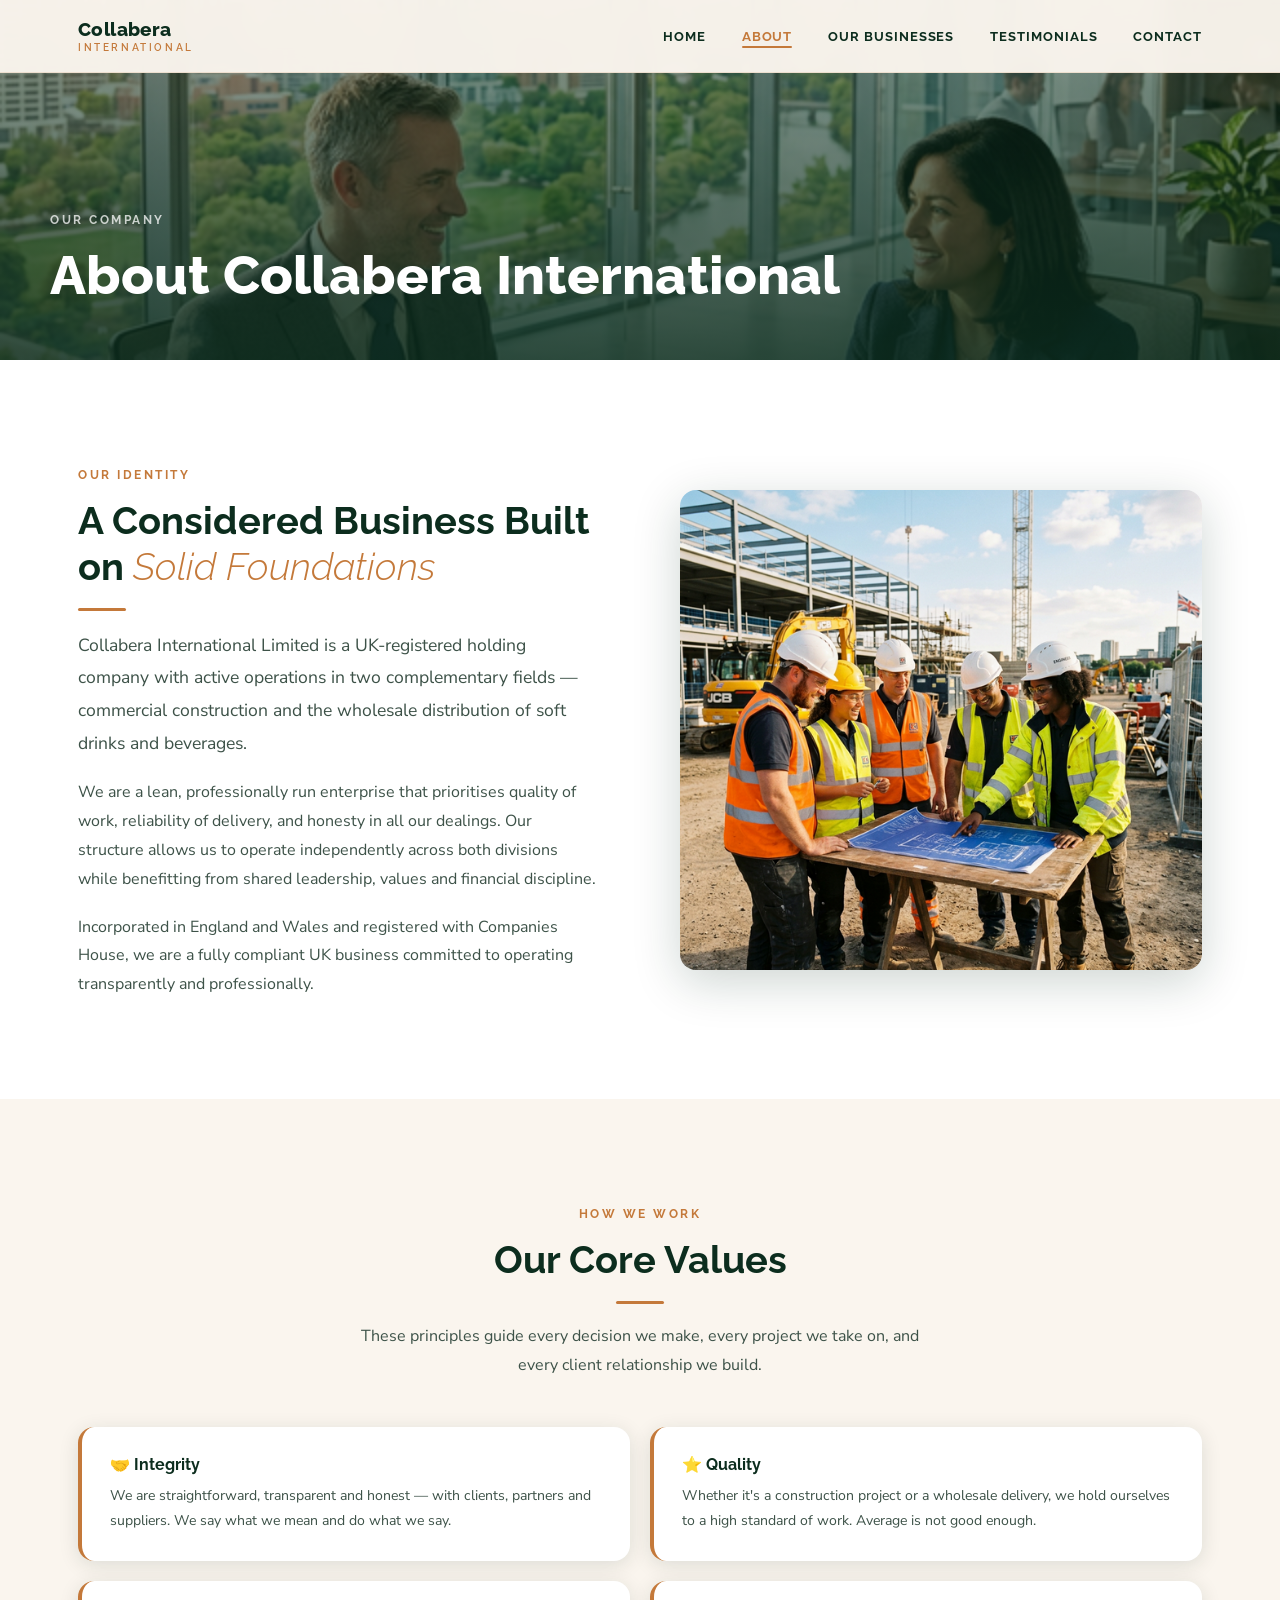
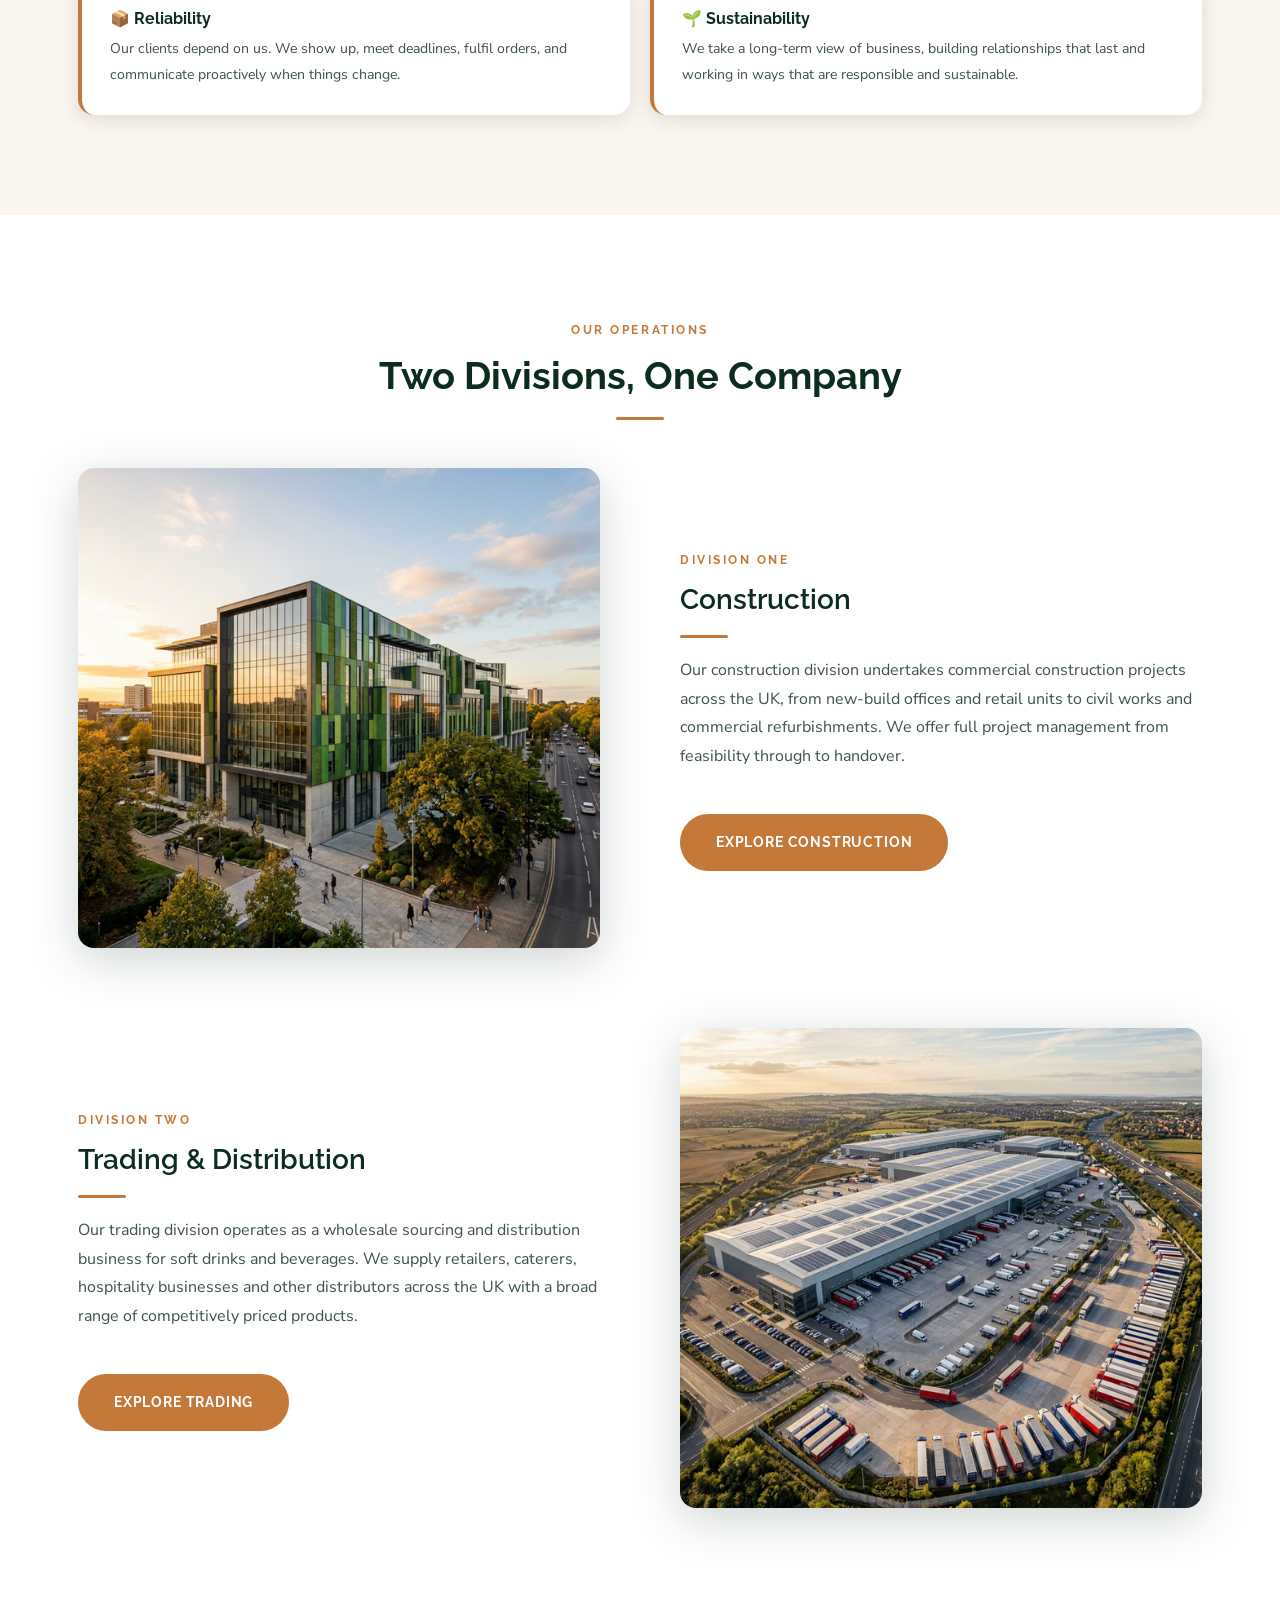
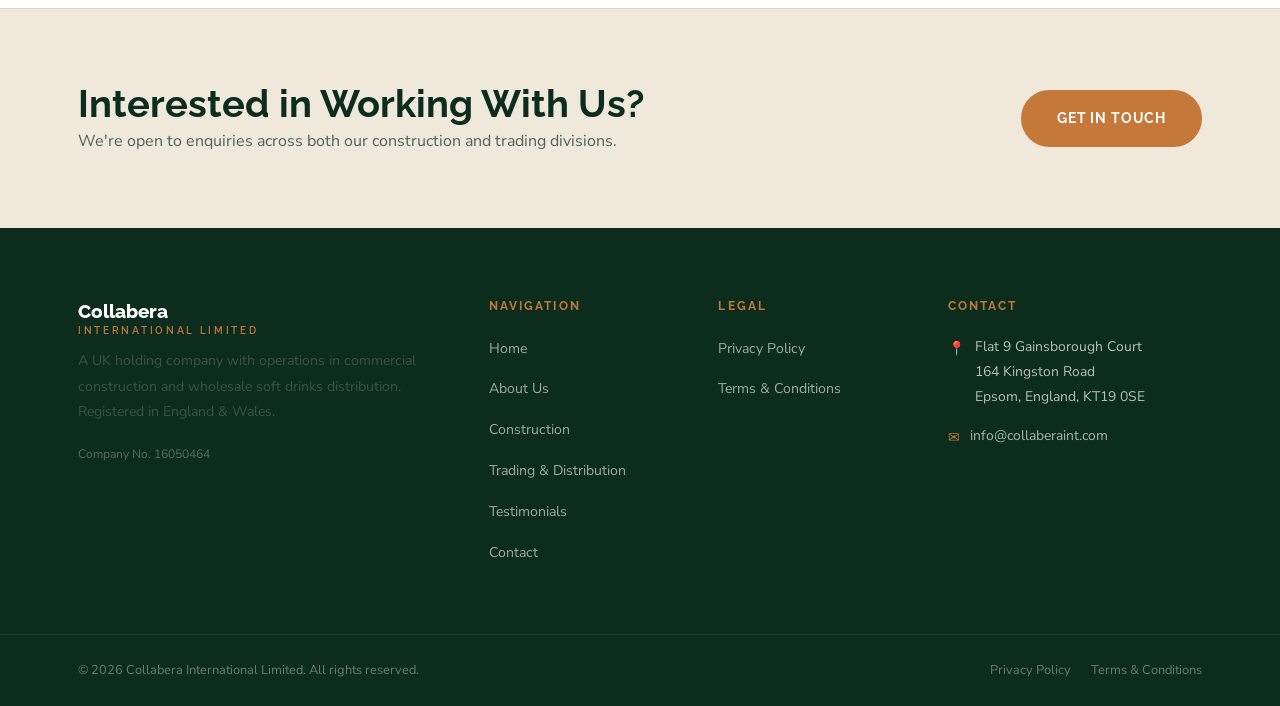
==== about.html @ 6a540c97 "Initial build: Collabera International website - 8 pages: Home, About, Construction, Trading, Testim" ====
<!DOCTYPE html>
<html lang="en">

<head>
    <meta charset="UTF-8">
    <meta name="viewport" content="width=device-width, initial-scale=1.0">
    <title>About Us — Collabera International Limited</title>
    <meta name="description"
        content="Learn about Collabera International Limited — our story, our values, and our two business divisions.">
    <link rel="icon" href="images/favicon.ico" type="image/x-icon">
    <link rel="preconnect" href="https://fonts.googleapis.com">
    <link rel="preconnect" href="https://fonts.gstatic.com" crossorigin>
    <link
        href="https://fonts.googleapis.com/css2?family=Raleway:ital,wght@0,300;0,400;0,600;0,700;0,800;1,300;1,400&family=Nunito+Sans:wght@300;400;600;700&display=swap"
        rel="stylesheet">
    <link rel="stylesheet" href="css/collabera.css">
</head>

<body>

    <!-- MOBILE NAV -->
    <div class="mobile-nav-overlay" id="mobileNav">
        <button class="mobile-nav-close" id="mobileNavClose">&times;</button>
        <a href="index.html">Home</a>
        <a href="about.html">About</a>
        <a href="construction.html">Construction</a>
        <a href="trading.html">Trading</a>
        <a href="testimonials.html">Testimonials</a>
        <a href="contact.html">Contact</a>
    </div>

    <!-- HEADER -->
    <header class="site-header" id="siteHeader">
        <div class="container">
            <nav class="nav-inner">
                <a href="index.html" class="brand">Collabera<br><span>International</span></a>
                <ul class="nav-links">
                    <li><a href="index.html">Home</a></li>
                    <li><a href="about.html" class="active">About</a></li>
                    <li class="nav-item">
                        <a href="#">Our Businesses</a>
                        <div class="nav-dropdown">
                            <a href="construction.html">Construction</a>
                            <a href="trading.html">Trading &amp; Distribution</a>
                        </div>
                    </li>
                    <li><a href="testimonials.html">Testimonials</a></li>
                    <li><a href="contact.html">Contact</a></li>
                </ul>
                <button class="nav-toggle" id="navToggle" aria-label="Open menu">
                    <span></span><span></span><span></span>
                </button>
            </nav>
        </div>
    </header>

    <!-- BANNER -->
    <div class="page-banner" style="background-image: url('images/about.png'); padding-top: 72px;">
        <div class="page-banner-overlay"></div>
        <div class="page-banner-content container">
            <span class="eyebrow">Our Company</span>
            <h1>About Collabera International</h1>
        </div>
    </div>

    <!-- INTRO -->
    <section class="section bg-white">
        <div class="container">
            <div class="split-section">
                <div class="fade-up">
                    <span class="eyebrow">Our Identity</span>
                    <h2>A Considered Business Built on <em>Solid Foundations</em></h2>
                    <div class="divider"></div>
                    <p class="lead">Collabera International Limited is a UK-registered holding company with active
                        operations in two complementary fields — commercial construction and the wholesale distribution
                        of soft drinks and beverages.</p>
                    <p>We are a lean, professionally run enterprise that prioritises quality of work, reliability of
                        delivery, and honesty in all our dealings. Our structure allows us to operate independently
                        across both divisions while benefitting from shared leadership, values and financial discipline.
                    </p>
                    <p>Incorporated in England and Wales and registered with Companies House, we are a fully compliant
                        UK business committed to operating transparently and professionally.</p>
                </div>
                <div class="split-img fade-in">
                    <img src="images/workers.png" alt="Collabera International team on site">
                </div>
            </div>
        </div>
    </section>

    <!-- VALUES -->
    <section class="section bg-cream">
        <div class="container">
            <div class="text-center fade-up">
                <span class="eyebrow">How We Work</span>
                <h2>Our Core Values</h2>
                <div class="divider centered"></div>
                <p style="max-width:580px; margin:0 auto;">These principles guide every decision we make, every project
                    we take on, and every client relationship we build.</p>
            </div>
            <div class="values-grid">
                <div class="value-card fade-up">
                    <h5>🤝 Integrity</h5>
                    <p>We are straightforward, transparent and honest — with clients, partners and suppliers. We say
                        what we mean and do what we say.</p>
                </div>
                <div class="value-card fade-up">
                    <h5>⭐ Quality</h5>
                    <p>Whether it's a construction project or a wholesale delivery, we hold ourselves to a high standard
                        of work. Average is not good enough.</p>
                </div>
                <div class="value-card fade-up">
                    <h5>📦 Reliability</h5>
                    <p>Our clients depend on us. We show up, meet deadlines, fulfil orders, and communicate proactively
                        when things change.</p>
                </div>
                <div class="value-card fade-up">
                    <h5>🌱 Sustainability</h5>
                    <p>We take a long-term view of business, building relationships that last and working in ways that
                        are responsible and sustainable.</p>
                </div>
            </div>
        </div>
    </section>

    <!-- DIVISIONS OVERVIEW -->
    <section class="section bg-white">
        <div class="container">
            <div class="text-center mb-48 fade-up">
                <span class="eyebrow">Our Operations</span>
                <h2>Two Divisions, One Company</h2>
                <div class="divider centered"></div>
            </div>
            <div class="split-section">
                <div class="split-img fade-in">
                    <img src="images/construction_banner.png" alt="Collabera construction division">
                </div>
                <div class="fade-up">
                    <span class="eyebrow">Division One</span>
                    <h3>Construction</h3>
                    <div class="divider"></div>
                    <p>Our construction division undertakes commercial construction projects across the UK, from
                        new-build offices and retail units to civil works and commercial refurbishments. We offer full
                        project management from feasibility through to handover.</p>
                    <a href="construction.html" class="btn btn-copper mt-24">Explore Construction</a>
                </div>
            </div>
            <div class="split-section" style="margin-top:80px;">
                <div class="fade-up">
                    <span class="eyebrow">Division Two</span>
                    <h3>Trading &amp; Distribution</h3>
                    <div class="divider"></div>
                    <p>Our trading division operates as a wholesale sourcing and distribution business for soft drinks
                        and beverages. We supply retailers, caterers, hospitality businesses and other distributors
                        across the UK with a broad range of competitively priced products.</p>
                    <a href="trading.html" class="btn btn-copper mt-24">Explore Trading</a>
                </div>
                <div class="split-img fade-in">
                    <img src="images/trading_banner.png" alt="Collabera trading division">
                </div>
            </div>
        </div>
    </section>

    <!-- CTA -->
    <section class="cta-strip">
        <div class="container">
            <div class="cta-inner">
                <div>
                    <h2>Interested in Working With Us?</h2>
                    <p>We're open to enquiries across both our construction and trading divisions.</p>
                </div>
                <a href="contact.html" class="btn btn-copper">Get in Touch</a>
            </div>
        </div>
    </section>

    <!-- FOOTER -->
    <footer class="site-footer">
        <div class="footer-top">
            <div class="container">
                <div class="footer-grid">
                    <div>
                        <div class="footer-brand">Collabera<br><span class="sub">International Limited</span></div>
                        <p class="footer-desc">A UK holding company with operations in commercial construction and
                            wholesale soft drinks distribution. Registered in England &amp; Wales.</p>
                        <p class="company-number">Company No. 16050464</p>
                    </div>
                    <div class="footer-col">
                        <h5>Navigation</h5>
                        <ul>
                            <li><a href="index.html">Home</a></li>
                            <li><a href="about.html">About Us</a></li>
                            <li><a href="construction.html">Construction</a></li>
                            <li><a href="trading.html">Trading &amp; Distribution</a></li>
                            <li><a href="testimonials.html">Testimonials</a></li>
                            <li><a href="contact.html">Contact</a></li>
                        </ul>
                    </div>
                    <div class="footer-col">
                        <h5>Legal</h5>
                        <ul>
                            <li><a href="privacy.html">Privacy Policy</a></li>
                            <li><a href="terms.html">Terms &amp; Conditions</a></li>
                        </ul>
                    </div>
                    <div class="footer-col">
                        <h5>Contact</h5>
                        <div class="footer-contact-item">
                            <span class="icon">📍</span>
                            <span>Flat 9 Gainsborough Court<br>164 Kingston Road<br>Epsom, England, KT19 0SE</span>
                        </div>
                        <div class="footer-contact-item">
                            <span class="icon">✉</span>
                            <a href="mailto:info@collaberaint.com"
                                style="color:rgba(255,255,255,0.65);">info@collaberaint.com</a>
                        </div>
                    </div>
                </div>
            </div>
        </div>
        <div class="container">
            <div class="footer-bottom">
                <p>&copy; <span id="year"></span> Collabera International Limited. All rights reserved.</p>
                <div class="footer-legal-links">
                    <a href="privacy.html">Privacy Policy</a>
                    <a href="terms.html">Terms &amp; Conditions</a>
                </div>
            </div>
        </div>
    </footer>

    <script src="js/collabera.js"></script>
</body>

</html>
---- css/collabera.css ----
/* ============================================================
   COLLABERA INTERNATIONAL — Custom Stylesheet
   Palette: Forest Green (#0C2D1E), Copper (#C4793A),
            Warm Cream (#FAF5EE), Sage (#3A6B4E)
   Fonts: Raleway (headings) + Nunito Sans (body)
   ============================================================ */

@import url('https://fonts.googleapis.com/css2?family=Raleway:ital,wght@0,300;0,400;0,600;0,700;0,800;1,300;1,400&family=Nunito+Sans:wght@300;400;600;700&display=swap');

/* ── CSS Variables ── */
:root {
    --green: #0C2D1E;
    --green-mid: #1A4A2E;
    --green-lt: #2D6B46;
    --copper: #C4793A;
    --copper-lt: #D9935A;
    --cream: #FAF5EE;
    --cream-dark: #F0E8DB;
    --mid-grey: #7A8A82;
    --white: #FFFFFF;
    --text: #1E2E26;
    --radius: 8px;
    --radius-lg: 16px;
    --transition: 0.3s ease;
    --shadow: 0 4px 20px rgba(12, 45, 30, 0.12);
    --shadow-lg: 0 12px 48px rgba(12, 45, 30, 0.2);
}

/* ── Reset ── */
*,
*::before,
*::after {
    box-sizing: border-box;
    margin: 0;
    padding: 0;
}

html {
    scroll-behavior: smooth;
}

body {
    font-family: 'Nunito Sans', sans-serif;
    font-weight: 400;
    font-size: 16px;
    line-height: 1.8;
    color: var(--text);
    background: var(--white);
    -webkit-font-smoothing: antialiased;
}

img {
    max-width: 100%;
    height: auto;
    display: block;
}

a {
    text-decoration: none;
    color: inherit;
    transition: color var(--transition);
}

ul {
    list-style: none;
}

/* ── Typography ── */
h1,
h2,
h3,
h4,
h5,
h6 {
    font-family: 'Raleway', sans-serif;
    color: var(--green);
    line-height: 1.2;
    font-weight: 700;
}

h1 {
    font-size: clamp(2rem, 4.5vw, 3.4rem);
    font-weight: 800;
}

h2 {
    font-size: clamp(1.7rem, 3vw, 2.6rem);
}

h3 {
    font-size: clamp(1.3rem, 2.2vw, 1.8rem);
    font-weight: 600;
}

h4 {
    font-size: 1.15rem;
    font-weight: 700;
}

h5 {
    font-size: 1rem;
    font-weight: 700;
}

h1 em,
h2 em,
h3 em {
    font-style: italic;
    color: var(--copper);
    font-weight: 300;
}

p {
    margin-bottom: 1.2rem;
    color: #3D5248;
}

p:last-child {
    margin-bottom: 0;
}

.lead {
    font-size: 1.1rem;
    line-height: 1.85;
    color: #3D5248;
}

.text-copper {
    color: var(--copper);
}

.text-green {
    color: var(--green);
}

.text-white {
    color: var(--white);
}

.text-center {
    text-align: center;
}

/* ── Layout ── */
.container {
    max-width: 1180px;
    margin: 0 auto;
    padding: 0 28px;
}

.container-narrow {
    max-width: 800px;
    margin: 0 auto;
    padding: 0 28px;
}

.section {
    padding: 100px 0;
}

.section-sm {
    padding: 64px 0;
}

.section-lg {
    padding: 130px 0;
}

.mt-16 {
    margin-top: 16px;
}

.mt-24 {
    margin-top: 24px;
}

.mt-32 {
    margin-top: 32px;
}

.mt-48 {
    margin-top: 48px;
}

.mb-24 {
    margin-bottom: 24px;
}

.mb-32 {
    margin-bottom: 32px;
}

.mb-48 {
    margin-bottom: 48px;
}

.bg-cream {
    background: var(--cream);
}

.bg-cream-dark {
    background: var(--cream-dark);
}

.bg-green {
    background: var(--green);
}

.bg-green-mid {
    background: var(--green-mid);
}

.bg-white {
    background: var(--white);
}

/* ── Copper Divider ── */
.divider {
    width: 48px;
    height: 3px;
    background: var(--copper);
    border-radius: 2px;
    margin: 18px 0;
}

.divider.centered {
    margin: 18px auto;
}

/* ── Eyebrow ── */
.eyebrow {
    display: inline-block;
    font-family: 'Raleway', sans-serif;
    font-weight: 700;
    font-size: 0.72rem;
    letter-spacing: 0.22em;
    text-transform: uppercase;
    color: var(--copper);
    margin-bottom: 12px;
}

/* ── Buttons ── */
.btn {
    display: inline-block;
    padding: 14px 34px;
    border-radius: 50px;
    font-family: 'Raleway', sans-serif;
    font-weight: 700;
    font-size: 0.85rem;
    letter-spacing: 0.06em;
    text-transform: uppercase;
    cursor: pointer;
    transition: all var(--transition);
    border: 2px solid transparent;
}

.btn-copper {
    background: var(--copper);
    color: var(--white);
    border-color: var(--copper);
}

.btn-copper:hover {
    background: var(--copper-lt);
    border-color: var(--copper-lt);
    transform: translateY(-2px);
    box-shadow: 0 6px 20px rgba(196, 121, 58, 0.35);
}

.btn-outline-copper {
    background: transparent;
    color: var(--copper);
    border-color: var(--copper);
}

.btn-outline-copper:hover {
    background: var(--copper);
    color: var(--white);
    transform: translateY(-2px);
}

.btn-outline-white {
    background: transparent;
    color: var(--white);
    border-color: rgba(255, 255, 255, 0.7);
}

.btn-outline-white:hover {
    background: var(--white);
    color: var(--green);
}

.btn-green {
    background: var(--green);
    color: var(--white);
    border-color: var(--green);
}

.btn-green:hover {
    background: var(--green-mid);
    border-color: var(--green-mid);
    transform: translateY(-2px);
    box-shadow: var(--shadow);
}

/* ── NAV ── */
.site-header {
    position: fixed;
    top: 0;
    left: 0;
    right: 0;
    z-index: 1000;
    background: rgba(250, 245, 238, 0.97);
    backdrop-filter: blur(12px);
    border-bottom: 1px solid rgba(196, 121, 58, 0.15);
    transition: all var(--transition);
}

.site-header.scrolled {
    box-shadow: 0 2px 20px rgba(12, 45, 30, 0.1);
}

.nav-inner {
    display: flex;
    align-items: center;
    justify-content: space-between;
    height: 72px;
}

.brand {
    font-family: 'Raleway', sans-serif;
    font-weight: 800;
    font-size: 1.2rem;
    color: var(--green);
    letter-spacing: 0.02em;
    line-height: 1.2;
}

.brand span {
    color: var(--copper);
    display: block;
    font-size: 0.65rem;
    font-weight: 600;
    letter-spacing: 0.25em;
    text-transform: uppercase;
}

.nav-links {
    display: flex;
    align-items: center;
    gap: 36px;
}

.nav-links a {
    font-family: 'Raleway', sans-serif;
    font-size: 0.83rem;
    font-weight: 700;
    letter-spacing: 0.07em;
    text-transform: uppercase;
    color: var(--green);
    position: relative;
    padding-bottom: 4px;
}

.nav-links a::after {
    content: '';
    position: absolute;
    bottom: 0;
    left: 0;
    width: 0;
    height: 2px;
    background: var(--copper);
    transition: width var(--transition);
    border-radius: 2px;
}

.nav-links a:hover,
.nav-links a.active {
    color: var(--copper);
}

.nav-links a:hover::after,
.nav-links a.active::after {
    width: 100%;
}

/* Dropdown */
.nav-item {
    position: relative;
}

.nav-dropdown {
    position: absolute;
    top: calc(100% + 8px);
    left: -16px;
    min-width: 210px;
    background: var(--white);
    border: 1px solid rgba(196, 121, 58, 0.2);
    border-top: 3px solid var(--copper);
    border-radius: 0 0 var(--radius) var(--radius);
    padding: 8px 0;
    opacity: 0;
    visibility: hidden;
    transform: translateY(6px);
    transition: all var(--transition);
    box-shadow: var(--shadow);
}

.nav-item:hover .nav-dropdown {
    opacity: 1;
    visibility: visible;
    transform: translateY(0);
}

.nav-dropdown a {
    display: block;
    padding: 10px 20px;
    font-size: 0.85rem;
    color: var(--green);
    text-transform: none;
    letter-spacing: 0.01em;
    font-weight: 600;
}

.nav-dropdown a:hover {
    background: var(--cream);
    color: var(--copper);
}

.nav-dropdown a::after {
    display: none;
}

/* Mobile toggle */
.nav-toggle {
    display: none;
    flex-direction: column;
    gap: 5px;
    cursor: pointer;
    background: none;
    border: none;
    padding: 4px;
}

.nav-toggle span {
    display: block;
    width: 24px;
    height: 2px;
    background: var(--green);
    transition: all var(--transition);
    border-radius: 2px;
}

/* ── HERO — Split Screen ── */
.hero {
    min-height: 100vh;
    display: grid;
    grid-template-columns: 1fr 1fr;
    padding-top: 72px;
    background: var(--cream);
}

.hero-text-panel {
    display: flex;
    align-items: center;
    padding: 80px 60px 80px 0;
}

.hero-text-panel .container-hero {
    max-width: 560px;
    margin-left: auto;
    padding-left: 28px;
}

.hero-eyebrow {
    color: var(--copper);
}

.hero h1 {
    color: var(--green);
    margin-bottom: 20px;
}

.hero p {
    font-size: 1.05rem;
    color: #4A6558;
    margin-bottom: 36px;
    max-width: 480px;
}

.hero-btns {
    display: flex;
    gap: 14px;
    flex-wrap: wrap;
}

.hero-image-panel {
    position: relative;
    overflow: hidden;
    min-height: 500px;
    transition: opacity 1s ease;
}

.hero-image-panel .hero-img {
    position: absolute;
    inset: 0;
    background-size: cover;
    background-position: center;
    opacity: 0;
    transition: opacity 1.2s ease, transform 8s ease;
    transform: scale(1.05);
}

.hero-image-panel .hero-img.active {
    opacity: 1;
    transform: scale(1);
}

/* Slide dots */
.hero-dots {
    position: absolute;
    bottom: 28px;
    left: 50%;
    transform: translateX(-50%);
    z-index: 3;
    display: flex;
    gap: 8px;
}

.hero-dot {
    width: 8px;
    height: 8px;
    border-radius: 50%;
    background: rgba(255, 255, 255, 0.4);
    border: none;
    cursor: pointer;
    transition: all var(--transition);
}

.hero-dot.active {
    background: var(--copper);
    transform: scale(1.4);
}

/* Slide nav arrows */
.hero-slide-nav {
    position: absolute;
    bottom: 28px;
    right: 28px;
    z-index: 3;
    display: flex;
    gap: 8px;
}

.hero-arrow {
    width: 36px;
    height: 36px;
    border-radius: 50%;
    background: rgba(255, 255, 255, 0.15);
    border: 1px solid rgba(255, 255, 255, 0.3);
    color: white;
    font-size: 1rem;
    cursor: pointer;
    display: flex;
    align-items: center;
    justify-content: center;
    transition: background var(--transition);
}

.hero-arrow:hover {
    background: var(--copper);
    border-color: var(--copper);
}

/* ── PAGE BANNER (inner pages) ── */
.page-banner {
    min-height: 360px;
    background-size: cover;
    background-position: center;
    position: relative;
    display: flex;
    align-items: flex-end;
    padding-top: 72px;
}

.page-banner-overlay {
    position: absolute;
    inset: 0;
    background: linear-gradient(to bottom, rgba(12, 45, 30, 0.4) 0%, rgba(12, 45, 30, 0.85) 100%);
}

.page-banner-content {
    position: relative;
    z-index: 2;
    width: 100%;
    padding: 52px 0;
}

.page-banner-content h1 {
    color: var(--white);
}

.page-banner-content .eyebrow {
    color: rgba(255, 255, 255, 0.75);
}

/* ── ABOUT INTRO (split) ── */
.split-section {
    display: grid;
    grid-template-columns: 1fr 1fr;
    gap: 80px;
    align-items: center;
}

.split-img {
    border-radius: var(--radius-lg);
    overflow: hidden;
    box-shadow: var(--shadow-lg);
    position: relative;
}

.split-img img {
    width: 100%;
    height: 480px;
    object-fit: cover;
}

.split-img::after {
    content: '';
    position: absolute;
    bottom: -16px;
    left: -16px;
    width: 60%;
    height: 60%;
    border: 3px solid var(--copper);
    border-radius: var(--radius-lg);
    z-index: -1;
}

/* ── VALUE LIST ── */
.value-list {
    display: flex;
    flex-direction: column;
    gap: 20px;
    margin-top: 28px;
}

.value-item {
    display: flex;
    gap: 16px;
    align-items: flex-start;
}

.value-dot {
    flex-shrink: 0;
    width: 10px;
    height: 10px;
    background: var(--copper);
    border-radius: 50%;
    margin-top: 8px;
}

.value-item h5 {
    color: var(--green);
    margin-bottom: 3px;
}

.value-item p {
    font-size: 0.9rem;
    margin: 0;
}

/* ── DIVISIONS (stacked cards) ── */
.divisions-strip {
    background: var(--cream);
}

.division-cards {
    display: grid;
    grid-template-columns: 1fr 1fr;
    gap: 28px;
    margin-top: 56px;
}

.division-card {
    border-radius: var(--radius-lg);
    overflow: hidden;
    position: relative;
    min-height: 480px;
    display: flex;
    align-items: flex-end;
    box-shadow: var(--shadow-lg);
}

.division-card-bg {
    position: absolute;
    inset: 0;
    background-size: cover;
    background-position: center;
    transform: scale(1.04);
    transition: transform 0.6s ease;
}

.division-card:hover .division-card-bg {
    transform: scale(1);
}

.division-overlay {
    position: absolute;
    inset: 0;
    background: linear-gradient(to top, rgba(12, 45, 30, 0.92) 0%, rgba(12, 45, 30, 0.3) 60%, transparent 100%);
}

.division-body {
    position: relative;
    z-index: 2;
    padding: 40px;
}

.division-body .eyebrow {
    color: rgba(255, 255, 255, 0.6);
}

.division-body h3 {
    color: var(--white);
    margin-bottom: 12px;
}

.division-body p {
    color: rgba(255, 255, 255, 0.75);
    font-size: 0.92rem;
    margin-bottom: 24px;
}

/* ── STATS ── */
.stats-section {
    background: var(--green);
    padding: 72px 0;
}

.stats-grid {
    display: grid;
    grid-template-columns: repeat(4, 1fr);
    gap: 28px;
    text-align: center;
}

.stat-item {
    padding: 12px;
}

.stat-number {
    font-family: 'Raleway', sans-serif;
    font-size: 2.8rem;
    font-weight: 800;
    color: var(--copper);
    line-height: 1;
    margin-bottom: 10px;
    letter-spacing: -0.02em;
}

.stat-label {
    font-size: 0.78rem;
    font-weight: 700;
    text-transform: uppercase;
    letter-spacing: 0.14em;
    color: rgba(255, 255, 255, 0.55);
}

/* ── PARALLAX ── */
.parallax-section {
    position: relative;
    background-attachment: fixed;
    background-size: cover;
    background-position: center;
    padding: 120px 0;
}

.parallax-section::before {
    content: '';
    position: absolute;
    inset: 0;
    background: rgba(12, 45, 30, 0.75);
}

.parallax-content {
    position: relative;
    z-index: 2;
}

/* ── SERVICE CARDS ── */
.service-cards {
    display: grid;
    grid-template-columns: repeat(3, 1fr);
    gap: 24px;
    margin-top: 56px;
}

.service-card {
    background: var(--white);
    border-radius: var(--radius-lg);
    overflow: hidden;
    box-shadow: var(--shadow);
    transition: all var(--transition);
    border: 1px solid rgba(12, 45, 30, 0.06);
}

.service-card:hover {
    transform: translateY(-6px);
    box-shadow: var(--shadow-lg);
}

.service-card-img {
    height: 200px;
    background-size: cover;
    background-position: center;
}

.service-card-body {
    padding: 28px;
}

.service-card-icon {
    font-size: 1.8rem;
    margin-bottom: 12px;
    display: block;
}

.service-card h4 {
    color: var(--green);
    margin-bottom: 10px;
}

.service-card p {
    font-size: 0.9rem;
}

/* ── CTA STRIP ── */
.cta-strip {
    background: var(--cream-dark);
    padding: 72px 0;
    border-top: 1px solid rgba(196, 121, 58, 0.2);
}

.cta-inner {
    display: flex;
    align-items: center;
    justify-content: space-between;
    gap: 32px;
    flex-wrap: wrap;
}

.cta-strip h2 {
    color: var(--green);
}

.cta-strip p {
    color: #4A6558;
    margin: 0;
}

/* ── TESTIMONIALS ── */
.testimonials-section {
    background: var(--cream);
}

.testimonials-grid {
    display: grid;
    grid-template-columns: repeat(3, 1fr);
    gap: 24px;
    margin-top: 56px;
}

.testimonial-card {
    background: var(--white);
    border-radius: var(--radius-lg);
    padding: 36px 28px;
    box-shadow: var(--shadow);
    position: relative;
    transition: all var(--transition);
    border: 1px solid rgba(12, 45, 30, 0.06);
}

.testimonial-card:hover {
    transform: translateY(-4px);
    box-shadow: var(--shadow-lg);
}

.testimonial-card::before {
    content: '"';
    position: absolute;
    top: 16px;
    left: 24px;
    font-family: 'Raleway', sans-serif;
    font-size: 5rem;
    line-height: 1;
    color: var(--copper);
    opacity: 0.2;
}

.testimonial-text {
    font-style: italic;
    color: #4A6558;
    font-size: 0.93rem;
    line-height: 1.8;
    margin-bottom: 24px;
    padding-top: 36px;
}

.testimonial-meta {
    display: flex;
    align-items: center;
    gap: 12px;
}

.testimonial-avatar {
    width: 46px;
    height: 46px;
    border-radius: 50%;
    background: linear-gradient(135deg, var(--copper), var(--green-lt));
    display: flex;
    align-items: center;
    justify-content: center;
    font-family: 'Raleway', sans-serif;
    font-size: 1rem;
    font-weight: 700;
    color: var(--white);
    flex-shrink: 0;
}

.testimonial-name {
    font-weight: 700;
    color: var(--green);
    font-size: 0.93rem;
}

.testimonial-role {
    font-size: 0.78rem;
    color: var(--copper);
    text-transform: uppercase;
    letter-spacing: 0.07em;
}

.star-rating {
    color: var(--copper);
    font-size: 0.85rem;
    margin-bottom: 4px;
}

/* ── CONTACT ── */
.contact-grid {
    display: grid;
    grid-template-columns: 1fr 1.5fr;
    gap: 64px;
    align-items: start;
}

.contact-info-item {
    display: flex;
    gap: 16px;
    align-items: flex-start;
    margin-bottom: 28px;
}

.contact-icon {
    width: 42px;
    height: 42px;
    flex-shrink: 0;
    background: rgba(196, 121, 58, 0.1);
    border-radius: 50%;
    display: flex;
    align-items: center;
    justify-content: center;
    font-size: 1.1rem;
    color: var(--copper);
}

.contact-info-text strong {
    display: block;
    color: var(--green);
    margin-bottom: 2px;
    font-weight: 700;
}

.contact-info-text span {
    font-size: 0.9rem;
}

/* Contact Form */
.contact-form-wrap {
    background: var(--cream);
    border-radius: var(--radius-lg);
    padding: 48px;
}

.contact-form {
    display: flex;
    flex-direction: column;
    gap: 16px;
}

.form-row {
    display: grid;
    grid-template-columns: 1fr 1fr;
    gap: 16px;
}

.form-group {
    display: flex;
    flex-direction: column;
    gap: 6px;
}

.form-group label {
    font-family: 'Raleway', sans-serif;
    font-size: 0.74rem;
    font-weight: 700;
    text-transform: uppercase;
    letter-spacing: 0.1em;
    color: var(--green);
}

.form-group input,
.form-group textarea,
.form-group select {
    padding: 13px 16px;
    border: 1.5px solid rgba(12, 45, 30, 0.15);
    border-radius: var(--radius);
    font-family: 'Nunito Sans', sans-serif;
    font-size: 0.95rem;
    color: var(--text);
    background: var(--white);
    transition: border-color var(--transition), box-shadow var(--transition);
    outline: none;
}

.form-group input:focus,
.form-group textarea:focus,
.form-group select:focus {
    border-color: var(--copper);
    box-shadow: 0 0 0 3px rgba(196, 121, 58, 0.12);
}

.form-group textarea {
    resize: vertical;
    min-height: 130px;
}

/* ── FOOTER ── */
.site-footer {
    background: var(--green);
    color: rgba(255, 255, 255, 0.7);
}

.footer-top {
    padding: 72px 0 56px;
    border-bottom: 1px solid rgba(255, 255, 255, 0.08);
}

.footer-grid {
    display: grid;
    grid-template-columns: 2fr 1fr 1fr 1.4fr;
    gap: 48px;
}

.footer-brand {
    font-family: 'Raleway', sans-serif;
    font-size: 1.2rem;
    font-weight: 800;
    color: var(--white);
    margin-bottom: 6px;
    line-height: 1.2;
}

.footer-brand .sub {
    display: block;
    font-size: 0.6rem;
    font-weight: 600;
    letter-spacing: 0.28em;
    text-transform: uppercase;
    color: var(--copper);
    margin-top: 2px;
}

.footer-desc {
    font-size: 0.88rem;
    line-height: 1.8;
    margin-top: 12px;
    margin-bottom: 20px;
}

.company-number {
    font-size: 0.76rem;
    color: rgba(255, 255, 255, 0.3);
}

.footer-col h5 {
    font-family: 'Raleway', sans-serif;
    font-size: 0.72rem;
    font-weight: 700;
    text-transform: uppercase;
    letter-spacing: 0.18em;
    color: var(--copper);
    margin-bottom: 20px;
}

.footer-col ul li {
    margin-bottom: 12px;
}

.footer-col ul li a {
    font-size: 0.88rem;
    color: rgba(255, 255, 255, 0.6);
}

.footer-col ul li a:hover {
    color: var(--copper);
}

.footer-contact-item {
    display: flex;
    align-items: flex-start;
    gap: 10px;
    margin-bottom: 14px;
    font-size: 0.87rem;
}

.footer-contact-item .icon {
    color: var(--copper);
    flex-shrink: 0;
    margin-top: 2px;
}

.footer-bottom {
    padding: 24px 0;
    display: flex;
    align-items: center;
    justify-content: space-between;
    flex-wrap: wrap;
    gap: 12px;
}

.footer-bottom p {
    font-size: 0.8rem;
    color: rgba(255, 255, 255, 0.38);
    margin: 0;
}

.footer-legal-links {
    display: flex;
    gap: 20px;
}

.footer-legal-links a {
    font-size: 0.8rem;
    color: rgba(255, 255, 255, 0.38);
}

.footer-legal-links a:hover {
    color: var(--copper);
}

/* ── LEGAL PAGES ── */
.legal-content {
    max-width: 840px;
    margin: 0 auto;
}

.legal-content h2 {
    font-size: 1.5rem;
    margin: 48px 0 14px;
    padding-bottom: 12px;
    border-bottom: 1px solid rgba(12, 45, 30, 0.1);
}

.legal-content h2:first-child {
    margin-top: 0;
}

.legal-content h3 {
    font-size: 1.1rem;
    margin: 24px 0 8px;
}

.legal-content p,
.legal-content li {
    font-size: 0.93rem;
    color: #4A6558;
    line-height: 1.85;
}

.legal-content ul,
.legal-content ol {
    padding-left: 24px;
    margin-bottom: 16px;
}

.legal-content ul {
    list-style: disc;
}

.legal-content ol {
    list-style: decimal;
}

.legal-content li {
    margin-bottom: 8px;
}

.legal-last-updated {
    display: inline-block;
    background: rgba(196, 121, 58, 0.1);
    border: 1px solid rgba(196, 121, 58, 0.3);
    border-radius: 50px;
    padding: 5px 16px;
    font-size: 0.8rem;
    color: var(--copper);
    margin-bottom: 36px;
}

/* ── PRELOADER ── */
.preloader {
    position: fixed;
    inset: 0;
    background: var(--green);
    z-index: 9999;
    display: flex;
    flex-direction: column;
    align-items: center;
    justify-content: center;
    transition: opacity 0.6s ease, visibility 0.6s ease;
}

.preloader.hidden {
    opacity: 0;
    visibility: hidden;
}

.preloader-brand {
    font-family: 'Raleway', sans-serif;
    font-size: 1.6rem;
    font-weight: 800;
    color: var(--white);
    margin-bottom: 8px;
}

.preloader-brand span {
    color: var(--copper);
}

.preloader-sub {
    font-size: 0.65rem;
    letter-spacing: 0.3em;
    text-transform: uppercase;
    color: rgba(255, 255, 255, 0.5);
    margin-bottom: 36px;
}

.preloader-bar {
    width: 100px;
    height: 2px;
    background: rgba(255, 255, 255, 0.15);
    border-radius: 2px;
    overflow: hidden;
}

.preloader-bar-inner {
    height: 100%;
    background: var(--copper);
    animation: preload 1.4s ease forwards;
}

@keyframes preload {
    from {
        width: 0;
    }

    to {
        width: 100%;
    }
}

/* ── MOBILE NAV ── */
.mobile-nav-overlay {
    display: none;
    position: fixed;
    inset: 0;
    background: var(--cream);
    z-index: 999;
    flex-direction: column;
    align-items: center;
    justify-content: center;
    gap: 28px;
}

.mobile-nav-overlay.open {
    display: flex;
}

.mobile-nav-overlay a {
    font-family: 'Raleway', sans-serif;
    font-size: 1.6rem;
    font-weight: 700;
    color: var(--green);
    letter-spacing: 0.02em;
}

.mobile-nav-overlay a:hover {
    color: var(--copper);
}

.mobile-nav-close {
    position: absolute;
    top: 24px;
    right: 24px;
    font-size: 2rem;
    color: var(--green);
    background: none;
    border: none;
    cursor: pointer;
    line-height: 1;
}

.mobile-nav-close:hover {
    color: var(--copper);
}

/* ── VALUES GRID ── */
.values-grid {
    display: grid;
    grid-template-columns: 1fr 1fr;
    gap: 20px;
    margin-top: 48px;
}

.value-card {
    background: var(--white);
    border-radius: var(--radius-lg);
    padding: 28px;
    border-left: 4px solid var(--copper);
    box-shadow: var(--shadow);
}

.value-card h5 {
    color: var(--green);
    margin-bottom: 8px;
}

.value-card p {
    font-size: 0.88rem;
    margin: 0;
}

/* ── ANIMATIONS ── */
.fade-up {
    opacity: 0;
    transform: translateY(28px);
    transition: opacity 0.7s ease, transform 0.7s ease;
}

.fade-up.visible {
    opacity: 1;
    transform: translateY(0);
}

.fade-in {
    opacity: 0;
    transition: opacity 0.7s ease;
}

.fade-in.visible {
    opacity: 1;
}

/* ── RESPONSIVE ── */
@media (max-width: 1100px) {
    .hero {
        grid-template-columns: 1fr;
        min-height: auto;
    }

    .hero-image-panel {
        min-height: 380px;
    }

    .hero-text-panel {
        padding: 60px 0;
    }

    .hero-text-panel .container-hero {
        margin: 0 auto;
        padding: 0 28px;
    }

    .footer-grid {
        grid-template-columns: 1fr 1fr;
    }

    .stats-grid {
        grid-template-columns: repeat(2, 1fr);
    }
}

@media (max-width: 900px) {
    .nav-links {
        display: none;
    }

    .nav-toggle {
        display: flex;
    }

    .split-section {
        grid-template-columns: 1fr;
    }

    .split-img::after {
        display: none;
    }

    .split-img img {
        height: 320px;
    }

    .division-cards {
        grid-template-columns: 1fr;
    }

    .service-cards {
        grid-template-columns: 1fr 1fr;
    }

    .testimonials-grid {
        grid-template-columns: 1fr;
    }

    .contact-grid {
        grid-template-columns: 1fr;
    }

    .cta-inner {
        flex-direction: column;
        text-align: center;
    }

    .values-grid {
        grid-template-columns: 1fr;
    }

    .form-row {
        grid-template-columns: 1fr;
    }
}

@media (max-width: 600px) {

    .section,
    .section-lg {
        padding: 64px 0;
    }

    .service-cards {
        grid-template-columns: 1fr;
    }

    .stats-grid {
        grid-template-columns: 1fr 1fr;
        gap: 16px;
    }

    .footer-grid {
        grid-template-columns: 1fr;
        gap: 28px;
    }

    .footer-bottom {
        flex-direction: column;
        align-items: flex-start;
    }

    .page-banner {
        min-height: 260px;
    }
}
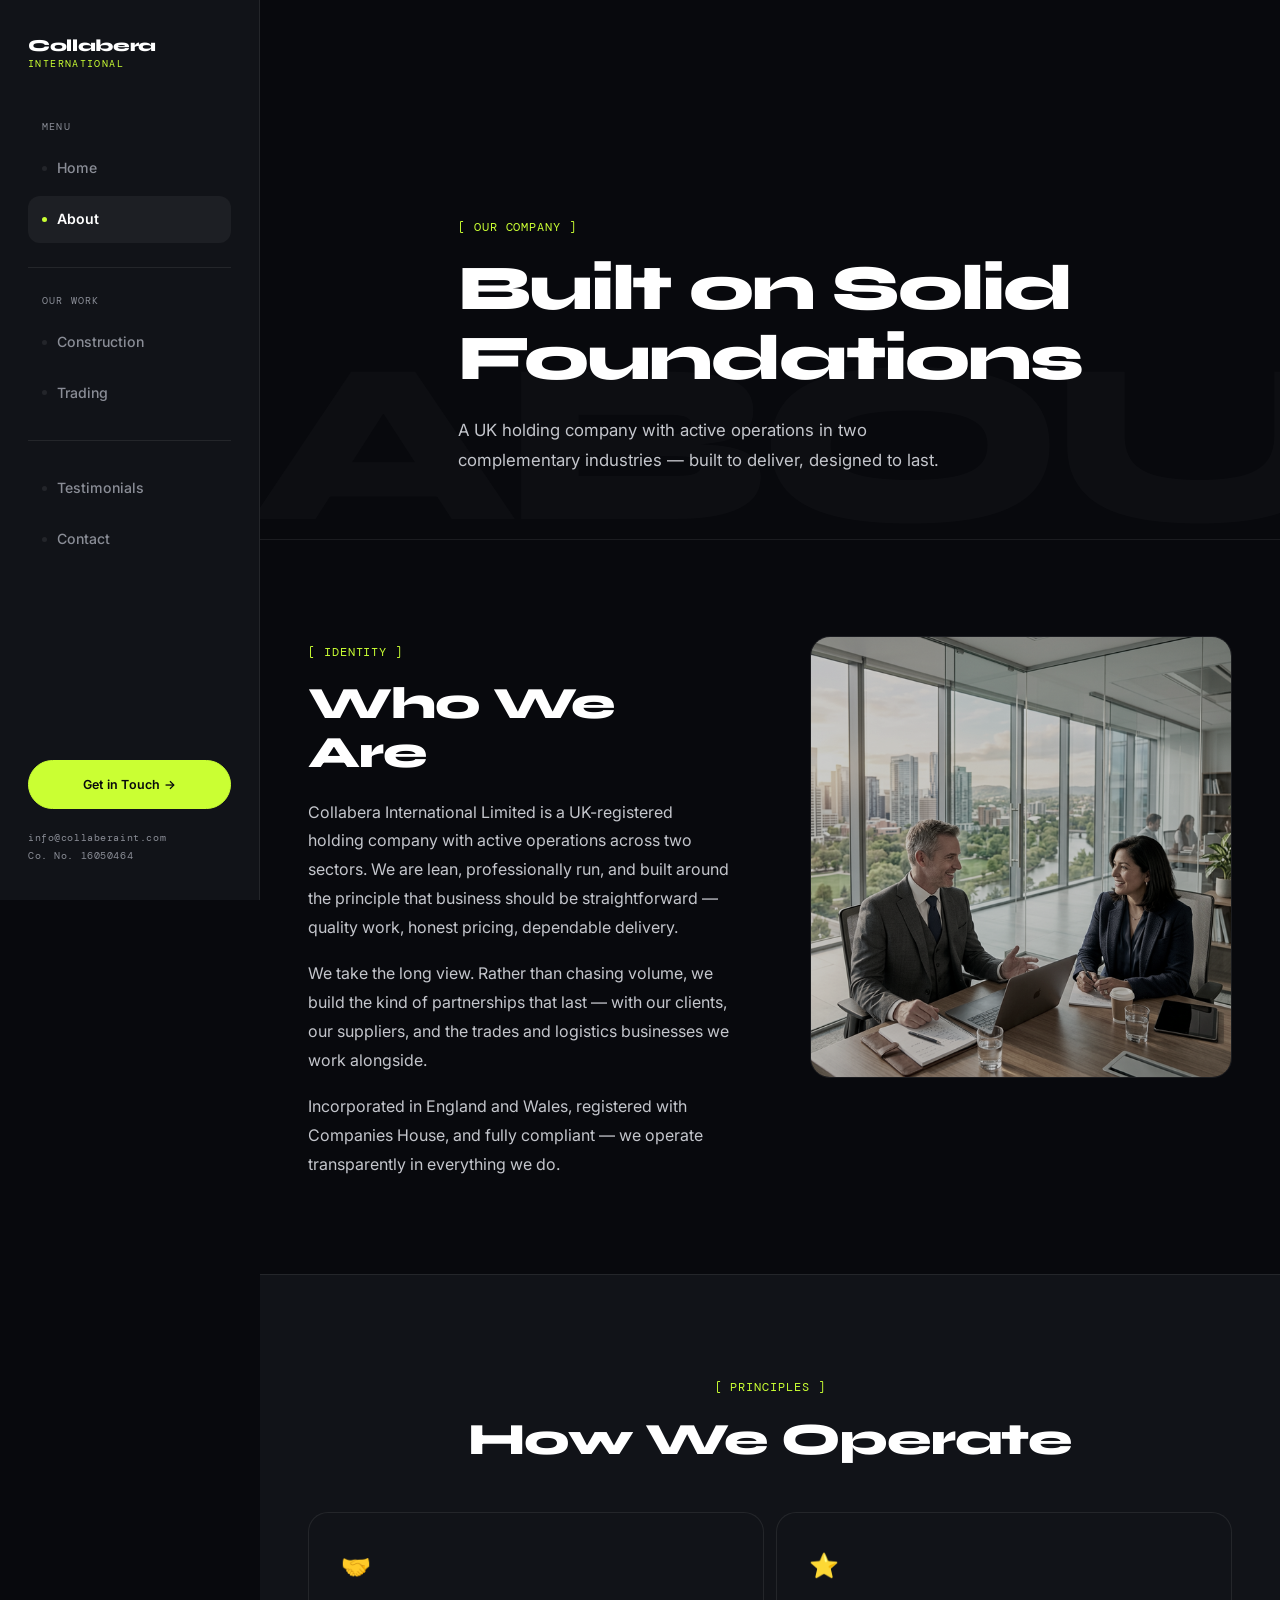
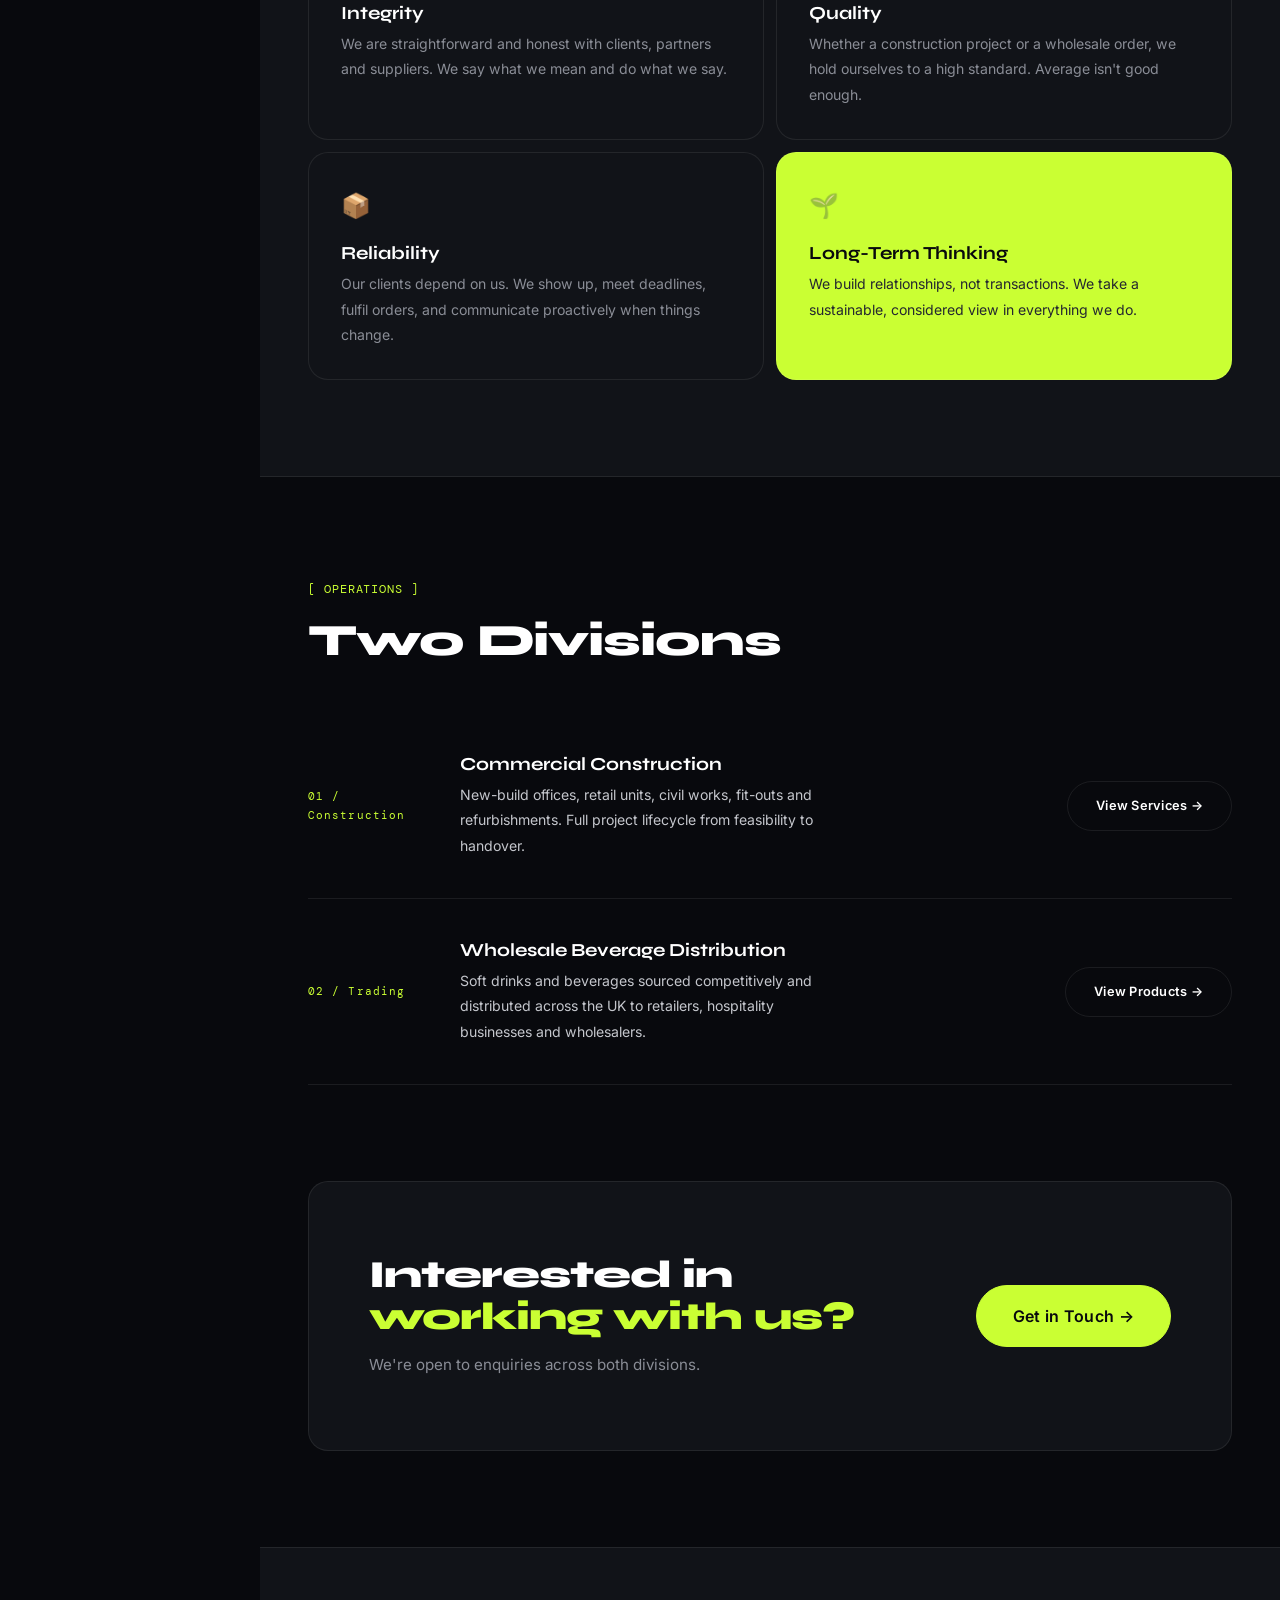
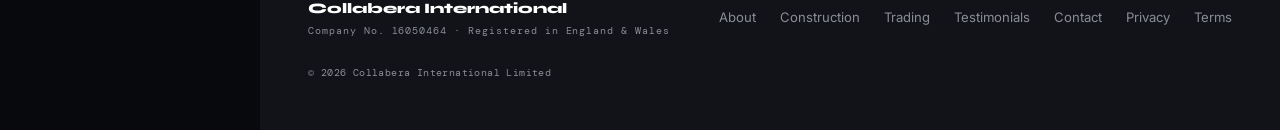
==== commit acddfdb9: "v2: Complete redesign - left sidebar nav, dark bento layout, electric lime Structural changes: - Fix" ====
--- a/about.html
+++ b/about.html
@@ -4,232 +4,186 @@
 <head>
     <meta charset="UTF-8">
     <meta name="viewport" content="width=device-width, initial-scale=1.0">
-    <title>About Us — Collabera International Limited</title>
+    <title>About — Collabera International</title>
     <meta name="description"
-        content="Learn about Collabera International Limited — our story, our values, and our two business divisions.">
+        content="About Collabera International Limited — who we are, our values, and our two divisions.">
     <link rel="icon" href="images/favicon.ico" type="image/x-icon">
     <link rel="preconnect" href="https://fonts.googleapis.com">
     <link rel="preconnect" href="https://fonts.gstatic.com" crossorigin>
     <link
-        href="https://fonts.googleapis.com/css2?family=Raleway:ital,wght@0,300;0,400;0,600;0,700;0,800;1,300;1,400&family=Nunito+Sans:wght@300;400;600;700&display=swap"
+        href="https://fonts.googleapis.com/css2?family=Syne:wght@400;600;700;800&family=DM+Mono:wght@400;500&family=Inter:wght@300;400;500;600&display=swap"
         rel="stylesheet">
     <link rel="stylesheet" href="css/collabera.css">
 </head>
 
 <body>
-
-    <!-- MOBILE NAV -->
-    <div class="mobile-nav-overlay" id="mobileNav">
-        <button class="mobile-nav-close" id="mobileNavClose">&times;</button>
-        <a href="index.html">Home</a>
-        <a href="about.html">About</a>
-        <a href="construction.html">Construction</a>
-        <a href="trading.html">Trading</a>
-        <a href="testimonials.html">Testimonials</a>
-        <a href="contact.html">Contact</a>
+    <aside class="sidebar">
+        <a href="index.html" class="sb-brand">Collabera<br><span class="sb-int">International</span></a>
+        <nav class="sb-nav">
+            <span class="sb-label">Menu</span>
+            <a href="index.html"><span class="sb-dot"></span>Home</a>
+            <a href="about.html" class="active"><span class="sb-dot"></span>About</a>
+            <div class="sb-divider"></div>
+            <span class="sb-label">Our Work</span>
+            <a href="construction.html"><span class="sb-dot"></span>Construction</a>
+            <a href="trading.html"><span class="sb-dot"></span>Trading</a>
+            <div class="sb-divider"></div>
+            <a href="testimonials.html"><span class="sb-dot"></span>Testimonials</a>
+            <a href="contact.html"><span class="sb-dot"></span>Contact</a>
+        </nav>
+        <div class="sb-cta"><a href="contact.html" class="btn btn-lime"
+                style="width:100%; justify-content:center; font-size:0.78rem;">Get in Touch →</a></div>
+        <p class="sb-contact">info@collaberaint.com<br>Co. No. 16050464</p>
+    </aside>
+    <button class="menu-btn" id="menuBtn"><span></span><span></span><span></span></button>
+    <div class="mobile-overlay" id="mobileOverlay">
+        <span class="mo-tag">Navigation</span>
+        <a href="index.html">Home</a><a href="about.html">About</a>
+        <div class="mo-sep"></div>
+        <a href="construction.html">Construction</a><a href="trading.html">Trading</a>
+        <div class="mo-sep"></div>
+        <a href="testimonials.html">Testimonials</a><a href="contact.html">Contact</a>
+        <p class="mo-contact">info@collaberaint.com</p>
     </div>
 
-    <!-- HEADER -->
-    <header class="site-header" id="siteHeader">
-        <div class="container">
-            <nav class="nav-inner">
-                <a href="index.html" class="brand">Collabera<br><span>International</span></a>
-                <ul class="nav-links">
-                    <li><a href="index.html">Home</a></li>
-                    <li><a href="about.html" class="active">About</a></li>
-                    <li class="nav-item">
-                        <a href="#">Our Businesses</a>
-                        <div class="nav-dropdown">
-                            <a href="construction.html">Construction</a>
-                            <a href="trading.html">Trading &amp; Distribution</a>
-                        </div>
-                    </li>
-                    <li><a href="testimonials.html">Testimonials</a></li>
-                    <li><a href="contact.html">Contact</a></li>
-                </ul>
-                <button class="nav-toggle" id="navToggle" aria-label="Open menu">
-                    <span></span><span></span><span></span>
-                </button>
-            </nav>
-        </div>
-    </header>
-
-    <!-- BANNER -->
-    <div class="page-banner" style="background-image: url('images/about.png'); padding-top: 72px;">
-        <div class="page-banner-overlay"></div>
-        <div class="page-banner-content container">
-            <span class="eyebrow">Our Company</span>
-            <h1>About Collabera International</h1>
-        </div>
-    </div>
-
-    <!-- INTRO -->
-    <section class="section bg-white">
-        <div class="container">
-            <div class="split-section">
-                <div class="fade-up">
-                    <span class="eyebrow">Our Identity</span>
-                    <h2>A Considered Business Built on <em>Solid Foundations</em></h2>
-                    <div class="divider"></div>
-                    <p class="lead">Collabera International Limited is a UK-registered holding company with active
-                        operations in two complementary fields — commercial construction and the wholesale distribution
-                        of soft drinks and beverages.</p>
-                    <p>We are a lean, professionally run enterprise that prioritises quality of work, reliability of
-                        delivery, and honesty in all our dealings. Our structure allows us to operate independently
-                        across both divisions while benefitting from shared leadership, values and financial discipline.
-                    </p>
-                    <p>Incorporated in England and Wales and registered with Companies House, we are a fully compliant
-                        UK business committed to operating transparently and professionally.</p>
-                </div>
-                <div class="split-img fade-in">
-                    <img src="images/workers.png" alt="Collabera International team on site">
-                </div>
+    <div class="wrapper">
+        <!-- PAGE INTRO -->
+        <div class="page-intro" data-bg-text="ABOUT">
+            <div class="container">
+                <span class="tag">Our Company</span>
+                <h1>Built on Solid<br>Foundations</h1>
+                <p class="lead" style="margin-top:16px; max-width:520px;">A UK holding company with active operations in
+                    two complementary industries — built to deliver, designed to last.</p>
             </div>
         </div>
-    </section>
 
-    <!-- VALUES -->
-    <section class="section bg-cream">
-        <div class="container">
-            <div class="text-center fade-up">
-                <span class="eyebrow">How We Work</span>
-                <h2>Our Core Values</h2>
-                <div class="divider centered"></div>
-                <p style="max-width:580px; margin:0 auto;">These principles guide every decision we make, every project
-                    we take on, and every client relationship we build.</p>
-            </div>
-            <div class="values-grid">
-                <div class="value-card fade-up">
-                    <h5>🤝 Integrity</h5>
-                    <p>We are straightforward, transparent and honest — with clients, partners and suppliers. We say
-                        what we mean and do what we say.</p>
-                </div>
-                <div class="value-card fade-up">
-                    <h5>⭐ Quality</h5>
-                    <p>Whether it's a construction project or a wholesale delivery, we hold ourselves to a high standard
-                        of work. Average is not good enough.</p>
-                </div>
-                <div class="value-card fade-up">
-                    <h5>📦 Reliability</h5>
-                    <p>Our clients depend on us. We show up, meet deadlines, fulfil orders, and communicate proactively
-                        when things change.</p>
-                </div>
-                <div class="value-card fade-up">
-                    <h5>🌱 Sustainability</h5>
-                    <p>We take a long-term view of business, building relationships that last and working in ways that
-                        are responsible and sustainable.</p>
-                </div>
-            </div>
-        </div>
-    </section>
-
-    <!-- DIVISIONS OVERVIEW -->
-    <section class="section bg-white">
-        <div class="container">
-            <div class="text-center mb-48 fade-up">
-                <span class="eyebrow">Our Operations</span>
-                <h2>Two Divisions, One Company</h2>
-                <div class="divider centered"></div>
-            </div>
-            <div class="split-section">
-                <div class="split-img fade-in">
-                    <img src="images/construction_banner.png" alt="Collabera construction division">
-                </div>
-                <div class="fade-up">
-                    <span class="eyebrow">Division One</span>
-                    <h3>Construction</h3>
-                    <div class="divider"></div>
-                    <p>Our construction division undertakes commercial construction projects across the UK, from
-                        new-build offices and retail units to civil works and commercial refurbishments. We offer full
-                        project management from feasibility through to handover.</p>
-                    <a href="construction.html" class="btn btn-copper mt-24">Explore Construction</a>
-                </div>
-            </div>
-            <div class="split-section" style="margin-top:80px;">
-                <div class="fade-up">
-                    <span class="eyebrow">Division Two</span>
-                    <h3>Trading &amp; Distribution</h3>
-                    <div class="divider"></div>
-                    <p>Our trading division operates as a wholesale sourcing and distribution business for soft drinks
-                        and beverages. We supply retailers, caterers, hospitality businesses and other distributors
-                        across the UK with a broad range of competitively priced products.</p>
-                    <a href="trading.html" class="btn btn-copper mt-24">Explore Trading</a>
-                </div>
-                <div class="split-img fade-in">
-                    <img src="images/trading_banner.png" alt="Collabera trading division">
-                </div>
-            </div>
-        </div>
-    </section>
-
-    <!-- CTA -->
-    <section class="cta-strip">
-        <div class="container">
-            <div class="cta-inner">
-                <div>
-                    <h2>Interested in Working With Us?</h2>
-                    <p>We're open to enquiries across both our construction and trading divisions.</p>
-                </div>
-                <a href="contact.html" class="btn btn-copper">Get in Touch</a>
-            </div>
-        </div>
-    </section>
-
-    <!-- FOOTER -->
-    <footer class="site-footer">
-        <div class="footer-top">
+        <!-- WHO WE ARE -->
+        <section class="section">
             <div class="container">
-                <div class="footer-grid">
+                <div style="display:grid; grid-template-columns:1fr 1fr; gap:80px; align-items:start;" class="fade-up">
                     <div>
-                        <div class="footer-brand">Collabera<br><span class="sub">International Limited</span></div>
-                        <p class="footer-desc">A UK holding company with operations in commercial construction and
-                            wholesale soft drinks distribution. Registered in England &amp; Wales.</p>
-                        <p class="company-number">Company No. 16050464</p>
+                        <span class="tag">Identity</span>
+                        <h2>Who We Are</h2>
+                        <p style="margin-top:20px;">Collabera International Limited is a UK-registered holding company
+                            with active operations across two sectors. We are lean, professionally run, and built around
+                            the principle that business should be straightforward — quality work, honest pricing,
+                            dependable delivery.</p>
+                        <p>We take the long view. Rather than chasing volume, we build the kind of partnerships that
+                            last — with our clients, our suppliers, and the trades and logistics businesses we work
+                            alongside.</p>
+                        <p>Incorporated in England and Wales, registered with Companies House, and fully compliant — we
+                            operate transparently in everything we do.</p>
                     </div>
-                    <div class="footer-col">
-                        <h5>Navigation</h5>
-                        <ul>
-                            <li><a href="index.html">Home</a></li>
-                            <li><a href="about.html">About Us</a></li>
-                            <li><a href="construction.html">Construction</a></li>
-                            <li><a href="trading.html">Trading &amp; Distribution</a></li>
-                            <li><a href="testimonials.html">Testimonials</a></li>
-                            <li><a href="contact.html">Contact</a></li>
-                        </ul>
-                    </div>
-                    <div class="footer-col">
-                        <h5>Legal</h5>
-                        <ul>
-                            <li><a href="privacy.html">Privacy Policy</a></li>
-                            <li><a href="terms.html">Terms &amp; Conditions</a></li>
-                        </ul>
-                    </div>
-                    <div class="footer-col">
-                        <h5>Contact</h5>
-                        <div class="footer-contact-item">
-                            <span class="icon">📍</span>
-                            <span>Flat 9 Gainsborough Court<br>164 Kingston Road<br>Epsom, England, KT19 0SE</span>
-                        </div>
-                        <div class="footer-contact-item">
-                            <span class="icon">✉</span>
-                            <a href="mailto:info@collaberaint.com"
-                                style="color:rgba(255,255,255,0.65);">info@collaberaint.com</a>
-                        </div>
+                    <div style="border:1px solid var(--border); border-radius:var(--radius-lg); overflow:hidden;">
+                        <img src="images/about.png" alt="Collabera leadership"
+                            style="width:100%; height:440px; object-fit:cover; filter:saturate(0.5) brightness(0.8);">
                     </div>
                 </div>
             </div>
-        </div>
-        <div class="container">
-            <div class="footer-bottom">
-                <p>&copy; <span id="year"></span> Collabera International Limited. All rights reserved.</p>
-                <div class="footer-legal-links">
-                    <a href="privacy.html">Privacy Policy</a>
-                    <a href="terms.html">Terms &amp; Conditions</a>
+        </section>
+
+        <!-- VALUES BENTO -->
+        <section
+            style="background:var(--black-2); border-top:1px solid var(--border); border-bottom:1px solid var(--border); padding:96px 0;">
+            <div class="container">
+                <div class="mb-48 text-center fade-up">
+                    <span class="tag">Principles</span>
+                    <h2>How We Operate</h2>
+                </div>
+                <div class="bento" style="grid-auto-rows:auto;">
+                    <div class="bento-item col-6 fade-up" style="min-height:180px;">
+                        <span style="font-size:1.5rem; display:block; margin-bottom:16px;">🤝</span>
+                        <h4>Integrity</h4>
+                        <p style="font-size:0.88rem; margin-top:8px; color:var(--grey);">We are straightforward and
+                            honest with clients, partners and suppliers. We say what we mean and do what we say.</p>
+                    </div>
+                    <div class="bento-item col-6 fade-up" style="min-height:180px;">
+                        <span style="font-size:1.5rem; display:block; margin-bottom:16px;">⭐</span>
+                        <h4>Quality</h4>
+                        <p style="font-size:0.88rem; margin-top:8px; color:var(--grey);">Whether a construction project
+                            or a wholesale order, we hold ourselves to a high standard. Average isn't good enough.</p>
+                    </div>
+                    <div class="bento-item col-6 fade-up" style="min-height:180px;">
+                        <span style="font-size:1.5rem; display:block; margin-bottom:16px;">📦</span>
+                        <h4>Reliability</h4>
+                        <p style="font-size:0.88rem; margin-top:8px; color:var(--grey);">Our clients depend on us. We
+                            show up, meet deadlines, fulfil orders, and communicate proactively when things change.</p>
+                    </div>
+                    <div class="bento-item col-6 fade-up" style="min-height:180px; background:var(--lime);">
+                        <span style="font-size:1.5rem; display:block; margin-bottom:16px;">🌱</span>
+                        <h4 style="color:var(--black);">Long-Term Thinking</h4>
+                        <p style="font-size:0.88rem; margin-top:8px; color:var(--black-4);">We build relationships, not
+                            transactions. We take a sustainable, considered view in everything we do.</p>
+                    </div>
                 </div>
             </div>
-        </div>
-    </footer>
+        </section>
 
+        <!-- DIVISIONS -->
+        <section class="section">
+            <div class="container">
+                <div class="mb-48 fade-up"><span class="tag">Operations</span>
+                    <h2>Two Divisions</h2>
+                </div>
+                <div style="display:flex; flex-direction:column; gap:1px;">
+                    <div style="display:grid; grid-template-columns:120px 1fr 1fr; gap:32px; padding:40px 0; border-bottom:1px solid var(--border); align-items:center;"
+                        class="fade-up">
+                        <span
+                            style="font-family:'DM Mono',monospace; font-size:0.68rem; color:var(--lime); letter-spacing:0.1em;">01
+                            / Construction</span>
+                        <div>
+                            <h4 style="margin-bottom:8px;">Commercial Construction</h4>
+                            <p style="font-size:0.88rem; margin:0;">New-build offices, retail units, civil works,
+                                fit-outs and refurbishments. Full project lifecycle from feasibility to handover.</p>
+                        </div>
+                        <div style="text-align:right;"><a href="construction.html" class="btn btn-outline"
+                                style="font-size:0.8rem;">View Services →</a></div>
+                    </div>
+                    <div style="display:grid; grid-template-columns:120px 1fr 1fr; gap:32px; padding:40px 0; border-bottom:1px solid var(--border); align-items:center;"
+                        class="fade-up">
+                        <span
+                            style="font-family:'DM Mono',monospace; font-size:0.68rem; color:var(--lime); letter-spacing:0.1em;">02
+                            / Trading</span>
+                        <div>
+                            <h4 style="margin-bottom:8px;">Wholesale Beverage Distribution</h4>
+                            <p style="font-size:0.88rem; margin:0;">Soft drinks and beverages sourced competitively and
+                                distributed across the UK to retailers, hospitality businesses and wholesalers.</p>
+                        </div>
+                        <div style="text-align:right;"><a href="trading.html" class="btn btn-outline"
+                                style="font-size:0.8rem;">View Products →</a></div>
+                    </div>
+                </div>
+            </div>
+        </section>
+
+        <!-- CTA -->
+        <section style="padding:0 0 96px;">
+            <div class="container">
+                <div class="cta-block fade-up">
+                    <div class="big-cta">
+                        <h2>Interested in<br><span style="color:var(--lime);">working with us?</span></h2>
+                        <p>We're open to enquiries across both divisions.</p>
+                    </div>
+                    <a href="contact.html" class="btn btn-lime" style="font-size:1rem; padding:16px 36px;">Get in Touch
+                        →</a>
+                </div>
+            </div>
+        </section>
+
+        <footer class="site-footer">
+            <div class="container">
+                <div class="footer-inner">
+                    <div class="footer-brand-text">Collabera International<br><span>Company No. 16050464 · Registered in
+                            England &amp; Wales</span></div>
+                    <div class="footer-links"><a href="about.html">About</a><a
+                            href="construction.html">Construction</a><a href="trading.html">Trading</a><a
+                            href="testimonials.html">Testimonials</a><a href="contact.html">Contact</a><a
+                            href="privacy.html">Privacy</a><a href="terms.html">Terms</a></div>
+                    <p class="footer-legal">&copy; <span id="year"></span> Collabera International Limited</p>
+                </div>
+            </div>
+        </footer>
+    </div>
     <script src="js/collabera.js"></script>
 </body>
 
--- a/css/collabera.css
+++ b/css/collabera.css
@@ -1,29 +1,32 @@
 /* ============================================================
-   COLLABERA INTERNATIONAL — Custom Stylesheet
-   Palette: Forest Green (#0C2D1E), Copper (#C4793A),
-            Warm Cream (#FAF5EE), Sage (#3A6B4E)
-   Fonts: Raleway (headings) + Nunito Sans (body)
+   COLLABERA INTERNATIONAL — Super Modern Rebuild
+   Layout: Fixed left sidebar nav (260px) + main scrollable
+   Palette: Near-Black #08090D, Electric Lime #CAFF33, White
+   Fonts: Syne (headings) + DM Mono (accents) + Inter (body)
    ============================================================ */
 
-@import url('https://fonts.googleapis.com/css2?family=Raleway:ital,wght@0,300;0,400;0,600;0,700;0,800;1,300;1,400&family=Nunito+Sans:wght@300;400;600;700&display=swap');
-
-/* ── CSS Variables ── */
+@import url('https://fonts.googleapis.com/css2?family=Syne:wght@400;600;700;800&family=DM+Mono:wght@400;500&family=Inter:wght@300;400;500;600&display=swap');
+
+/* ── Tokens ── */
 :root {
-    --green: #0C2D1E;
-    --green-mid: #1A4A2E;
-    --green-lt: #2D6B46;
-    --copper: #C4793A;
-    --copper-lt: #D9935A;
-    --cream: #FAF5EE;
-    --cream-dark: #F0E8DB;
-    --mid-grey: #7A8A82;
+    --black: #08090D;
+    --black-2: #111318;
+    --black-3: #1A1C23;
+    --black-4: #252830;
+    --lime: #CAFF33;
+    --lime-dim: #A8D925;
     --white: #FFFFFF;
-    --text: #1E2E26;
-    --radius: 8px;
-    --radius-lg: 16px;
-    --transition: 0.3s ease;
-    --shadow: 0 4px 20px rgba(12, 45, 30, 0.12);
-    --shadow-lg: 0 12px 48px rgba(12, 45, 30, 0.2);
+    --off-white: #F2F2EF;
+    --grey: #8A8D96;
+    --grey-lt: #C4C6CC;
+    --border: rgba(255, 255, 255, 0.08);
+    --border-lime: rgba(202, 255, 51, 0.25);
+    --sidebar-w: 260px;
+    --radius: 12px;
+    --radius-lg: 20px;
+    --t: 0.28s ease;
+    --shadow: 0 4px 24px rgba(0, 0, 0, 0.5);
+    --glow: 0 0 40px rgba(202, 255, 51, 0.12);
 }
 
 /* ── Reset ── */
@@ -40,13 +43,13 @@
 }
 
 body {
-    font-family: 'Nunito Sans', sans-serif;
-    font-weight: 400;
+    font-family: 'Inter', sans-serif;
     font-size: 16px;
-    line-height: 1.8;
-    color: var(--text);
-    background: var(--white);
+    line-height: 1.75;
+    color: var(--off-white);
+    background: var(--black);
     -webkit-font-smoothing: antialiased;
+    overflow-x: hidden;
 }
 
 img {
@@ -58,11 +61,21 @@
 a {
     text-decoration: none;
     color: inherit;
-    transition: color var(--transition);
+    transition: color var(--t);
 }
 
 ul {
     list-style: none;
+}
+
+p {
+    color: var(--grey-lt);
+    line-height: 1.8;
+    margin-bottom: 1.1rem;
+}
+
+p:last-child {
+    margin-bottom: 0;
 }
 
 /* ── Typography ── */
@@ -70,26 +83,26 @@
 h2,
 h3,
 h4,
-h5,
-h6 {
-    font-family: 'Raleway', sans-serif;
-    color: var(--green);
-    line-height: 1.2;
-    font-weight: 700;
+h5 {
+    font-family: 'Syne', sans-serif;
+    color: var(--white);
+    line-height: 1.1;
+    font-weight: 800;
 }
 
 h1 {
-    font-size: clamp(2rem, 4.5vw, 3.4rem);
-    font-weight: 800;
+    font-size: clamp(2.6rem, 5vw, 5.5rem);
+    letter-spacing: -0.03em;
 }
 
 h2 {
-    font-size: clamp(1.7rem, 3vw, 2.6rem);
+    font-size: clamp(2rem, 3.5vw, 3.4rem);
+    letter-spacing: -0.025em;
 }
 
 h3 {
-    font-size: clamp(1.3rem, 2.2vw, 1.8rem);
-    font-weight: 600;
+    font-size: clamp(1.4rem, 2.2vw, 2rem);
+    letter-spacing: -0.02em;
 }
 
 h4 {
@@ -98,1137 +111,1088 @@
 }
 
 h5 {
-    font-size: 1rem;
+    font-size: 0.95rem;
     font-weight: 700;
 }
 
-h1 em,
-h2 em,
-h3 em {
-    font-style: italic;
-    color: var(--copper);
-    font-weight: 300;
-}
-
-p {
-    margin-bottom: 1.2rem;
-    color: #3D5248;
-}
-
-p:last-child {
-    margin-bottom: 0;
+.tag {
+    font-family: 'DM Mono', monospace;
+    font-size: 0.72rem;
+    letter-spacing: 0.08em;
+    color: var(--lime);
+    text-transform: uppercase;
+    display: inline-block;
+    margin-bottom: 16px;
+}
+
+.tag::before {
+    content: '[ ';
+}
+
+.tag::after {
+    content: ' ]';
 }
 
 .lead {
-    font-size: 1.1rem;
-    line-height: 1.85;
-    color: #3D5248;
-}
-
-.text-copper {
-    color: var(--copper);
-}
-
-.text-green {
-    color: var(--green);
-}
-
-.text-white {
-    color: var(--white);
+    font-size: 1.05rem;
+    color: var(--grey-lt);
+    line-height: 1.8;
+}
+
+/* ── Layout ── */
+.wrapper {
+    margin-left: var(--sidebar-w);
+    min-height: 100vh;
+}
+
+.container {
+    max-width: 1100px;
+    margin: 0 auto;
+    padding: 0 48px;
+}
+
+.container-wide {
+    max-width: 1400px;
+    margin: 0 auto;
+    padding: 0 48px;
+}
+
+.section {
+    padding: 96px 0;
+}
+
+.section-lg {
+    padding: 130px 0;
+}
+
+.mt-16 {
+    margin-top: 16px;
+}
+
+.mt-24 {
+    margin-top: 24px;
+}
+
+.mt-32 {
+    margin-top: 32px;
+}
+
+.mt-48 {
+    margin-top: 48px;
+}
+
+.mb-16 {
+    margin-bottom: 16px;
+}
+
+.mb-24 {
+    margin-bottom: 24px;
+}
+
+.mb-48 {
+    margin-bottom: 48px;
 }
 
 .text-center {
     text-align: center;
 }
 
-/* ── Layout ── */
-.container {
-    max-width: 1180px;
-    margin: 0 auto;
-    padding: 0 28px;
-}
-
-.container-narrow {
-    max-width: 800px;
-    margin: 0 auto;
-    padding: 0 28px;
-}
-
-.section {
-    padding: 100px 0;
-}
-
-.section-sm {
-    padding: 64px 0;
-}
-
-.section-lg {
-    padding: 130px 0;
-}
-
-.mt-16 {
-    margin-top: 16px;
-}
-
-.mt-24 {
-    margin-top: 24px;
-}
-
-.mt-32 {
-    margin-top: 32px;
-}
-
-.mt-48 {
-    margin-top: 48px;
-}
-
-.mb-24 {
-    margin-bottom: 24px;
-}
-
-.mb-32 {
-    margin-bottom: 32px;
-}
-
-.mb-48 {
-    margin-bottom: 48px;
-}
-
-.bg-cream {
-    background: var(--cream);
-}
-
-.bg-cream-dark {
-    background: var(--cream-dark);
-}
-
-.bg-green {
-    background: var(--green);
-}
-
-.bg-green-mid {
-    background: var(--green-mid);
-}
-
-.bg-white {
-    background: var(--white);
-}
-
-/* ── Copper Divider ── */
-.divider {
-    width: 48px;
-    height: 3px;
-    background: var(--copper);
-    border-radius: 2px;
-    margin: 18px 0;
-}
-
-.divider.centered {
-    margin: 18px auto;
-}
-
-/* ── Eyebrow ── */
-.eyebrow {
-    display: inline-block;
-    font-family: 'Raleway', sans-serif;
-    font-weight: 700;
-    font-size: 0.72rem;
-    letter-spacing: 0.22em;
-    text-transform: uppercase;
-    color: var(--copper);
-    margin-bottom: 12px;
+.text-lime {
+    color: var(--lime);
+}
+
+.text-grey {
+    color: var(--grey);
 }
 
 /* ── Buttons ── */
 .btn {
-    display: inline-block;
-    padding: 14px 34px;
+    display: inline-flex;
+    align-items: center;
+    gap: 8px;
+    padding: 13px 28px;
+    font-family: 'Inter', sans-serif;
+    font-size: 0.85rem;
+    font-weight: 600;
+    letter-spacing: 0.02em;
+    cursor: pointer;
+    border: 1.5px solid transparent;
     border-radius: 50px;
-    font-family: 'Raleway', sans-serif;
-    font-weight: 700;
-    font-size: 0.85rem;
-    letter-spacing: 0.06em;
-    text-transform: uppercase;
-    cursor: pointer;
-    transition: all var(--transition);
-    border: 2px solid transparent;
-}
-
-.btn-copper {
-    background: var(--copper);
-    color: var(--white);
-    border-color: var(--copper);
-}
-
-.btn-copper:hover {
-    background: var(--copper-lt);
-    border-color: var(--copper-lt);
+    transition: all var(--t);
+}
+
+.btn-lime {
+    background: var(--lime);
+    color: var(--black);
+    border-color: var(--lime);
+}
+
+.btn-lime:hover {
+    background: transparent;
+    color: var(--lime);
     transform: translateY(-2px);
-    box-shadow: 0 6px 20px rgba(196, 121, 58, 0.35);
-}
-
-.btn-outline-copper {
-    background: transparent;
-    color: var(--copper);
-    border-color: var(--copper);
-}
-
-.btn-outline-copper:hover {
-    background: var(--copper);
-    color: var(--white);
-    transform: translateY(-2px);
-}
-
-.btn-outline-white {
+    box-shadow: var(--glow);
+}
+
+.btn-outline {
     background: transparent;
     color: var(--white);
-    border-color: rgba(255, 255, 255, 0.7);
-}
-
-.btn-outline-white:hover {
-    background: var(--white);
-    color: var(--green);
-}
-
-.btn-green {
-    background: var(--green);
+    border-color: var(--border);
+}
+
+.btn-outline:hover {
+    border-color: var(--lime);
+    color: var(--lime);
+    transform: translateY(-2px);
+}
+
+.btn-ghost {
+    background: rgba(255, 255, 255, 0.05);
     color: var(--white);
-    border-color: var(--green);
-}
-
-.btn-green:hover {
-    background: var(--green-mid);
-    border-color: var(--green-mid);
-    transform: translateY(-2px);
-    box-shadow: var(--shadow);
-}
-
-/* ── NAV ── */
-.site-header {
+    border-color: var(--border);
+}
+
+.btn-ghost:hover {
+    background: var(--lime);
+    color: var(--black);
+    border-color: var(--lime);
+}
+
+.btn-icon {
+    width: 18px;
+    height: 18px;
+}
+
+/* ── SIDEBAR ── */
+.sidebar {
     position: fixed;
     top: 0;
     left: 0;
-    right: 0;
-    z-index: 1000;
-    background: rgba(250, 245, 238, 0.97);
-    backdrop-filter: blur(12px);
-    border-bottom: 1px solid rgba(196, 121, 58, 0.15);
-    transition: all var(--transition);
-}
-
-.site-header.scrolled {
-    box-shadow: 0 2px 20px rgba(12, 45, 30, 0.1);
-}
-
-.nav-inner {
+    width: var(--sidebar-w);
+    height: 100vh;
+    z-index: 100;
+    background: var(--black-2);
+    border-right: 1px solid var(--border);
+    display: flex;
+    flex-direction: column;
+    padding: 36px 28px;
+    overflow: hidden;
+}
+
+.sb-brand {
+    font-family: 'Syne', sans-serif;
+    font-size: 1.05rem;
+    font-weight: 800;
+    color: var(--white);
+    line-height: 1.2;
+    display: block;
+    margin-bottom: 48px;
+    letter-spacing: -0.02em;
+}
+
+.sb-brand .sb-int {
+    display: block;
+    font-family: 'DM Mono', monospace;
+    font-size: 0.62rem;
+    font-weight: 400;
+    color: var(--lime);
+    letter-spacing: 0.14em;
+    text-transform: uppercase;
+    margin-top: 2px;
+}
+
+.sb-nav {
+    flex: 1;
+    display: flex;
+    flex-direction: column;
+    gap: 4px;
+}
+
+.sb-nav a {
     display: flex;
     align-items: center;
-    justify-content: space-between;
-    height: 72px;
-}
-
-.brand {
-    font-family: 'Raleway', sans-serif;
+    gap: 10px;
+    padding: 11px 14px;
+    font-family: 'Inter', sans-serif;
+    font-size: 0.88rem;
+    font-weight: 500;
+    color: var(--grey);
+    border-radius: var(--radius);
+    transition: all var(--t);
+    position: relative;
+}
+
+.sb-nav a .sb-dot {
+    width: 5px;
+    height: 5px;
+    border-radius: 50%;
+    background: var(--border);
+    flex-shrink: 0;
+    transition: background var(--t);
+}
+
+.sb-nav a:hover,
+.sb-nav a.active {
+    color: var(--white);
+    background: rgba(255, 255, 255, 0.05);
+}
+
+.sb-nav a:hover .sb-dot,
+.sb-nav a.active .sb-dot {
+    background: var(--lime);
+}
+
+.sb-nav a.active {
+    font-weight: 600;
+}
+
+.sb-divider {
+    height: 1px;
+    background: var(--border);
+    margin: 20px 0;
+}
+
+.sb-label {
+    font-family: 'DM Mono', monospace;
+    font-size: 0.62rem;
+    color: var(--grey);
+    letter-spacing: 0.12em;
+    text-transform: uppercase;
+    padding: 0 14px;
+    margin-bottom: 6px;
+}
+
+.sb-cta {
+    margin-top: 24px;
+}
+
+.sb-contact {
+    font-family: 'DM Mono', monospace;
+    font-size: 0.6rem;
+    color: var(--grey);
+    letter-spacing: 0.06em;
+    margin-top: 20px;
+    line-height: 1.8;
+}
+
+/* ── Mobile menu button ── */
+.menu-btn {
+    display: none;
+    position: fixed;
+    top: 20px;
+    right: 20px;
+    z-index: 200;
+    width: 44px;
+    height: 44px;
+    background: var(--black-2);
+    border: 1px solid var(--border);
+    border-radius: 50%;
+    cursor: pointer;
+    flex-direction: column;
+    align-items: center;
+    justify-content: center;
+    gap: 5px;
+}
+
+.menu-btn span {
+    display: block;
+    width: 20px;
+    height: 1.5px;
+    background: var(--white);
+    border-radius: 2px;
+    transition: all var(--t);
+}
+
+.menu-btn.open span:nth-child(1) {
+    transform: translateY(6.5px) rotate(45deg);
+}
+
+.menu-btn.open span:nth-child(2) {
+    opacity: 0;
+}
+
+.menu-btn.open span:nth-child(3) {
+    transform: translateY(-6.5px) rotate(-45deg);
+}
+
+/* ── Mobile overlay nav ── */
+.mobile-overlay {
+    display: none;
+    position: fixed;
+    inset: 0;
+    z-index: 150;
+    background: var(--black);
+    flex-direction: column;
+    align-items: flex-start;
+    justify-content: center;
+    padding: 60px 40px;
+    gap: 8px;
+}
+
+.mobile-overlay.open {
+    display: flex;
+}
+
+.mobile-overlay a {
+    font-family: 'Syne', sans-serif;
+    font-size: 2rem;
     font-weight: 800;
-    font-size: 1.2rem;
-    color: var(--green);
-    letter-spacing: 0.02em;
-    line-height: 1.2;
-}
-
-.brand span {
-    color: var(--copper);
-    display: block;
-    font-size: 0.65rem;
-    font-weight: 600;
-    letter-spacing: 0.25em;
+    letter-spacing: -0.02em;
+    color: var(--white);
+}
+
+.mobile-overlay a:hover {
+    color: var(--lime);
+}
+
+.mobile-overlay .mo-tag {
+    font-family: 'DM Mono', monospace;
+    font-size: 0.7rem;
+    color: var(--grey);
+    letter-spacing: 0.1em;
     text-transform: uppercase;
-}
-
-.nav-links {
-    display: flex;
-    align-items: center;
-    gap: 36px;
-}
-
-.nav-links a {
-    font-family: 'Raleway', sans-serif;
-    font-size: 0.83rem;
-    font-weight: 700;
-    letter-spacing: 0.07em;
-    text-transform: uppercase;
-    color: var(--green);
-    position: relative;
-    padding-bottom: 4px;
-}
-
-.nav-links a::after {
-    content: '';
-    position: absolute;
-    bottom: 0;
-    left: 0;
-    width: 0;
-    height: 2px;
-    background: var(--copper);
-    transition: width var(--transition);
-    border-radius: 2px;
-}
-
-.nav-links a:hover,
-.nav-links a.active {
-    color: var(--copper);
-}
-
-.nav-links a:hover::after,
-.nav-links a.active::after {
-    width: 100%;
-}
-
-/* Dropdown */
-.nav-item {
-    position: relative;
-}
-
-.nav-dropdown {
-    position: absolute;
-    top: calc(100% + 8px);
-    left: -16px;
-    min-width: 210px;
-    background: var(--white);
-    border: 1px solid rgba(196, 121, 58, 0.2);
-    border-top: 3px solid var(--copper);
-    border-radius: 0 0 var(--radius) var(--radius);
-    padding: 8px 0;
-    opacity: 0;
-    visibility: hidden;
-    transform: translateY(6px);
-    transition: all var(--transition);
-    box-shadow: var(--shadow);
-}
-
-.nav-item:hover .nav-dropdown {
-    opacity: 1;
-    visibility: visible;
-    transform: translateY(0);
-}
-
-.nav-dropdown a {
-    display: block;
-    padding: 10px 20px;
-    font-size: 0.85rem;
-    color: var(--green);
-    text-transform: none;
-    letter-spacing: 0.01em;
-    font-weight: 600;
-}
-
-.nav-dropdown a:hover {
-    background: var(--cream);
-    color: var(--copper);
-}
-
-.nav-dropdown a::after {
-    display: none;
-}
-
-/* Mobile toggle */
-.nav-toggle {
-    display: none;
-    flex-direction: column;
-    gap: 5px;
-    cursor: pointer;
-    background: none;
-    border: none;
-    padding: 4px;
-}
-
-.nav-toggle span {
-    display: block;
-    width: 24px;
-    height: 2px;
-    background: var(--green);
-    transition: all var(--transition);
-    border-radius: 2px;
-}
-
-/* ── HERO — Split Screen ── */
-.hero {
+    margin-bottom: 20px;
+    margin-top: 0;
+}
+
+.mobile-overlay .mo-sep {
+    width: 40px;
+    height: 1px;
+    background: var(--border);
+    margin: 16px 0;
+}
+
+.mobile-overlay .mo-contact {
+    font-family: 'DM Mono', monospace;
+    font-size: 0.75rem;
+    color: var(--grey);
+    margin-top: 24px;
+}
+
+/* ── HOMEPAGE HERO ── */
+.hero-home {
     min-height: 100vh;
     display: grid;
     grid-template-columns: 1fr 1fr;
-    padding-top: 72px;
-    background: var(--cream);
-}
-
-.hero-text-panel {
-    display: flex;
-    align-items: center;
-    padding: 80px 60px 80px 0;
-}
-
-.hero-text-panel .container-hero {
-    max-width: 560px;
-    margin-left: auto;
-    padding-left: 28px;
-}
-
-.hero-eyebrow {
-    color: var(--copper);
-}
-
-.hero h1 {
-    color: var(--green);
-    margin-bottom: 20px;
-}
-
-.hero p {
-    font-size: 1.05rem;
-    color: #4A6558;
-    margin-bottom: 36px;
-    max-width: 480px;
-}
-
-.hero-btns {
-    display: flex;
-    gap: 14px;
-    flex-wrap: wrap;
-}
-
-.hero-image-panel {
     position: relative;
     overflow: hidden;
-    min-height: 500px;
-    transition: opacity 1s ease;
-}
-
-.hero-image-panel .hero-img {
-    position: absolute;
-    inset: 0;
-    background-size: cover;
-    background-position: center;
-    opacity: 0;
-    transition: opacity 1.2s ease, transform 8s ease;
-    transform: scale(1.05);
-}
-
-.hero-image-panel .hero-img.active {
-    opacity: 1;
-    transform: scale(1);
-}
-
-/* Slide dots */
-.hero-dots {
-    position: absolute;
-    bottom: 28px;
-    left: 50%;
-    transform: translateX(-50%);
-    z-index: 3;
-    display: flex;
-    gap: 8px;
-}
-
-.hero-dot {
-    width: 8px;
-    height: 8px;
-    border-radius: 50%;
-    background: rgba(255, 255, 255, 0.4);
-    border: none;
-    cursor: pointer;
-    transition: all var(--transition);
-}
-
-.hero-dot.active {
-    background: var(--copper);
-    transform: scale(1.4);
-}
-
-/* Slide nav arrows */
-.hero-slide-nav {
-    position: absolute;
-    bottom: 28px;
-    right: 28px;
-    z-index: 3;
-    display: flex;
-    gap: 8px;
-}
-
-.hero-arrow {
-    width: 36px;
-    height: 36px;
-    border-radius: 50%;
-    background: rgba(255, 255, 255, 0.15);
-    border: 1px solid rgba(255, 255, 255, 0.3);
-    color: white;
-    font-size: 1rem;
-    cursor: pointer;
-    display: flex;
-    align-items: center;
+}
+
+.hero-text {
+    display: flex;
+    flex-direction: column;
     justify-content: center;
-    transition: background var(--transition);
-}
-
-.hero-arrow:hover {
-    background: var(--copper);
-    border-color: var(--copper);
-}
-
-/* ── PAGE BANNER (inner pages) ── */
-.page-banner {
-    min-height: 360px;
-    background-size: cover;
-    background-position: center;
-    position: relative;
-    display: flex;
-    align-items: flex-end;
-    padding-top: 72px;
-}
-
-.page-banner-overlay {
-    position: absolute;
-    inset: 0;
-    background: linear-gradient(to bottom, rgba(12, 45, 30, 0.4) 0%, rgba(12, 45, 30, 0.85) 100%);
-}
-
-.page-banner-content {
+    padding: 80px 60px 80px 48px;
     position: relative;
     z-index: 2;
+}
+
+.hero-text h1 {
+    margin-bottom: 24px;
+}
+
+.hero-text h1 .lime {
+    color: var(--lime);
+}
+
+.hero-text h1 .outline {
+    -webkit-text-stroke: 2px var(--white);
+    color: transparent;
+}
+
+.hero-text p {
+    max-width: 420px;
+    font-size: 1rem;
+    margin-bottom: 36px;
+}
+
+.hero-btns {
+    display: flex;
+    gap: 12px;
+    flex-wrap: wrap;
+}
+
+.hero-image {
+    position: relative;
+    overflow: hidden;
+}
+
+.hero-image img {
     width: 100%;
-    padding: 52px 0;
-}
-
-.page-banner-content h1 {
-    color: var(--white);
-}
-
-.page-banner-content .eyebrow {
-    color: rgba(255, 255, 255, 0.75);
-}
-
-/* ── ABOUT INTRO (split) ── */
-.split-section {
-    display: grid;
-    grid-template-columns: 1fr 1fr;
-    gap: 80px;
-    align-items: center;
-}
-
-.split-img {
-    border-radius: var(--radius-lg);
-    overflow: hidden;
-    box-shadow: var(--shadow-lg);
-    position: relative;
-}
-
-.split-img img {
-    width: 100%;
-    height: 480px;
+    height: 100%;
     object-fit: cover;
-}
-
-.split-img::after {
-    content: '';
-    position: absolute;
-    bottom: -16px;
-    left: -16px;
-    width: 60%;
-    height: 60%;
-    border: 3px solid var(--copper);
-    border-radius: var(--radius-lg);
-    z-index: -1;
-}
-
-/* ── VALUE LIST ── */
-.value-list {
-    display: flex;
-    flex-direction: column;
-    gap: 20px;
-    margin-top: 28px;
-}
-
-.value-item {
-    display: flex;
-    gap: 16px;
-    align-items: flex-start;
-}
-
-.value-dot {
-    flex-shrink: 0;
-    width: 10px;
-    height: 10px;
-    background: var(--copper);
-    border-radius: 50%;
-    margin-top: 8px;
-}
-
-.value-item h5 {
-    color: var(--green);
-    margin-bottom: 3px;
-}
-
-.value-item p {
-    font-size: 0.9rem;
-    margin: 0;
-}
-
-/* ── DIVISIONS (stacked cards) ── */
-.divisions-strip {
-    background: var(--cream);
-}
-
-.division-cards {
-    display: grid;
-    grid-template-columns: 1fr 1fr;
-    gap: 28px;
-    margin-top: 56px;
-}
-
-.division-card {
-    border-radius: var(--radius-lg);
-    overflow: hidden;
-    position: relative;
-    min-height: 480px;
-    display: flex;
-    align-items: flex-end;
-    box-shadow: var(--shadow-lg);
-}
-
-.division-card-bg {
-    position: absolute;
-    inset: 0;
-    background-size: cover;
-    background-position: center;
-    transform: scale(1.04);
-    transition: transform 0.6s ease;
-}
-
-.division-card:hover .division-card-bg {
-    transform: scale(1);
-}
-
-.division-overlay {
-    position: absolute;
-    inset: 0;
-    background: linear-gradient(to top, rgba(12, 45, 30, 0.92) 0%, rgba(12, 45, 30, 0.3) 60%, transparent 100%);
-}
-
-.division-body {
-    position: relative;
-    z-index: 2;
-    padding: 40px;
-}
-
-.division-body .eyebrow {
-    color: rgba(255, 255, 255, 0.6);
-}
-
-.division-body h3 {
-    color: var(--white);
-    margin-bottom: 12px;
-}
-
-.division-body p {
-    color: rgba(255, 255, 255, 0.75);
-    font-size: 0.92rem;
-    margin-bottom: 24px;
-}
-
-/* ── STATS ── */
-.stats-section {
-    background: var(--green);
-    padding: 72px 0;
-}
-
-.stats-grid {
-    display: grid;
-    grid-template-columns: repeat(4, 1fr);
-    gap: 28px;
-    text-align: center;
-}
-
-.stat-item {
-    padding: 12px;
-}
-
-.stat-number {
-    font-family: 'Raleway', sans-serif;
-    font-size: 2.8rem;
-    font-weight: 800;
-    color: var(--copper);
-    line-height: 1;
-    margin-bottom: 10px;
-    letter-spacing: -0.02em;
-}
-
-.stat-label {
-    font-size: 0.78rem;
-    font-weight: 700;
-    text-transform: uppercase;
-    letter-spacing: 0.14em;
-    color: rgba(255, 255, 255, 0.55);
-}
-
-/* ── PARALLAX ── */
-.parallax-section {
-    position: relative;
-    background-attachment: fixed;
-    background-size: cover;
-    background-position: center;
-    padding: 120px 0;
-}
-
-.parallax-section::before {
+    opacity: 0.7;
+    filter: saturate(0.6);
+    transition: transform 8s ease;
+}
+
+.hero-image::after {
     content: '';
     position: absolute;
     inset: 0;
-    background: rgba(12, 45, 30, 0.75);
-}
-
-.parallax-content {
+    background: linear-gradient(to right, var(--black) 0%, transparent 30%);
+    pointer-events: none;
+}
+
+.hero-scroll-hint {
+    position: absolute;
+    bottom: 40px;
+    left: 48px;
+    z-index: 3;
+    display: flex;
+    align-items: center;
+    gap: 10px;
+    font-family: 'DM Mono', monospace;
+    font-size: 0.68rem;
+    color: var(--grey);
+    letter-spacing: 0.1em;
+}
+
+.hero-scroll-line {
+    width: 40px;
+    height: 1px;
+    background: var(--grey);
+}
+
+/* ── BENTO GRID ── */
+.bento {
+    display: grid;
+    grid-template-columns: repeat(12, 1fr);
+    grid-auto-rows: 200px;
+    gap: 12px;
+}
+
+.bento-item {
+    background: var(--black-2);
+    border: 1px solid var(--border);
+    border-radius: var(--radius-lg);
+    padding: 32px;
+    overflow: hidden;
+    position: relative;
+    transition: border-color var(--t), transform var(--t);
+}
+
+.bento-item:hover {
+    border-color: var(--border-lime);
+    transform: translateY(-3px);
+}
+
+/* Spans */
+.col-8 {
+    grid-column: span 8;
+}
+
+.col-7 {
+    grid-column: span 7;
+}
+
+.col-6 {
+    grid-column: span 6;
+}
+
+.col-5 {
+    grid-column: span 5;
+}
+
+.col-4 {
+    grid-column: span 4;
+}
+
+.col-12 {
+    grid-column: span 12;
+}
+
+.row-2 {
+    grid-row: span 2;
+}
+
+.row-3 {
+    grid-row: span 3;
+}
+
+/* Special bento cells */
+.bento-hero-text {
+    display: flex;
+    flex-direction: column;
+    justify-content: flex-end;
+}
+
+.bento-hero-text h3 {
+    font-size: clamp(1.3rem, 2vw, 1.8rem);
+    margin-bottom: 8px;
+}
+
+.bento-hero-text p {
+    font-size: 0.9rem;
+    margin: 0;
+}
+
+.bento-img {
+    padding: 0;
+}
+
+.bento-img img {
+    width: 100%;
+    height: 100%;
+    object-fit: cover;
+    opacity: 0.75;
+    filter: saturate(0.5);
+}
+
+.bento-img:hover img {
+    opacity: 0.9;
+    filter: saturate(0.7);
+}
+
+.bento-stat {
+    display: flex;
+    flex-direction: column;
+    justify-content: center;
+    text-align: center;
+}
+
+.bento-stat .big {
+    font-family: 'Syne', sans-serif;
+    font-size: 3.5rem;
+    font-weight: 800;
+    color: var(--lime);
+    line-height: 1;
+    letter-spacing: -0.04em;
+}
+
+.bento-stat .lbl {
+    font-family: 'DM Mono', monospace;
+    font-size: 0.68rem;
+    color: var(--grey);
+    letter-spacing: 0.1em;
+    text-transform: uppercase;
+    margin-top: 8px;
+}
+
+.bento-lime {
+    background: var(--lime);
+    border-color: var(--lime);
+}
+
+.bento-lime h3,
+.bento-lime p,
+.bento-lime .tag {
+    color: var(--black);
+}
+
+.bento-lime .tag::before,
+.bento-lime .tag::after {
+    color: var(--black-4);
+}
+
+.bento-dark3 {
+    background: var(--black-3);
+}
+
+.bento-link {
+    display: flex;
+    align-items: center;
+    justify-content: space-between;
+    flex-direction: row;
+}
+
+.bento-link h4 {
+    color: var(--white);
+    font-size: 1.1rem;
+}
+
+.bento-arrow {
+    font-size: 1.6rem;
+    color: var(--lime);
+    transition: transform var(--t);
+}
+
+.bento-item:hover .bento-arrow {
+    transform: translateX(4px);
+}
+
+/* ── MARQUEE ── */
+.marquee-wrap {
+    overflow: hidden;
+    border-top: 1px solid var(--border);
+    border-bottom: 1px solid var(--border);
+    padding: 20px 0;
+    background: var(--black-2);
+    white-space: nowrap;
+}
+
+.marquee-track {
+    display: inline-flex;
+    gap: 0;
+    animation: marquee 22s linear infinite;
+}
+
+.marquee-item {
+    font-family: 'Syne', sans-serif;
+    font-size: 0.9rem;
+    font-weight: 700;
+    text-transform: uppercase;
+    letter-spacing: 0.08em;
+    color: var(--grey);
+    padding: 0 36px;
+}
+
+.marquee-item span {
+    color: var(--lime);
+}
+
+@keyframes marquee {
+    from {
+        transform: translateX(0);
+    }
+
+    to {
+        transform: translateX(-50%);
+    }
+}
+
+/* ── FULL-SCREEN SECTION HEADER ── */
+.page-intro {
+    min-height: 60vh;
+    display: flex;
+    flex-direction: column;
+    justify-content: flex-end;
+    padding-bottom: 64px;
+    background: var(--black);
+    border-bottom: 1px solid var(--border);
+    position: relative;
+    overflow: hidden;
+}
+
+.page-intro::before {
+    content: attr(data-bg-text);
+    position: absolute;
+    bottom: -20px;
+    left: -10px;
+    font-family: 'Syne', sans-serif;
+    font-size: clamp(8rem, 18vw, 18rem);
+    font-weight: 800;
+    letter-spacing: -0.05em;
+    color: rgba(255, 255, 255, 0.025);
+    white-space: nowrap;
+    line-height: 1;
+    user-select: none;
+    pointer-events: none;
+}
+
+.page-intro .container {
     position: relative;
     z-index: 2;
 }
 
-/* ── SERVICE CARDS ── */
-.service-cards {
+.page-intro h1 {
+    margin-bottom: 20px;
+    max-width: 800px;
+}
+
+.page-intro p {
+    max-width: 560px;
+}
+
+/* ── SERVICE LIST (horizontal scroll cards) ── */
+.service-scroll {
     display: grid;
     grid-template-columns: repeat(3, 1fr);
-    gap: 24px;
-    margin-top: 56px;
-}
-
-.service-card {
-    background: var(--white);
-    border-radius: var(--radius-lg);
-    overflow: hidden;
-    box-shadow: var(--shadow);
-    transition: all var(--transition);
-    border: 1px solid rgba(12, 45, 30, 0.06);
-}
-
-.service-card:hover {
-    transform: translateY(-6px);
-    box-shadow: var(--shadow-lg);
-}
-
-.service-card-img {
-    height: 200px;
-    background-size: cover;
-    background-position: center;
-}
-
-.service-card-body {
-    padding: 28px;
-}
-
-.service-card-icon {
-    font-size: 1.8rem;
-    margin-bottom: 12px;
-    display: block;
-}
-
-.service-card h4 {
-    color: var(--green);
-    margin-bottom: 10px;
-}
-
-.service-card p {
-    font-size: 0.9rem;
-}
-
-/* ── CTA STRIP ── */
-.cta-strip {
-    background: var(--cream-dark);
-    padding: 72px 0;
-    border-top: 1px solid rgba(196, 121, 58, 0.2);
-}
-
-.cta-inner {
-    display: flex;
-    align-items: center;
-    justify-content: space-between;
-    gap: 32px;
-    flex-wrap: wrap;
-}
-
-.cta-strip h2 {
-    color: var(--green);
-}
-
-.cta-strip p {
-    color: #4A6558;
-    margin: 0;
-}
-
-/* ── TESTIMONIALS ── */
-.testimonials-section {
-    background: var(--cream);
-}
-
-.testimonials-grid {
-    display: grid;
-    grid-template-columns: repeat(3, 1fr);
-    gap: 24px;
-    margin-top: 56px;
-}
-
-.testimonial-card {
-    background: var(--white);
+    gap: 16px;
+}
+
+.srv-card {
+    background: var(--black-2);
+    border: 1px solid var(--border);
     border-radius: var(--radius-lg);
     padding: 36px 28px;
-    box-shadow: var(--shadow);
+    transition: all var(--t);
     position: relative;
-    transition: all var(--transition);
-    border: 1px solid rgba(12, 45, 30, 0.06);
-}
-
-.testimonial-card:hover {
-    transform: translateY(-4px);
-    box-shadow: var(--shadow-lg);
-}
-
-.testimonial-card::before {
-    content: '"';
+    overflow: hidden;
+}
+
+.srv-card::before {
+    content: '';
     position: absolute;
-    top: 16px;
-    left: 24px;
-    font-family: 'Raleway', sans-serif;
-    font-size: 5rem;
-    line-height: 1;
-    color: var(--copper);
-    opacity: 0.2;
-}
-
-.testimonial-text {
-    font-style: italic;
-    color: #4A6558;
-    font-size: 0.93rem;
-    line-height: 1.8;
-    margin-bottom: 24px;
-    padding-top: 36px;
-}
-
-.testimonial-meta {
-    display: flex;
-    align-items: center;
-    gap: 12px;
-}
-
-.testimonial-avatar {
-    width: 46px;
-    height: 46px;
+    top: 0;
+    left: 0;
+    right: 0;
+    height: 2px;
+    background: var(--lime);
+    transform: scaleX(0);
+    transform-origin: left;
+    transition: transform var(--t);
+}
+
+.srv-card:hover::before {
+    transform: scaleX(1);
+}
+
+.srv-card:hover {
+    border-color: var(--border-lime);
+    background: var(--black-3);
+}
+
+.srv-num {
+    font-family: 'DM Mono', monospace;
+    font-size: 0.72rem;
+    color: var(--lime);
+    letter-spacing: 0.08em;
+    margin-bottom: 20px;
+    display: block;
+}
+
+.srv-card h4 {
+    color: var(--white);
+    margin-bottom: 12px;
+    font-size: 1.05rem;
+}
+
+.srv-card p {
+    font-size: 0.88rem;
+    color: var(--grey);
+    margin: 0;
+}
+
+.srv-img {
+    height: 160px;
+    border-radius: var(--radius);
+    overflow: hidden;
+    margin-bottom: 20px;
+}
+
+.srv-img img {
+    width: 100%;
+    height: 100%;
+    object-fit: cover;
+    filter: saturate(0.5) brightness(0.75);
+    transition: filter var(--t);
+}
+
+.srv-card:hover .srv-img img {
+    filter: saturate(0.7) brightness(0.9);
+}
+
+/* ── TESTIMONIALS ── */
+.testimonials-list {
+    display: flex;
+    flex-direction: column;
+    gap: 1px;
+}
+
+.testi-row {
+    display: grid;
+    grid-template-columns: 220px 1fr 180px;
+    gap: 32px;
+    padding: 36px 0;
+    border-bottom: 1px solid var(--border);
+    align-items: start;
+    transition: background var(--t);
+}
+
+.testi-row:hover {
+    background: rgba(255, 255, 255, 0.02);
+}
+
+.testi-meta {}
+
+.testi-avatar {
+    width: 48px;
+    height: 48px;
     border-radius: 50%;
-    background: linear-gradient(135deg, var(--copper), var(--green-lt));
+    background: linear-gradient(135deg, var(--lime), rgba(202, 255, 51, 0.3));
     display: flex;
     align-items: center;
     justify-content: center;
-    font-family: 'Raleway', sans-serif;
-    font-size: 1rem;
-    font-weight: 700;
+    font-family: 'Syne', sans-serif;
+    font-weight: 800;
+    font-size: 0.95rem;
+    color: var(--black);
+    margin-bottom: 12px;
+}
+
+.testi-name {
+    font-weight: 600;
     color: var(--white);
-    flex-shrink: 0;
-}
-
-.testimonial-name {
-    font-weight: 700;
-    color: var(--green);
-    font-size: 0.93rem;
-}
-
-.testimonial-role {
-    font-size: 0.78rem;
-    color: var(--copper);
+    font-size: 0.9rem;
+}
+
+.testi-role {
+    font-family: 'DM Mono', monospace;
+    font-size: 0.65rem;
+    color: var(--grey);
+    letter-spacing: 0.06em;
+    margin-top: 2px;
+}
+
+.testi-text {
+    font-size: 0.95rem;
+    color: var(--grey-lt);
+    line-height: 1.8;
+    font-style: italic;
+}
+
+.testi-stars {
+    font-size: 0.8rem;
+    color: var(--lime);
+    text-align: right;
+    padding-top: 8px;
+}
+
+.testi-division {
+    font-family: 'DM Mono', monospace;
+    font-size: 0.62rem;
+    color: var(--grey);
+    letter-spacing: 0.1em;
     text-transform: uppercase;
-    letter-spacing: 0.07em;
-}
-
-.star-rating {
-    color: var(--copper);
-    font-size: 0.85rem;
-    margin-bottom: 4px;
-}
-
-/* ── CONTACT ── */
-.contact-grid {
+    text-align: right;
+    margin-top: 4px;
+}
+
+/* ── CONTACT LAYOUT ── */
+.contact-layout {
     display: grid;
-    grid-template-columns: 1fr 1.5fr;
-    gap: 64px;
+    grid-template-columns: 1fr 1.2fr;
+    gap: 80px;
     align-items: start;
 }
 
-.contact-info-item {
-    display: flex;
-    gap: 16px;
-    align-items: flex-start;
-    margin-bottom: 28px;
-}
-
-.contact-icon {
-    width: 42px;
-    height: 42px;
-    flex-shrink: 0;
-    background: rgba(196, 121, 58, 0.1);
-    border-radius: 50%;
-    display: flex;
-    align-items: center;
-    justify-content: center;
-    font-size: 1.1rem;
-    color: var(--copper);
-}
-
-.contact-info-text strong {
-    display: block;
-    color: var(--green);
-    margin-bottom: 2px;
-    font-weight: 700;
-}
-
-.contact-info-text span {
-    font-size: 0.9rem;
-}
-
-/* Contact Form */
-.contact-form-wrap {
-    background: var(--cream);
-    border-radius: var(--radius-lg);
-    padding: 48px;
-}
-
-.contact-form {
+.contact-detail {
+    border-bottom: 1px solid var(--border);
+    padding: 24px 0;
+}
+
+.contact-detail .cd-label {
+    font-family: 'DM Mono', monospace;
+    font-size: 0.65rem;
+    color: var(--grey);
+    letter-spacing: 0.1em;
+    text-transform: uppercase;
+    margin-bottom: 6px;
+}
+
+.contact-detail .cd-value {
+    color: var(--white);
+    font-weight: 500;
+    line-height: 1.7;
+}
+
+.contact-detail a {
+    color: var(--lime);
+}
+
+.contact-detail a:hover {
+    text-decoration: underline;
+}
+
+/* Form */
+.cform {
     display: flex;
     flex-direction: column;
     gap: 16px;
 }
 
-.form-row {
+.cform-row {
     display: grid;
     grid-template-columns: 1fr 1fr;
     gap: 16px;
 }
 
-.form-group {
+.cform-group {
     display: flex;
     flex-direction: column;
-    gap: 6px;
-}
-
-.form-group label {
-    font-family: 'Raleway', sans-serif;
-    font-size: 0.74rem;
-    font-weight: 700;
+    gap: 8px;
+}
+
+.cform-group label {
+    font-family: 'DM Mono', monospace;
+    font-size: 0.65rem;
+    color: var(--grey);
+    letter-spacing: 0.1em;
     text-transform: uppercase;
-    letter-spacing: 0.1em;
-    color: var(--green);
-}
-
-.form-group input,
-.form-group textarea,
-.form-group select {
-    padding: 13px 16px;
-    border: 1.5px solid rgba(12, 45, 30, 0.15);
+}
+
+.cform-group input,
+.cform-group textarea,
+.cform-group select {
+    background: var(--black-3);
+    border: 1px solid var(--border);
     border-radius: var(--radius);
-    font-family: 'Nunito Sans', sans-serif;
+    padding: 14px 16px;
+    font-family: 'Inter', sans-serif;
+    font-size: 0.93rem;
+    color: var(--white);
+    outline: none;
+    transition: border-color var(--t);
+}
+
+.cform-group input::placeholder,
+.cform-group textarea::placeholder {
+    color: var(--grey);
+}
+
+.cform-group input:focus,
+.cform-group textarea:focus,
+.cform-group select:focus {
+    border-color: var(--lime);
+}
+
+.cform-group select option {
+    background: var(--black-3);
+}
+
+.cform-group textarea {
+    resize: vertical;
+    min-height: 120px;
+}
+
+/* ── CTA SECTION ── */
+.cta-block {
+    background: var(--black-2);
+    border: 1px solid var(--border);
+    border-radius: var(--radius-lg);
+    padding: 72px 60px;
+    display: flex;
+    align-items: center;
+    justify-content: space-between;
+    gap: 40px;
+    flex-wrap: wrap;
+}
+
+.big-cta h2 {
+    font-size: clamp(1.8rem, 3vw, 3rem);
+    margin-bottom: 12px;
+}
+
+.big-cta p {
+    color: var(--grey);
+    margin: 0;
     font-size: 0.95rem;
-    color: var(--text);
-    background: var(--white);
-    transition: border-color var(--transition), box-shadow var(--transition);
-    outline: none;
-}
-
-.form-group input:focus,
-.form-group textarea:focus,
-.form-group select:focus {
-    border-color: var(--copper);
-    box-shadow: 0 0 0 3px rgba(196, 121, 58, 0.12);
-}
-
-.form-group textarea {
-    resize: vertical;
-    min-height: 130px;
 }
 
 /* ── FOOTER ── */
 .site-footer {
-    background: var(--green);
-    color: rgba(255, 255, 255, 0.7);
-}
-
-.footer-top {
-    padding: 72px 0 56px;
-    border-bottom: 1px solid rgba(255, 255, 255, 0.08);
-}
-
-.footer-grid {
-    display: grid;
-    grid-template-columns: 2fr 1fr 1fr 1.4fr;
-    gap: 48px;
-}
-
-.footer-brand {
-    font-family: 'Raleway', sans-serif;
-    font-size: 1.2rem;
+    background: var(--black-2);
+    border-top: 1px solid var(--border);
+    padding: 48px 0;
+}
+
+.footer-inner {
+    display: flex;
+    align-items: center;
+    justify-content: space-between;
+    gap: 24px;
+    flex-wrap: wrap;
+}
+
+.footer-brand-text {
+    font-family: 'Syne', sans-serif;
+    font-size: 0.9rem;
     font-weight: 800;
     color: var(--white);
-    margin-bottom: 6px;
-    line-height: 1.2;
-}
-
-.footer-brand .sub {
+}
+
+.footer-brand-text span {
+    font-family: 'DM Mono', monospace;
+    font-size: 0.6rem;
+    font-weight: 400;
+    color: var(--grey);
+    letter-spacing: 0.1em;
     display: block;
-    font-size: 0.6rem;
-    font-weight: 600;
-    letter-spacing: 0.28em;
-    text-transform: uppercase;
-    color: var(--copper);
     margin-top: 2px;
 }
 
-.footer-desc {
-    font-size: 0.88rem;
-    line-height: 1.8;
-    margin-top: 12px;
-    margin-bottom: 20px;
-}
-
-.company-number {
-    font-size: 0.76rem;
-    color: rgba(255, 255, 255, 0.3);
-}
-
-.footer-col h5 {
-    font-family: 'Raleway', sans-serif;
-    font-size: 0.72rem;
-    font-weight: 700;
-    text-transform: uppercase;
-    letter-spacing: 0.18em;
-    color: var(--copper);
-    margin-bottom: 20px;
-}
-
-.footer-col ul li {
-    margin-bottom: 12px;
-}
-
-.footer-col ul li a {
-    font-size: 0.88rem;
-    color: rgba(255, 255, 255, 0.6);
-}
-
-.footer-col ul li a:hover {
-    color: var(--copper);
-}
-
-.footer-contact-item {
-    display: flex;
-    align-items: flex-start;
-    gap: 10px;
-    margin-bottom: 14px;
-    font-size: 0.87rem;
-}
-
-.footer-contact-item .icon {
-    color: var(--copper);
-    flex-shrink: 0;
-    margin-top: 2px;
-}
-
-.footer-bottom {
-    padding: 24px 0;
-    display: flex;
-    align-items: center;
-    justify-content: space-between;
+.footer-links {
+    display: flex;
+    gap: 24px;
     flex-wrap: wrap;
-    gap: 12px;
-}
-
-.footer-bottom p {
-    font-size: 0.8rem;
-    color: rgba(255, 255, 255, 0.38);
-    margin: 0;
-}
-
-.footer-legal-links {
-    display: flex;
-    gap: 20px;
-}
-
-.footer-legal-links a {
-    font-size: 0.8rem;
-    color: rgba(255, 255, 255, 0.38);
-}
-
-.footer-legal-links a:hover {
-    color: var(--copper);
-}
-
-/* ── LEGAL PAGES ── */
-.legal-content {
-    max-width: 840px;
-    margin: 0 auto;
-}
-
-.legal-content h2 {
-    font-size: 1.5rem;
-    margin: 48px 0 14px;
-    padding-bottom: 12px;
-    border-bottom: 1px solid rgba(12, 45, 30, 0.1);
-}
-
-.legal-content h2:first-child {
+}
+
+.footer-links a {
+    font-size: 0.82rem;
+    color: var(--grey);
+}
+
+.footer-links a:hover {
+    color: var(--lime);
+}
+
+.footer-legal {
+    font-family: 'DM Mono', monospace;
+    font-size: 0.62rem;
+    color: var(--grey);
+    letter-spacing: 0.04em;
+}
+
+/* ── LEGAL ── */
+.legal-wrap {
+    max-width: 800px;
+}
+
+.legal-date {
+    font-family: 'DM Mono', monospace;
+    font-size: 0.68rem;
+    color: var(--lime);
+    letter-spacing: 0.08em;
+    display: inline-block;
+    border: 1px solid var(--border-lime);
+    border-radius: 50px;
+    padding: 4px 14px;
+    margin-bottom: 40px;
+}
+
+.legal-wrap h2 {
+    font-size: 1.1rem;
+    margin: 44px 0 10px;
+    padding-bottom: 10px;
+    border-bottom: 1px solid var(--border);
+    color: var(--white);
+}
+
+.legal-wrap h2:first-of-type {
     margin-top: 0;
 }
 
-.legal-content h3 {
-    font-size: 1.1rem;
-    margin: 24px 0 8px;
-}
-
-.legal-content p,
-.legal-content li {
-    font-size: 0.93rem;
-    color: #4A6558;
+.legal-wrap p,
+.legal-wrap li {
+    font-size: 0.9rem;
+    color: var(--grey-lt);
     line-height: 1.85;
 }
 
-.legal-content ul,
-.legal-content ol {
-    padding-left: 24px;
+.legal-wrap ul,
+.legal-wrap ol {
+    padding-left: 20px;
     margin-bottom: 16px;
 }
 
-.legal-content ul {
+.legal-wrap ul {
     list-style: disc;
 }
 
-.legal-content ol {
+.legal-wrap ol {
     list-style: decimal;
 }
 
-.legal-content li {
+.legal-wrap li {
     margin-bottom: 8px;
 }
 
-.legal-last-updated {
-    display: inline-block;
-    background: rgba(196, 121, 58, 0.1);
-    border: 1px solid rgba(196, 121, 58, 0.3);
-    border-radius: 50px;
-    padding: 5px 16px;
-    font-size: 0.8rem;
-    color: var(--copper);
-    margin-bottom: 36px;
+.legal-wrap a {
+    color: var(--lime);
 }
 
 /* ── PRELOADER ── */
 .preloader {
     position: fixed;
     inset: 0;
-    background: var(--green);
     z-index: 9999;
+    background: var(--black);
     display: flex;
     flex-direction: column;
     align-items: center;
     justify-content: center;
-    transition: opacity 0.6s ease, visibility 0.6s ease;
+    transition: opacity 0.5s ease, visibility 0.5s ease;
 }
 
 .preloader.hidden {
@@ -1236,41 +1200,42 @@
     visibility: hidden;
 }
 
-.preloader-brand {
-    font-family: 'Raleway', sans-serif;
-    font-size: 1.6rem;
+.pl-brand {
+    font-family: 'Syne', sans-serif;
+    font-size: 1.4rem;
     font-weight: 800;
     color: var(--white);
-    margin-bottom: 8px;
-}
-
-.preloader-brand span {
-    color: var(--copper);
-}
-
-.preloader-sub {
-    font-size: 0.65rem;
-    letter-spacing: 0.3em;
+    letter-spacing: -0.02em;
+    margin-bottom: 6px;
+}
+
+.pl-brand span {
+    color: var(--lime);
+}
+
+.pl-sub {
+    font-family: 'DM Mono', monospace;
+    font-size: 0.62rem;
+    color: var(--grey);
+    letter-spacing: 0.2em;
     text-transform: uppercase;
-    color: rgba(255, 255, 255, 0.5);
-    margin-bottom: 36px;
-}
-
-.preloader-bar {
-    width: 100px;
-    height: 2px;
-    background: rgba(255, 255, 255, 0.15);
-    border-radius: 2px;
+    margin-bottom: 32px;
+}
+
+.pl-bar {
+    width: 80px;
+    height: 1px;
+    background: var(--border);
     overflow: hidden;
 }
 
-.preloader-bar-inner {
+.pl-bar-fill {
     height: 100%;
-    background: var(--copper);
-    animation: preload 1.4s ease forwards;
-}
-
-@keyframes preload {
+    background: var(--lime);
+    animation: plbar 1.2s ease forwards;
+}
+
+@keyframes plbar {
     from {
         width: 0;
     }
@@ -1278,84 +1243,13 @@
     to {
         width: 100%;
     }
-}
-
-/* ── MOBILE NAV ── */
-.mobile-nav-overlay {
-    display: none;
-    position: fixed;
-    inset: 0;
-    background: var(--cream);
-    z-index: 999;
-    flex-direction: column;
-    align-items: center;
-    justify-content: center;
-    gap: 28px;
-}
-
-.mobile-nav-overlay.open {
-    display: flex;
-}
-
-.mobile-nav-overlay a {
-    font-family: 'Raleway', sans-serif;
-    font-size: 1.6rem;
-    font-weight: 700;
-    color: var(--green);
-    letter-spacing: 0.02em;
-}
-
-.mobile-nav-overlay a:hover {
-    color: var(--copper);
-}
-
-.mobile-nav-close {
-    position: absolute;
-    top: 24px;
-    right: 24px;
-    font-size: 2rem;
-    color: var(--green);
-    background: none;
-    border: none;
-    cursor: pointer;
-    line-height: 1;
-}
-
-.mobile-nav-close:hover {
-    color: var(--copper);
-}
-
-/* ── VALUES GRID ── */
-.values-grid {
-    display: grid;
-    grid-template-columns: 1fr 1fr;
-    gap: 20px;
-    margin-top: 48px;
-}
-
-.value-card {
-    background: var(--white);
-    border-radius: var(--radius-lg);
-    padding: 28px;
-    border-left: 4px solid var(--copper);
-    box-shadow: var(--shadow);
-}
-
-.value-card h5 {
-    color: var(--green);
-    margin-bottom: 8px;
-}
-
-.value-card p {
-    font-size: 0.88rem;
-    margin: 0;
 }
 
 /* ── ANIMATIONS ── */
 .fade-up {
     opacity: 0;
-    transform: translateY(28px);
-    transition: opacity 0.7s ease, transform 0.7s ease;
+    transform: translateY(24px);
+    transition: opacity 0.6s ease, transform 0.6s ease;
 }
 
 .fade-up.visible {
@@ -1365,7 +1259,7 @@
 
 .fade-in {
     opacity: 0;
-    transition: opacity 0.7s ease;
+    transition: opacity 0.8s ease;
 }
 
 .fade-in.visible {
@@ -1374,81 +1268,106 @@
 
 /* ── RESPONSIVE ── */
 @media (max-width: 1100px) {
-    .hero {
+    :root {
+        --sidebar-w: 220px;
+    }
+
+    .container,
+    .container-wide {
+        padding: 0 32px;
+    }
+
+    .bento {
+        grid-auto-rows: 160px;
+    }
+
+    .hero-home {
         grid-template-columns: 1fr;
-        min-height: auto;
-    }
-
-    .hero-image-panel {
-        min-height: 380px;
-    }
-
-    .hero-text-panel {
-        padding: 60px 0;
-    }
-
-    .hero-text-panel .container-hero {
-        margin: 0 auto;
-        padding: 0 28px;
-    }
-
-    .footer-grid {
+    }
+
+    .hero-image {
+        min-height: 320px;
+    }
+}
+
+@media (max-width: 900px) {
+    .sidebar {
+        display: none;
+    }
+
+    .wrapper {
+        margin-left: 0;
+    }
+
+    .menu-btn {
+        display: flex;
+    }
+
+    .hero-home {
+        grid-template-columns: 1fr;
+    }
+
+    .bento {
         grid-template-columns: 1fr 1fr;
-    }
-
-    .stats-grid {
-        grid-template-columns: repeat(2, 1fr);
-    }
-}
-
-@media (max-width: 900px) {
-    .nav-links {
-        display: none;
-    }
-
-    .nav-toggle {
-        display: flex;
-    }
-
-    .split-section {
+        grid-auto-rows: auto;
+    }
+
+    .col-8,
+    .col-7,
+    .col-6,
+    .col-5,
+    .col-4,
+    .col-12 {
+        grid-column: span 2;
+    }
+
+    .row-2,
+    .row-3 {
+        grid-row: span 1;
+    }
+
+    .bento-item {
+        min-height: 180px;
+    }
+
+    .service-scroll {
         grid-template-columns: 1fr;
     }
 
-    .split-img::after {
-        display: none;
-    }
-
-    .split-img img {
-        height: 320px;
-    }
-
-    .division-cards {
+    .testi-row {
         grid-template-columns: 1fr;
-    }
-
-    .service-cards {
-        grid-template-columns: 1fr 1fr;
-    }
-
-    .testimonials-grid {
+        gap: 12px;
+    }
+
+    .testi-stars {
+        text-align: left;
+    }
+
+    .contact-layout {
         grid-template-columns: 1fr;
-    }
-
-    .contact-grid {
+        gap: 48px;
+    }
+
+    .cta-block {
+        flex-direction: column;
+        padding: 48px 36px;
+    }
+
+    .footer-inner {
+        flex-direction: column;
+        align-items: flex-start;
+    }
+
+    .page-intro {
+        min-height: 40vh;
+    }
+
+    .cform-row {
         grid-template-columns: 1fr;
     }
 
-    .cta-inner {
-        flex-direction: column;
-        text-align: center;
-    }
-
-    .values-grid {
-        grid-template-columns: 1fr;
-    }
-
-    .form-row {
-        grid-template-columns: 1fr;
+    .hero-text {
+        padding: 80px 32px;
     }
 }
 
@@ -1459,26 +1378,21 @@
         padding: 64px 0;
     }
 
-    .service-cards {
+    .bento {
         grid-template-columns: 1fr;
     }
 
-    .stats-grid {
-        grid-template-columns: 1fr 1fr;
-        gap: 16px;
-    }
-
-    .footer-grid {
-        grid-template-columns: 1fr;
-        gap: 28px;
-    }
-
-    .footer-bottom {
-        flex-direction: column;
-        align-items: flex-start;
-    }
-
-    .page-banner {
-        min-height: 260px;
+    .col-8,
+    .col-7,
+    .col-6,
+    .col-5,
+    .col-4,
+    .col-12 {
+        grid-column: span 1;
+    }
+
+    .container,
+    .container-wide {
+        padding: 0 20px;
     }
 }
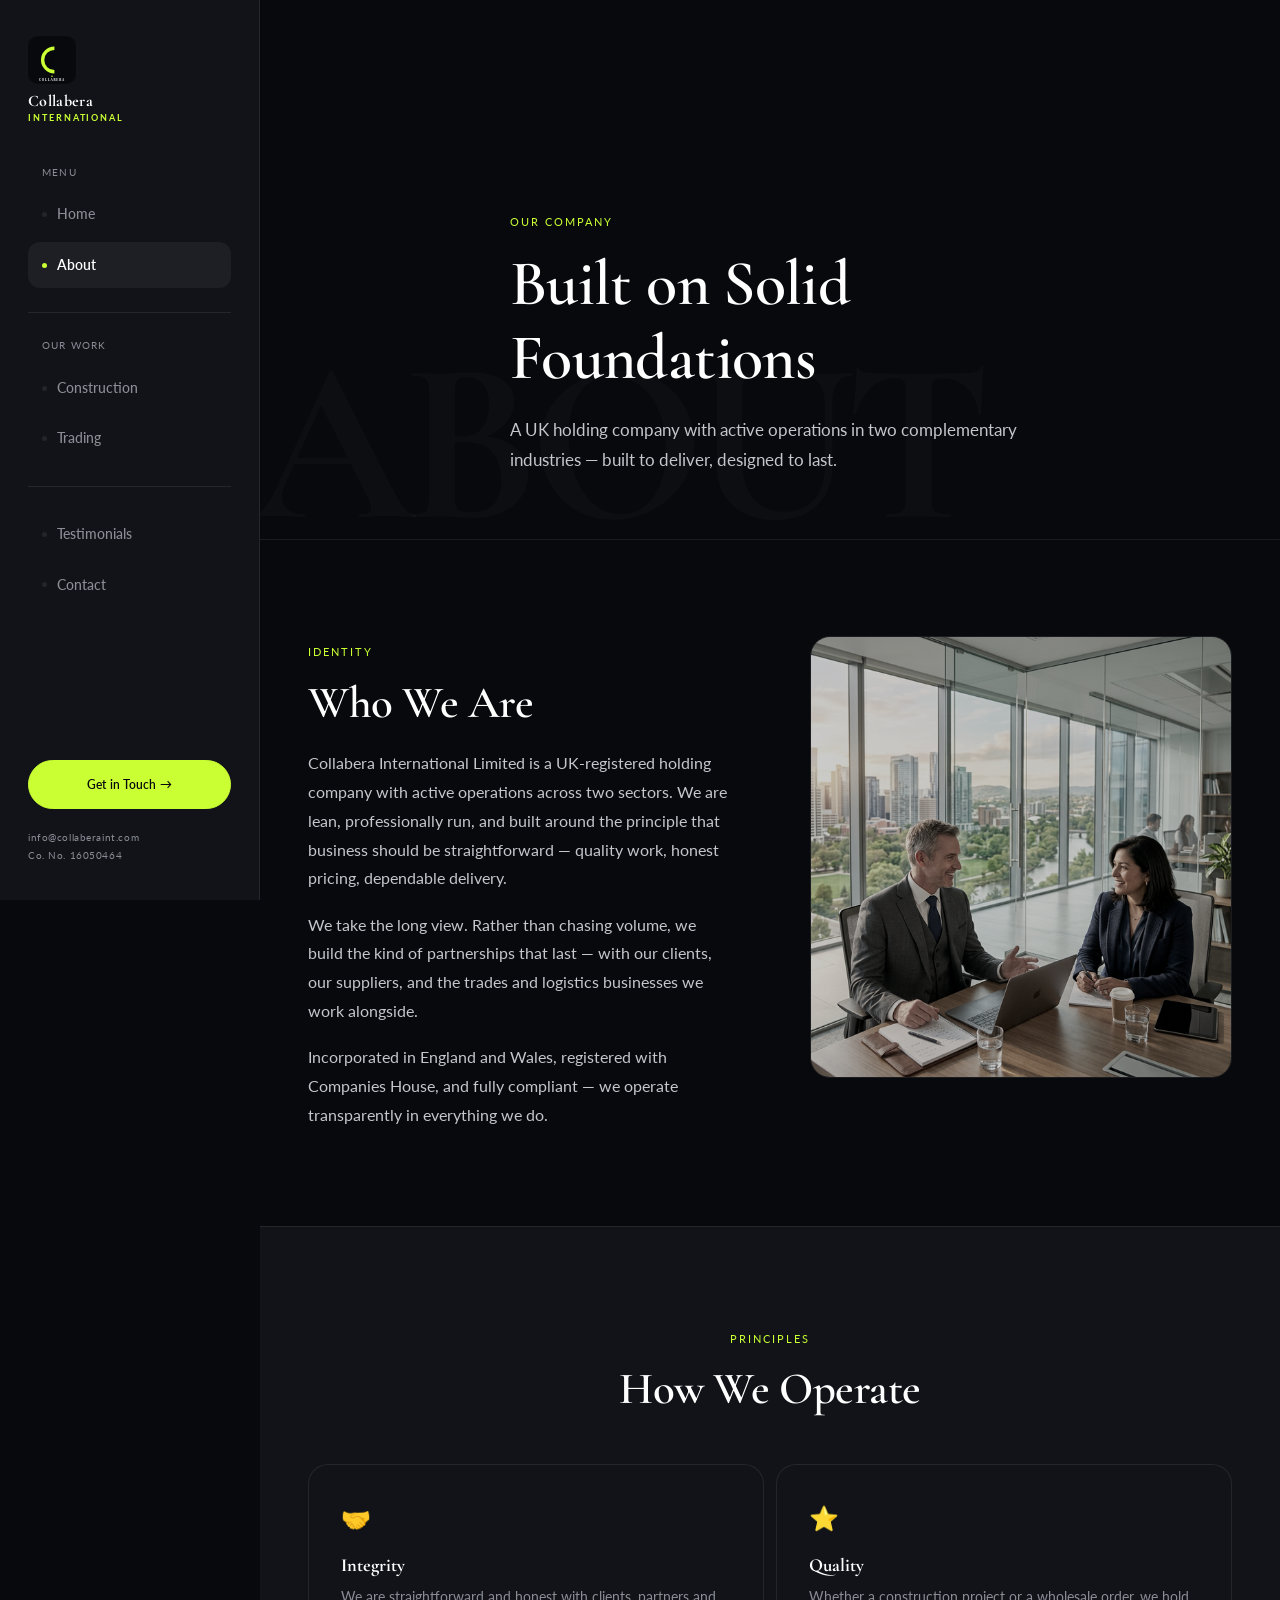
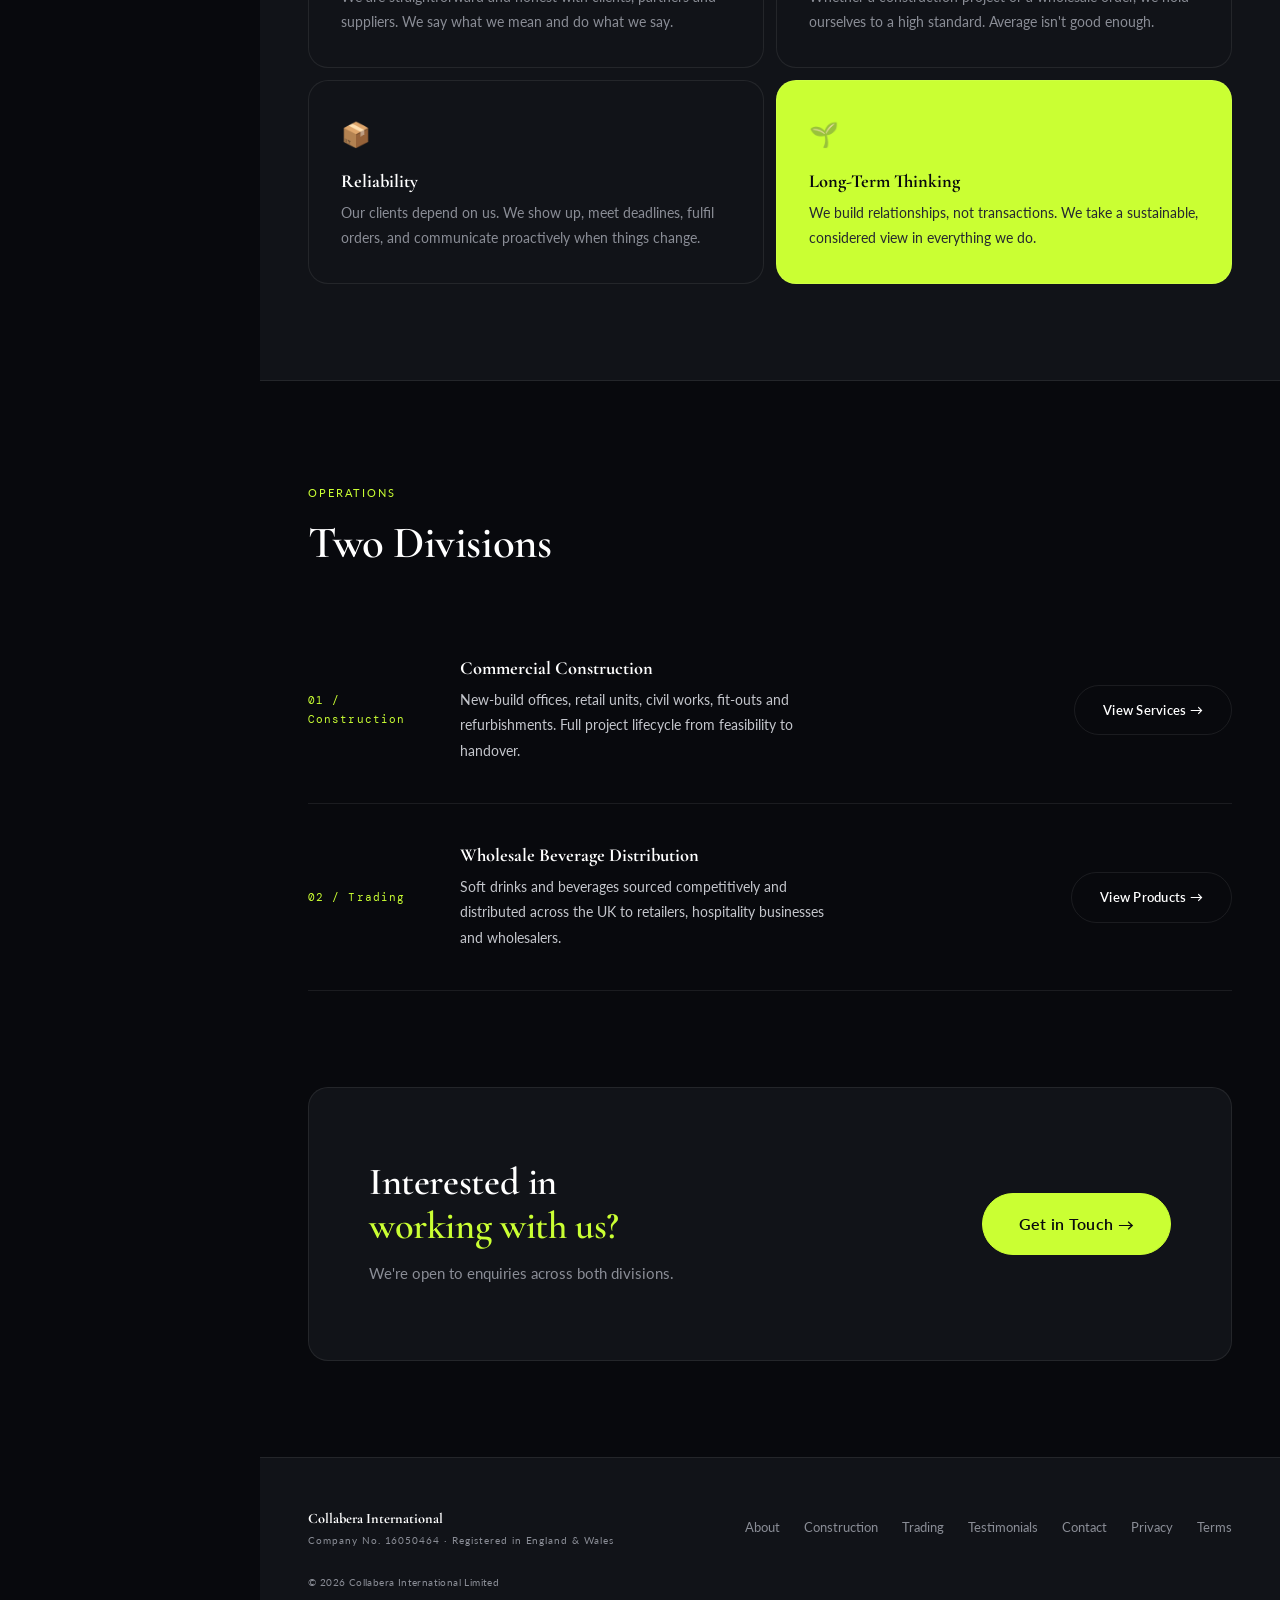
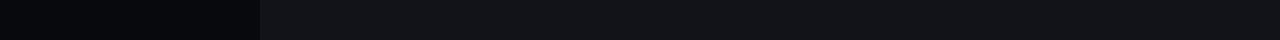
==== commit 72736063: "Add SVG logo mark — C-arc geometric symbol in lime" ====
--- a/about.html
+++ b/about.html
@@ -7,7 +7,7 @@
     <title>About — Collabera International</title>
     <meta name="description"
         content="About Collabera International Limited — who we are, our values, and our two divisions.">
-    <link rel="icon" href="images/favicon.ico" type="image/x-icon">
+    <link rel="icon" href="images/logo.svg" type="image/svg+xml"><link rel="icon" href="images/favicon.ico" type="image/x-icon">
     <link rel="preconnect" href="https://fonts.googleapis.com">
     <link rel="preconnect" href="https://fonts.gstatic.com" crossorigin>
     <link
@@ -18,7 +18,7 @@
 
 <body>
     <aside class="sidebar">
-        <a href="index.html" class="sb-brand">Collabera<br><span class="sb-int">International</span></a>
+        <a href="index.html" class="sb-brand" style="margin-bottom:40px;"><img src="images/logo.svg" alt="Collabera International" style="width:48px;height:48px;border-radius:10px;display:block;margin-bottom:8px;"><span style="font-family:'Cormorant Garamond',serif;font-size:1rem;font-weight:700;color:#fff;letter-spacing:0.02em;display:block;line-height:1.2;">Collabera<span style="display:block;font-family:'Lato',sans-serif;font-size:0.55rem;font-weight:700;color:#CAFF33;letter-spacing:0.22em;text-transform:uppercase;margin-top:2px;">International</span></span></a>
         <nav class="sb-nav">
             <span class="sb-label">Menu</span>
             <a href="index.html"><span class="sb-dot"></span>Home</a>
--- a/css/collabera.css
+++ b/css/collabera.css
@@ -5,7 +5,7 @@
    Fonts: Syne (headings) + DM Mono (accents) + Inter (body)
    ============================================================ */
 
-@import url('https://fonts.googleapis.com/css2?family=Syne:wght@400;600;700;800&family=DM+Mono:wght@400;500&family=Inter:wght@300;400;500;600&display=swap');
+@import url('https://fonts.googleapis.com/css2?family=Cormorant+Garamond:ital,wght@0,400;0,500;0,600;0,700;1,400;1,600&family=Lato:wght@300;400;700&display=swap');
 
 /* ── Tokens ── */
 :root {
@@ -43,7 +43,7 @@
 }
 
 body {
-    font-family: 'Inter', sans-serif;
+    font-family: 'Lato', sans-serif;
     font-size: 16px;
     line-height: 1.75;
     color: var(--off-white);
@@ -84,25 +84,26 @@
 h3,
 h4,
 h5 {
-    font-family: 'Syne', sans-serif;
+    font-family: 'Cormorant Garamond', serif;
     color: var(--white);
     line-height: 1.1;
-    font-weight: 800;
+    font-weight: 600;
+    line-height: 1.15;
 }
 
 h1 {
-    font-size: clamp(2.6rem, 5vw, 5.5rem);
-    letter-spacing: -0.03em;
+    font-size: clamp(2.4rem, 5vw, 5rem);
+    letter-spacing: -0.01em;
 }
 
 h2 {
     font-size: clamp(2rem, 3.5vw, 3.4rem);
-    letter-spacing: -0.025em;
+    letter-spacing: -0.01em;
 }
 
 h3 {
     font-size: clamp(1.4rem, 2.2vw, 2rem);
-    letter-spacing: -0.02em;
+    letter-spacing: 0em;
 }
 
 h4 {
@@ -116,9 +117,9 @@
 }
 
 .tag {
-    font-family: 'DM Mono', monospace;
-    font-size: 0.72rem;
-    letter-spacing: 0.08em;
+    font-family: 'Lato', sans-serif;
+    font-size: 0.7rem;
+    letter-spacing: 0.18em;
     color: var(--lime);
     text-transform: uppercase;
     display: inline-block;
@@ -126,11 +127,11 @@
 }
 
 .tag::before {
-    content: '[ ';
+    content: '';
 }
 
 .tag::after {
-    content: ' ]';
+    content: '';
 }
 
 .lead {
@@ -211,7 +212,7 @@
     align-items: center;
     gap: 8px;
     padding: 13px 28px;
-    font-family: 'Inter', sans-serif;
+    font-family: 'Lato', sans-serif;
     font-size: 0.85rem;
     font-weight: 600;
     letter-spacing: 0.02em;
@@ -280,19 +281,19 @@
 }
 
 .sb-brand {
-    font-family: 'Syne', sans-serif;
+    font-family: 'Cormorant Garamond', serif;
     font-size: 1.05rem;
     font-weight: 800;
     color: var(--white);
     line-height: 1.2;
     display: block;
     margin-bottom: 48px;
-    letter-spacing: -0.02em;
+    letter-spacing: 0em;
 }
 
 .sb-brand .sb-int {
     display: block;
-    font-family: 'DM Mono', monospace;
+    font-family: 'Lato', sans-serif;
     font-size: 0.62rem;
     font-weight: 400;
     color: var(--lime);
@@ -313,7 +314,7 @@
     align-items: center;
     gap: 10px;
     padding: 11px 14px;
-    font-family: 'Inter', sans-serif;
+    font-family: 'Lato', sans-serif;
     font-size: 0.88rem;
     font-weight: 500;
     color: var(--grey);
@@ -353,7 +354,7 @@
 }
 
 .sb-label {
-    font-family: 'DM Mono', monospace;
+    font-family: 'Lato', sans-serif;
     font-size: 0.62rem;
     color: var(--grey);
     letter-spacing: 0.12em;
@@ -367,7 +368,7 @@
 }
 
 .sb-contact {
-    font-family: 'DM Mono', monospace;
+    font-family: 'Lato', sans-serif;
     font-size: 0.6rem;
     color: var(--grey);
     letter-spacing: 0.06em;
@@ -434,10 +435,10 @@
 }
 
 .mobile-overlay a {
-    font-family: 'Syne', sans-serif;
-    font-size: 2rem;
-    font-weight: 800;
-    letter-spacing: -0.02em;
+    font-family: 'Cormorant Garamond', serif;
+    font-size: 2.4rem;
+    font-weight: 600;
+    letter-spacing: 0em;
     color: var(--white);
 }
 
@@ -446,7 +447,7 @@
 }
 
 .mobile-overlay .mo-tag {
-    font-family: 'DM Mono', monospace;
+    font-family: 'Lato', sans-serif;
     font-size: 0.7rem;
     color: var(--grey);
     letter-spacing: 0.1em;
@@ -463,7 +464,7 @@
 }
 
 .mobile-overlay .mo-contact {
-    font-family: 'DM Mono', monospace;
+    font-family: 'Lato', sans-serif;
     font-size: 0.75rem;
     color: var(--grey);
     margin-top: 24px;
@@ -542,7 +543,7 @@
     display: flex;
     align-items: center;
     gap: 10px;
-    font-family: 'DM Mono', monospace;
+    font-family: 'Lato', sans-serif;
     font-size: 0.68rem;
     color: var(--grey);
     letter-spacing: 0.1em;
@@ -652,16 +653,16 @@
 }
 
 .bento-stat .big {
-    font-family: 'Syne', sans-serif;
-    font-size: 3.5rem;
-    font-weight: 800;
+    font-family: 'Cormorant Garamond', serif;
+    font-size: 4rem;
+    font-weight: 700;
     color: var(--lime);
     line-height: 1;
     letter-spacing: -0.04em;
 }
 
 .bento-stat .lbl {
-    font-family: 'DM Mono', monospace;
+    font-family: 'Lato', sans-serif;
     font-size: 0.68rem;
     color: var(--grey);
     letter-spacing: 0.1em;
@@ -680,10 +681,7 @@
     color: var(--black);
 }
 
-.bento-lime .tag::before,
-.bento-lime .tag::after {
-    color: var(--black-4);
-}
+
 
 .bento-dark3 {
     background: var(--black-3);
@@ -728,7 +726,7 @@
 }
 
 .marquee-item {
-    font-family: 'Syne', sans-serif;
+    font-family: 'Cormorant Garamond', serif;
     font-size: 0.9rem;
     font-weight: 700;
     text-transform: uppercase;
@@ -769,9 +767,9 @@
     position: absolute;
     bottom: -20px;
     left: -10px;
-    font-family: 'Syne', sans-serif;
+    font-family: 'Cormorant Garamond', serif;
     font-size: clamp(8rem, 18vw, 18rem);
-    font-weight: 800;
+    font-weight: 700;
     letter-spacing: -0.05em;
     color: rgba(255, 255, 255, 0.025);
     white-space: nowrap;
@@ -834,7 +832,7 @@
 }
 
 .srv-num {
-    font-family: 'DM Mono', monospace;
+    font-family: 'Lato', sans-serif;
     font-size: 0.72rem;
     color: var(--lime);
     letter-spacing: 0.08em;
@@ -904,7 +902,7 @@
     display: flex;
     align-items: center;
     justify-content: center;
-    font-family: 'Syne', sans-serif;
+    font-family: 'Cormorant Garamond', serif;
     font-weight: 800;
     font-size: 0.95rem;
     color: var(--black);
@@ -918,7 +916,7 @@
 }
 
 .testi-role {
-    font-family: 'DM Mono', monospace;
+    font-family: 'Lato', sans-serif;
     font-size: 0.65rem;
     color: var(--grey);
     letter-spacing: 0.06em;
@@ -940,7 +938,7 @@
 }
 
 .testi-division {
-    font-family: 'DM Mono', monospace;
+    font-family: 'Lato', sans-serif;
     font-size: 0.62rem;
     color: var(--grey);
     letter-spacing: 0.1em;
@@ -963,7 +961,7 @@
 }
 
 .contact-detail .cd-label {
-    font-family: 'DM Mono', monospace;
+    font-family: 'Lato', sans-serif;
     font-size: 0.65rem;
     color: var(--grey);
     letter-spacing: 0.1em;
@@ -1005,7 +1003,7 @@
 }
 
 .cform-group label {
-    font-family: 'DM Mono', monospace;
+    font-family: 'Lato', sans-serif;
     font-size: 0.65rem;
     color: var(--grey);
     letter-spacing: 0.1em;
@@ -1019,7 +1017,7 @@
     border: 1px solid var(--border);
     border-radius: var(--radius);
     padding: 14px 16px;
-    font-family: 'Inter', sans-serif;
+    font-family: 'Lato', sans-serif;
     font-size: 0.93rem;
     color: var(--white);
     outline: none;
@@ -1086,14 +1084,14 @@
 }
 
 .footer-brand-text {
-    font-family: 'Syne', sans-serif;
+    font-family: 'Cormorant Garamond', serif;
     font-size: 0.9rem;
     font-weight: 800;
     color: var(--white);
 }
 
 .footer-brand-text span {
-    font-family: 'DM Mono', monospace;
+    font-family: 'Lato', sans-serif;
     font-size: 0.6rem;
     font-weight: 400;
     color: var(--grey);
@@ -1118,7 +1116,7 @@
 }
 
 .footer-legal {
-    font-family: 'DM Mono', monospace;
+    font-family: 'Lato', sans-serif;
     font-size: 0.62rem;
     color: var(--grey);
     letter-spacing: 0.04em;
@@ -1130,7 +1128,7 @@
 }
 
 .legal-date {
-    font-family: 'DM Mono', monospace;
+    font-family: 'Lato', sans-serif;
     font-size: 0.68rem;
     color: var(--lime);
     letter-spacing: 0.08em;
@@ -1201,11 +1199,11 @@
 }
 
 .pl-brand {
-    font-family: 'Syne', sans-serif;
+    font-family: 'Cormorant Garamond', serif;
     font-size: 1.4rem;
     font-weight: 800;
     color: var(--white);
-    letter-spacing: -0.02em;
+    letter-spacing: 0em;
     margin-bottom: 6px;
 }
 
@@ -1214,7 +1212,7 @@
 }
 
 .pl-sub {
-    font-family: 'DM Mono', monospace;
+    font-family: 'Lato', sans-serif;
     font-size: 0.62rem;
     color: var(--grey);
     letter-spacing: 0.2em;
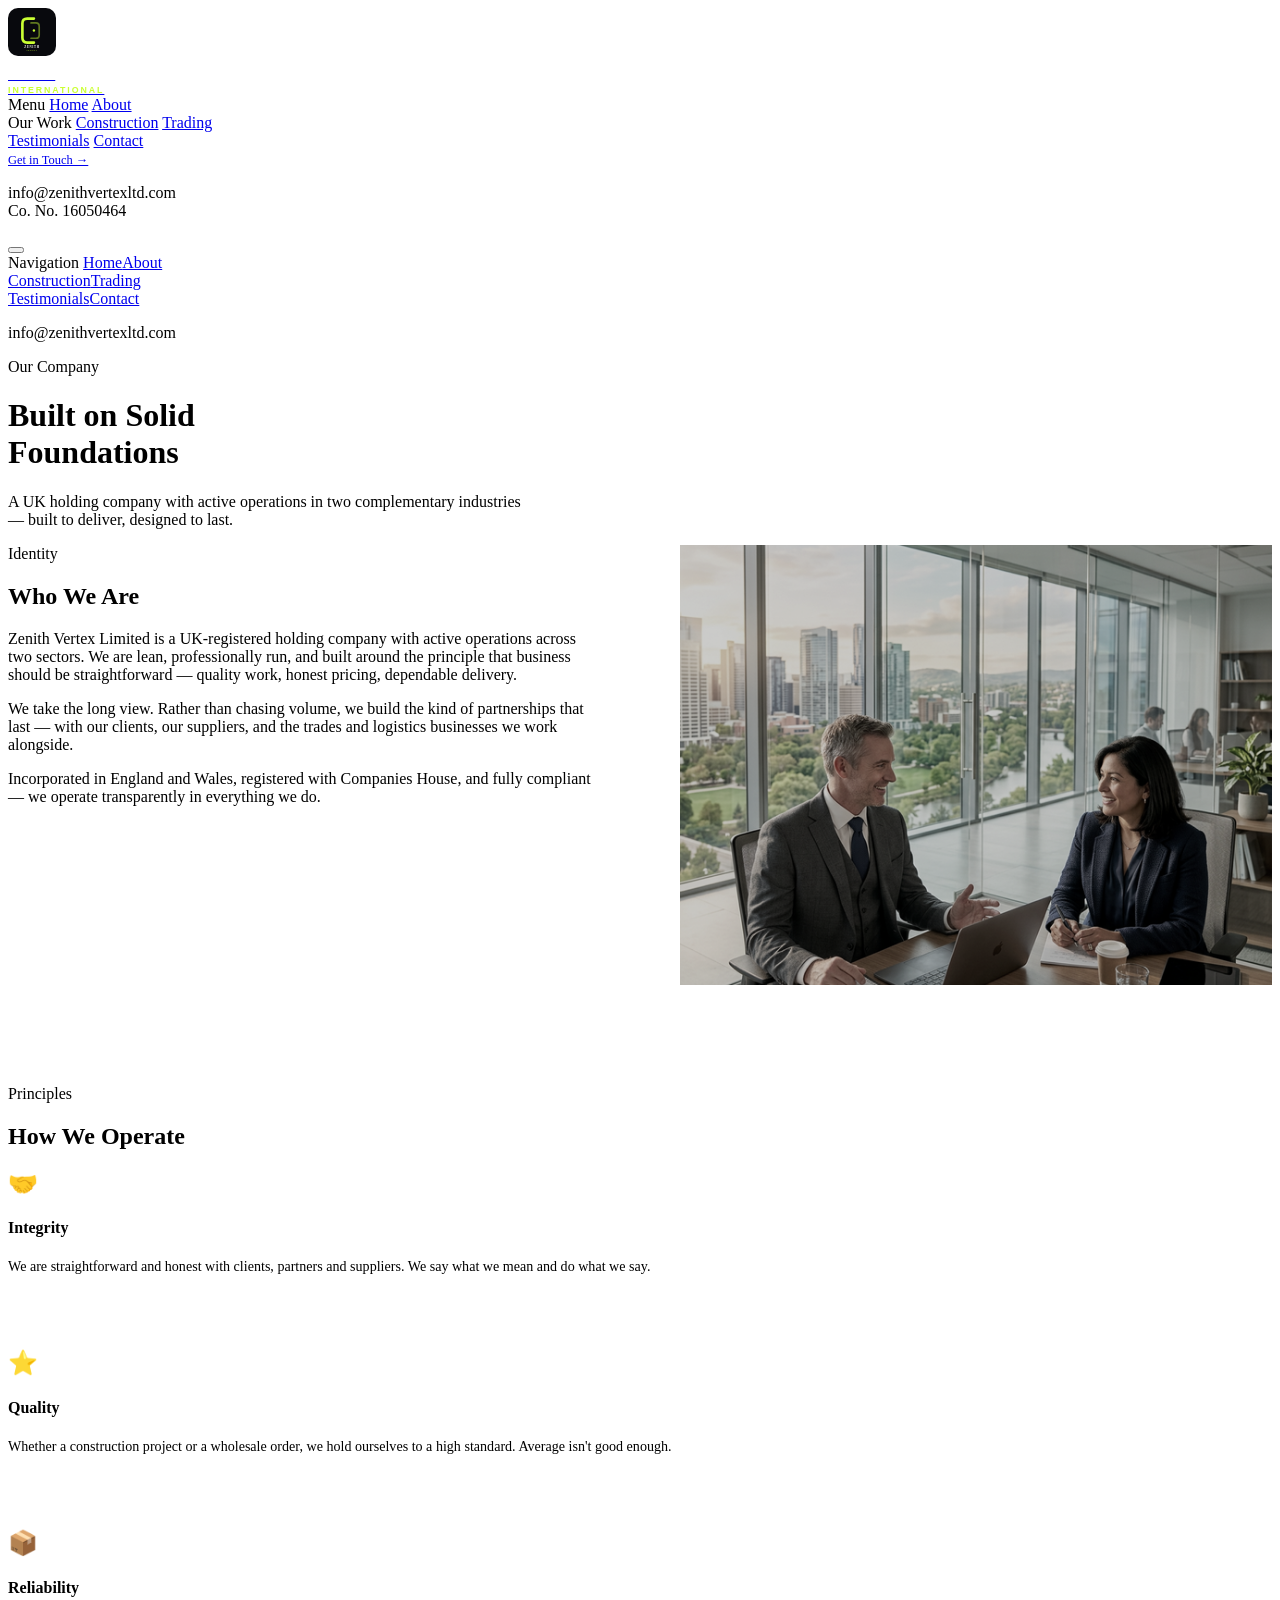
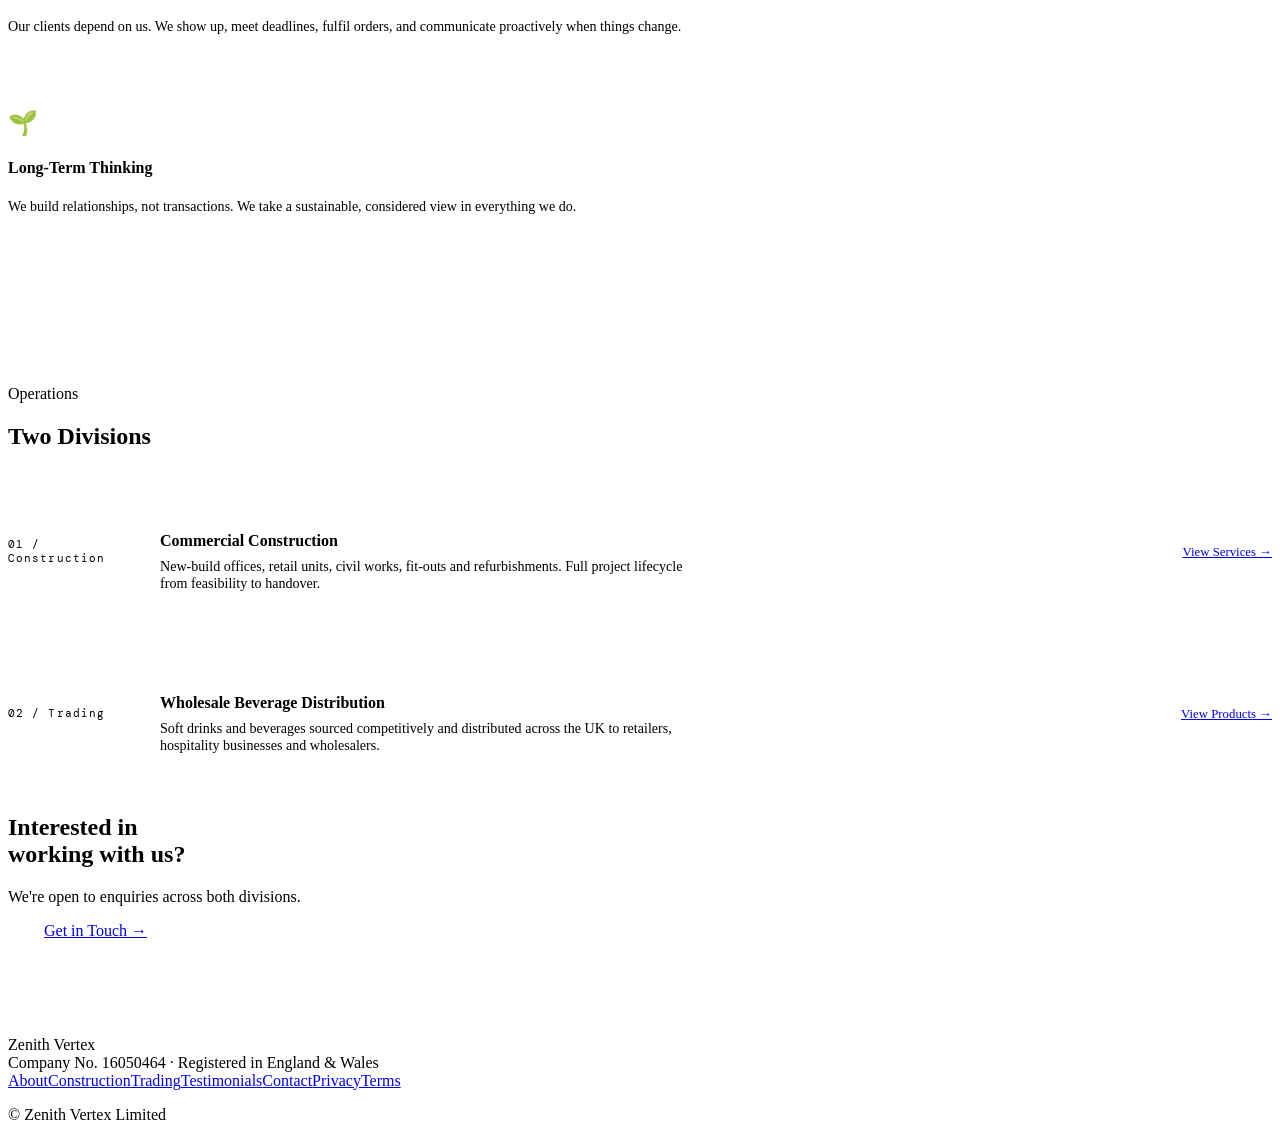
==== commit 22f7116f: "Rebrand: Collabera International to Zenith Vertex" ====
--- a/about.html
+++ b/about.html
@@ -1,24 +1,24 @@
-<!DOCTYPE html>
+﻿<!DOCTYPE html>
 <html lang="en">
 
 <head>
     <meta charset="UTF-8">
     <meta name="viewport" content="width=device-width, initial-scale=1.0">
-    <title>About — Collabera International</title>
+    <title>About — Zenith Vertex</title>
     <meta name="description"
-        content="About Collabera International Limited — who we are, our values, and our two divisions.">
+        content="About Zenith Vertex Limited — who we are, our values, and our two divisions.">
     <link rel="icon" href="images/logo.svg" type="image/svg+xml"><link rel="icon" href="images/favicon.ico" type="image/x-icon">
     <link rel="preconnect" href="https://fonts.googleapis.com">
     <link rel="preconnect" href="https://fonts.gstatic.com" crossorigin>
     <link
         href="https://fonts.googleapis.com/css2?family=Syne:wght@400;600;700;800&family=DM+Mono:wght@400;500&family=Inter:wght@300;400;500;600&display=swap"
         rel="stylesheet">
-    <link rel="stylesheet" href="css/collabera.css">
+    <link rel="stylesheet" href="css/Zenith.css">
 </head>
 
 <body>
     <aside class="sidebar">
-        <a href="index.html" class="sb-brand" style="margin-bottom:40px;"><img src="images/logo.svg" alt="Collabera International" style="width:48px;height:48px;border-radius:10px;display:block;margin-bottom:8px;"><span style="font-family:'Cormorant Garamond',serif;font-size:1rem;font-weight:700;color:#fff;letter-spacing:0.02em;display:block;line-height:1.2;">Collabera<span style="display:block;font-family:'Lato',sans-serif;font-size:0.55rem;font-weight:700;color:#CAFF33;letter-spacing:0.22em;text-transform:uppercase;margin-top:2px;">International</span></span></a>
+        <a href="index.html" class="sb-brand" style="margin-bottom:40px;"><img src="images/logo.svg" alt="Zenith Vertex" style="width:48px;height:48px;border-radius:10px;display:block;margin-bottom:8px;"><span style="font-family:'Cormorant Garamond',serif;font-size:1rem;font-weight:700;color:#fff;letter-spacing:0.02em;display:block;line-height:1.2;">Zenith<span style="display:block;font-family:'Lato',sans-serif;font-size:0.55rem;font-weight:700;color:#CAFF33;letter-spacing:0.22em;text-transform:uppercase;margin-top:2px;">International</span></span></a>
         <nav class="sb-nav">
             <span class="sb-label">Menu</span>
             <a href="index.html"><span class="sb-dot"></span>Home</a>
@@ -33,7 +33,7 @@
         </nav>
         <div class="sb-cta"><a href="contact.html" class="btn btn-lime"
                 style="width:100%; justify-content:center; font-size:0.78rem;">Get in Touch →</a></div>
-        <p class="sb-contact">info@collaberaint.com<br>Co. No. 16050464</p>
+        <p class="sb-contact">info@zenithvertexltd.com<br>Co. No. 16050464</p>
     </aside>
     <button class="menu-btn" id="menuBtn"><span></span><span></span><span></span></button>
     <div class="mobile-overlay" id="mobileOverlay">
@@ -43,7 +43,7 @@
         <a href="construction.html">Construction</a><a href="trading.html">Trading</a>
         <div class="mo-sep"></div>
         <a href="testimonials.html">Testimonials</a><a href="contact.html">Contact</a>
-        <p class="mo-contact">info@collaberaint.com</p>
+        <p class="mo-contact">info@zenithvertexltd.com</p>
     </div>
 
     <div class="wrapper">
@@ -64,7 +64,7 @@
                     <div>
                         <span class="tag">Identity</span>
                         <h2>Who We Are</h2>
-                        <p style="margin-top:20px;">Collabera International Limited is a UK-registered holding company
+                        <p style="margin-top:20px;">Zenith Vertex Limited is a UK-registered holding company
                             with active operations across two sectors. We are lean, professionally run, and built around
                             the principle that business should be straightforward — quality work, honest pricing,
                             dependable delivery.</p>
@@ -75,7 +75,7 @@
                             operate transparently in everything we do.</p>
                     </div>
                     <div style="border:1px solid var(--border); border-radius:var(--radius-lg); overflow:hidden;">
-                        <img src="images/about.png" alt="Collabera leadership"
+                        <img src="images/about.png" alt="Zenith leadership"
                             style="width:100%; height:440px; object-fit:cover; filter:saturate(0.5) brightness(0.8);">
                     </div>
                 </div>
@@ -173,18 +173,18 @@
         <footer class="site-footer">
             <div class="container">
                 <div class="footer-inner">
-                    <div class="footer-brand-text">Collabera International<br><span>Company No. 16050464 · Registered in
+                    <div class="footer-brand-text">Zenith Vertex<br><span>Company No. 16050464 · Registered in
                             England &amp; Wales</span></div>
                     <div class="footer-links"><a href="about.html">About</a><a
                             href="construction.html">Construction</a><a href="trading.html">Trading</a><a
                             href="testimonials.html">Testimonials</a><a href="contact.html">Contact</a><a
                             href="privacy.html">Privacy</a><a href="terms.html">Terms</a></div>
-                    <p class="footer-legal">&copy; <span id="year"></span> Collabera International Limited</p>
+                    <p class="footer-legal">&copy; <span id="year"></span> Zenith Vertex Limited</p>
                 </div>
             </div>
         </footer>
     </div>
-    <script src="js/collabera.js"></script>
+    <script src="js/Zenith.js"></script>
 </body>
 
 </html>
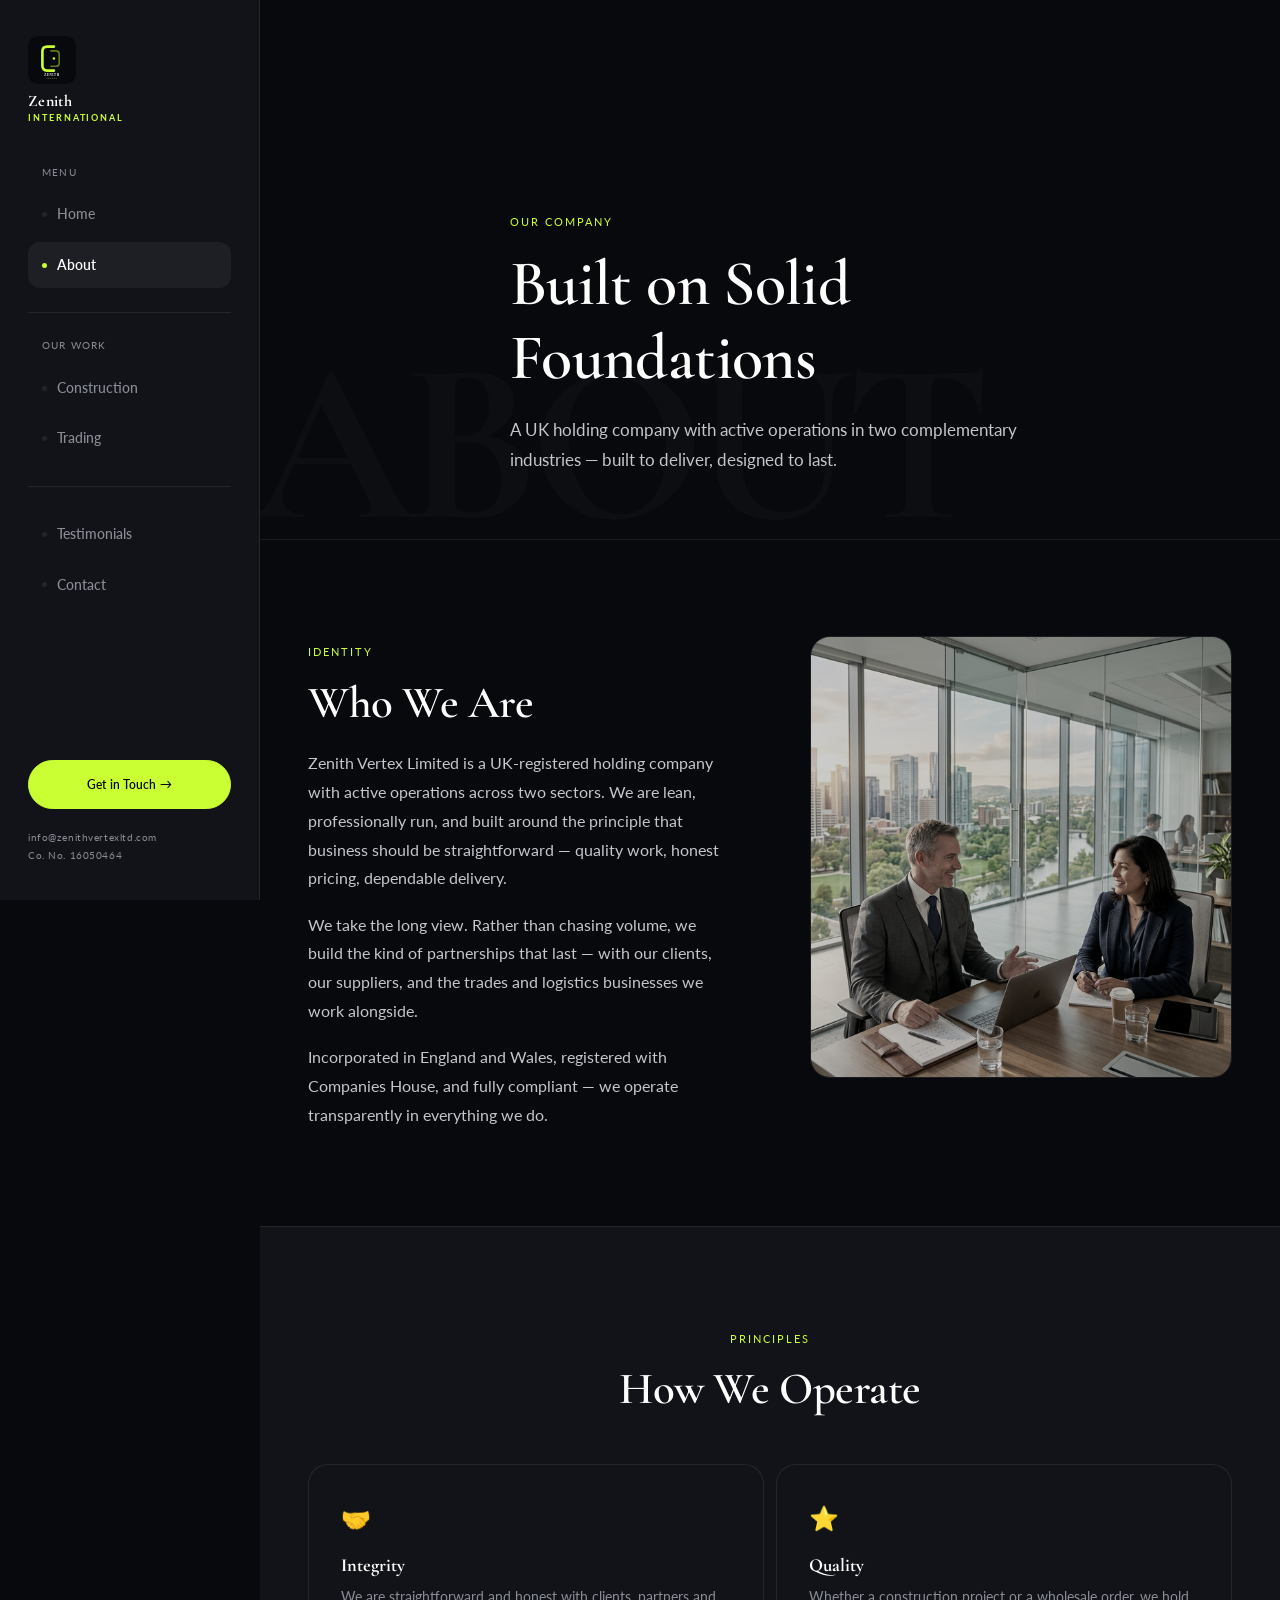
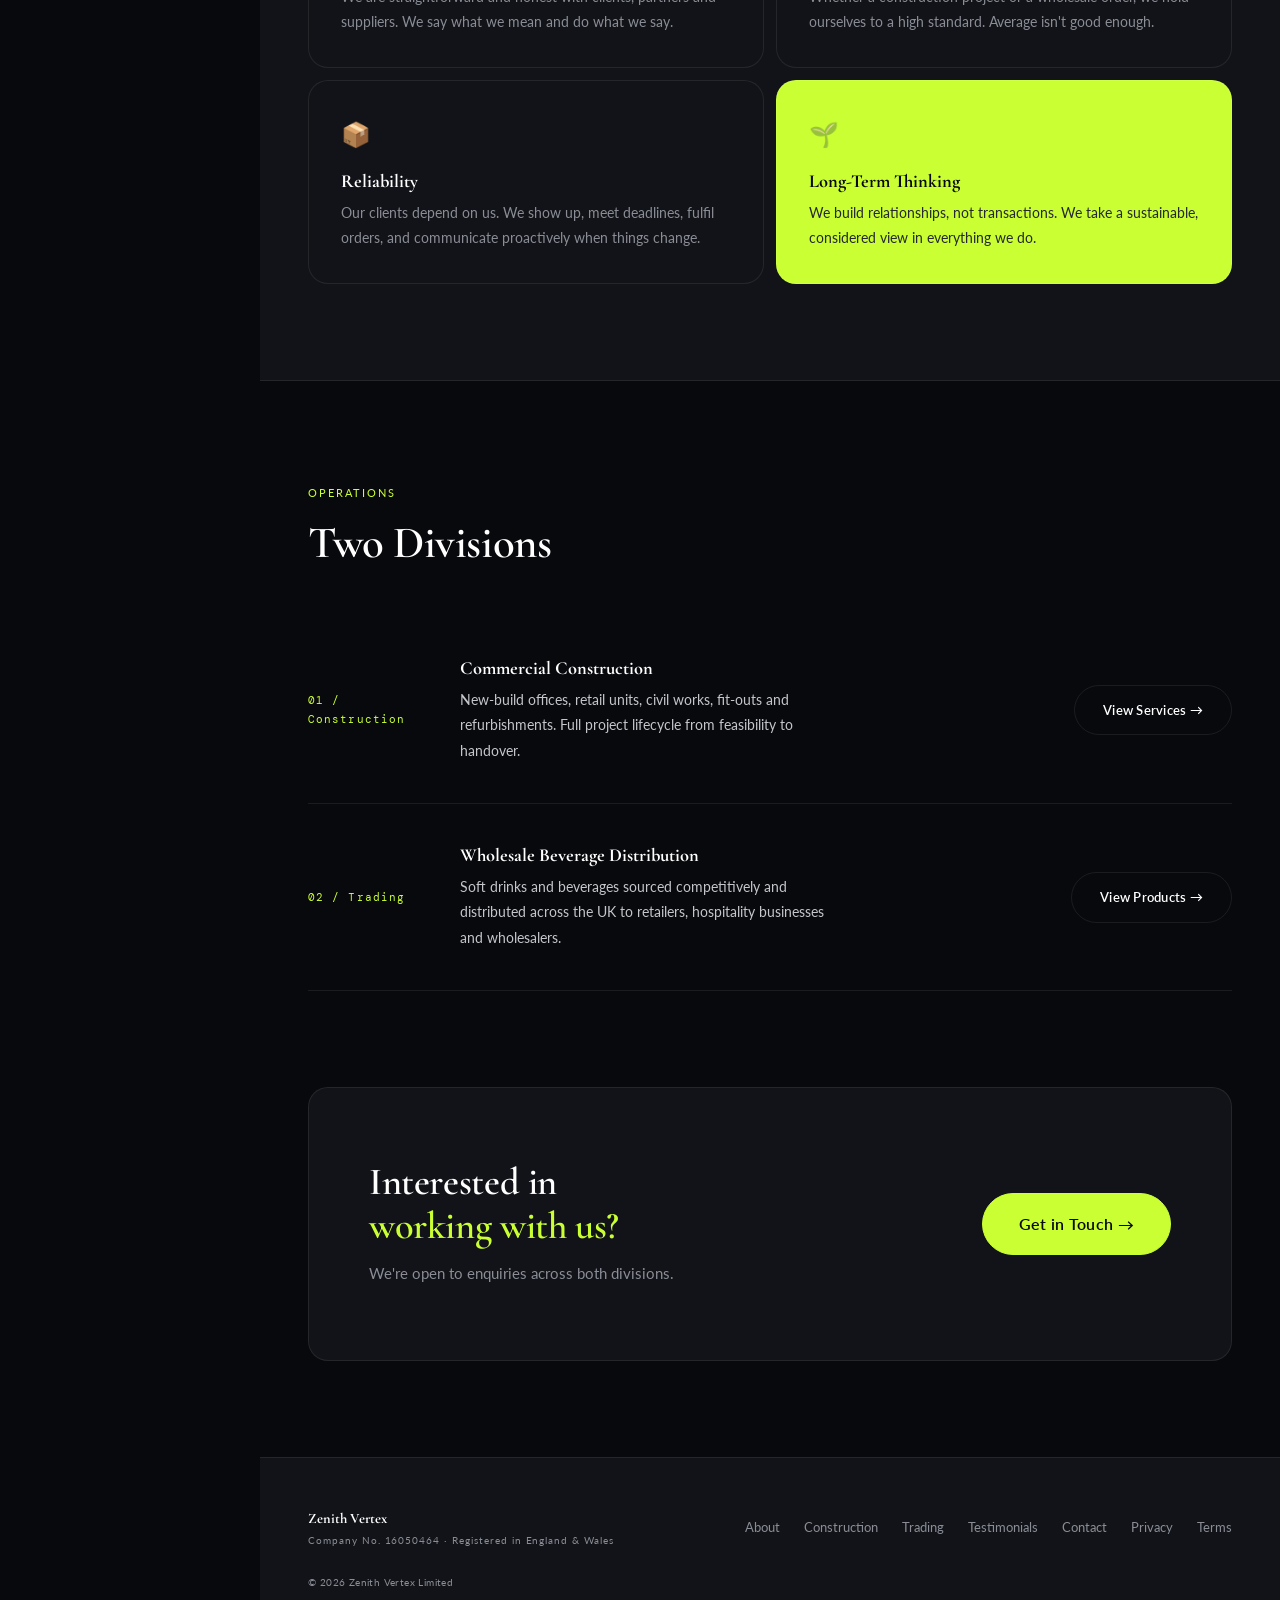
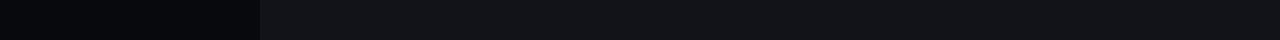
==== commit 288e4add: "Fix: correct CSS/JS file path casing (Zenith -> zenith)" ====
--- a/about.html
+++ b/about.html
@@ -13,7 +13,7 @@
     <link
         href="https://fonts.googleapis.com/css2?family=Syne:wght@400;600;700;800&family=DM+Mono:wght@400;500&family=Inter:wght@300;400;500;600&display=swap"
         rel="stylesheet">
-    <link rel="stylesheet" href="css/Zenith.css">
+    <link rel="stylesheet" href="css/zenith.css">
 </head>
 
 <body>
@@ -184,7 +184,7 @@
             </div>
         </footer>
     </div>
-    <script src="js/Zenith.js"></script>
+    <script src="js/zenith.js"></script>
 </body>
 
 </html>
--- a/css/zenith.css
+++ b/css/zenith.css
@@ -0,0 +1,1396 @@
+﻿/* ============================================================
+   ZENITH VERTEX — Super Modern Rebuild
+   Layout: Fixed left sidebar nav (260px) + main scrollable
+   Palette: Near-Black #08090D, Electric Lime #CAFF33, White
+   Fonts: Syne (headings) + DM Mono (accents) + Inter (body)
+   ============================================================ */
+
+@import url('https://fonts.googleapis.com/css2?family=Cormorant+Garamond:ital,wght@0,400;0,500;0,600;0,700;1,400;1,600&family=Lato:wght@300;400;700&display=swap');
+
+/* ── Tokens ── */
+:root {
+    --black: #08090D;
+    --black-2: #111318;
+    --black-3: #1A1C23;
+    --black-4: #252830;
+    --lime: #CAFF33;
+    --lime-dim: #A8D925;
+    --white: #FFFFFF;
+    --off-white: #F2F2EF;
+    --grey: #8A8D96;
+    --grey-lt: #C4C6CC;
+    --border: rgba(255, 255, 255, 0.08);
+    --border-lime: rgba(202, 255, 51, 0.25);
+    --sidebar-w: 260px;
+    --radius: 12px;
+    --radius-lg: 20px;
+    --t: 0.28s ease;
+    --shadow: 0 4px 24px rgba(0, 0, 0, 0.5);
+    --glow: 0 0 40px rgba(202, 255, 51, 0.12);
+}
+
+/* ── Reset ── */
+*,
+*::before,
+*::after {
+    box-sizing: border-box;
+    margin: 0;
+    padding: 0;
+}
+
+html {
+    scroll-behavior: smooth;
+}
+
+body {
+    font-family: 'Lato', sans-serif;
+    font-size: 16px;
+    line-height: 1.75;
+    color: var(--off-white);
+    background: var(--black);
+    -webkit-font-smoothing: antialiased;
+    overflow-x: hidden;
+}
+
+img {
+    max-width: 100%;
+    height: auto;
+    display: block;
+}
+
+a {
+    text-decoration: none;
+    color: inherit;
+    transition: color var(--t);
+}
+
+ul {
+    list-style: none;
+}
+
+p {
+    color: var(--grey-lt);
+    line-height: 1.8;
+    margin-bottom: 1.1rem;
+}
+
+p:last-child {
+    margin-bottom: 0;
+}
+
+/* ── Typography ── */
+h1,
+h2,
+h3,
+h4,
+h5 {
+    font-family: 'Cormorant Garamond', serif;
+    color: var(--white);
+    line-height: 1.1;
+    font-weight: 600;
+    line-height: 1.15;
+}
+
+h1 {
+    font-size: clamp(2.4rem, 5vw, 5rem);
+    letter-spacing: -0.01em;
+}
+
+h2 {
+    font-size: clamp(2rem, 3.5vw, 3.4rem);
+    letter-spacing: -0.01em;
+}
+
+h3 {
+    font-size: clamp(1.4rem, 2.2vw, 2rem);
+    letter-spacing: 0em;
+}
+
+h4 {
+    font-size: 1.15rem;
+    font-weight: 700;
+}
+
+h5 {
+    font-size: 0.95rem;
+    font-weight: 700;
+}
+
+.tag {
+    font-family: 'Lato', sans-serif;
+    font-size: 0.7rem;
+    letter-spacing: 0.18em;
+    color: var(--lime);
+    text-transform: uppercase;
+    display: inline-block;
+    margin-bottom: 16px;
+}
+
+.tag::before {
+    content: '';
+}
+
+.tag::after {
+    content: '';
+}
+
+.lead {
+    font-size: 1.05rem;
+    color: var(--grey-lt);
+    line-height: 1.8;
+}
+
+/* ── Layout ── */
+.wrapper {
+    margin-left: var(--sidebar-w);
+    min-height: 100vh;
+}
+
+.container {
+    max-width: 1100px;
+    margin: 0 auto;
+    padding: 0 48px;
+}
+
+.container-wide {
+    max-width: 1400px;
+    margin: 0 auto;
+    padding: 0 48px;
+}
+
+.section {
+    padding: 96px 0;
+}
+
+.section-lg {
+    padding: 130px 0;
+}
+
+.mt-16 {
+    margin-top: 16px;
+}
+
+.mt-24 {
+    margin-top: 24px;
+}
+
+.mt-32 {
+    margin-top: 32px;
+}
+
+.mt-48 {
+    margin-top: 48px;
+}
+
+.mb-16 {
+    margin-bottom: 16px;
+}
+
+.mb-24 {
+    margin-bottom: 24px;
+}
+
+.mb-48 {
+    margin-bottom: 48px;
+}
+
+.text-center {
+    text-align: center;
+}
+
+.text-lime {
+    color: var(--lime);
+}
+
+.text-grey {
+    color: var(--grey);
+}
+
+/* ── Buttons ── */
+.btn {
+    display: inline-flex;
+    align-items: center;
+    gap: 8px;
+    padding: 13px 28px;
+    font-family: 'Lato', sans-serif;
+    font-size: 0.85rem;
+    font-weight: 600;
+    letter-spacing: 0.02em;
+    cursor: pointer;
+    border: 1.5px solid transparent;
+    border-radius: 50px;
+    transition: all var(--t);
+}
+
+.btn-lime {
+    background: var(--lime);
+    color: var(--black);
+    border-color: var(--lime);
+}
+
+.btn-lime:hover {
+    background: transparent;
+    color: var(--lime);
+    transform: translateY(-2px);
+    box-shadow: var(--glow);
+}
+
+.btn-outline {
+    background: transparent;
+    color: var(--white);
+    border-color: var(--border);
+}
+
+.btn-outline:hover {
+    border-color: var(--lime);
+    color: var(--lime);
+    transform: translateY(-2px);
+}
+
+.btn-ghost {
+    background: rgba(255, 255, 255, 0.05);
+    color: var(--white);
+    border-color: var(--border);
+}
+
+.btn-ghost:hover {
+    background: var(--lime);
+    color: var(--black);
+    border-color: var(--lime);
+}
+
+.btn-icon {
+    width: 18px;
+    height: 18px;
+}
+
+/* ── SIDEBAR ── */
+.sidebar {
+    position: fixed;
+    top: 0;
+    left: 0;
+    width: var(--sidebar-w);
+    height: 100vh;
+    z-index: 100;
+    background: var(--black-2);
+    border-right: 1px solid var(--border);
+    display: flex;
+    flex-direction: column;
+    padding: 36px 28px;
+    overflow: hidden;
+}
+
+.sb-brand {
+    font-family: 'Cormorant Garamond', serif;
+    font-size: 1.05rem;
+    font-weight: 800;
+    color: var(--white);
+    line-height: 1.2;
+    display: block;
+    margin-bottom: 48px;
+    letter-spacing: 0em;
+}
+
+.sb-brand .sb-int {
+    display: block;
+    font-family: 'Lato', sans-serif;
+    font-size: 0.62rem;
+    font-weight: 400;
+    color: var(--lime);
+    letter-spacing: 0.14em;
+    text-transform: uppercase;
+    margin-top: 2px;
+}
+
+.sb-nav {
+    flex: 1;
+    display: flex;
+    flex-direction: column;
+    gap: 4px;
+}
+
+.sb-nav a {
+    display: flex;
+    align-items: center;
+    gap: 10px;
+    padding: 11px 14px;
+    font-family: 'Lato', sans-serif;
+    font-size: 0.88rem;
+    font-weight: 500;
+    color: var(--grey);
+    border-radius: var(--radius);
+    transition: all var(--t);
+    position: relative;
+}
+
+.sb-nav a .sb-dot {
+    width: 5px;
+    height: 5px;
+    border-radius: 50%;
+    background: var(--border);
+    flex-shrink: 0;
+    transition: background var(--t);
+}
+
+.sb-nav a:hover,
+.sb-nav a.active {
+    color: var(--white);
+    background: rgba(255, 255, 255, 0.05);
+}
+
+.sb-nav a:hover .sb-dot,
+.sb-nav a.active .sb-dot {
+    background: var(--lime);
+}
+
+.sb-nav a.active {
+    font-weight: 600;
+}
+
+.sb-divider {
+    height: 1px;
+    background: var(--border);
+    margin: 20px 0;
+}
+
+.sb-label {
+    font-family: 'Lato', sans-serif;
+    font-size: 0.62rem;
+    color: var(--grey);
+    letter-spacing: 0.12em;
+    text-transform: uppercase;
+    padding: 0 14px;
+    margin-bottom: 6px;
+}
+
+.sb-cta {
+    margin-top: 24px;
+}
+
+.sb-contact {
+    font-family: 'Lato', sans-serif;
+    font-size: 0.6rem;
+    color: var(--grey);
+    letter-spacing: 0.06em;
+    margin-top: 20px;
+    line-height: 1.8;
+}
+
+/* ── Mobile menu button ── */
+.menu-btn {
+    display: none;
+    position: fixed;
+    top: 20px;
+    right: 20px;
+    z-index: 200;
+    width: 44px;
+    height: 44px;
+    background: var(--black-2);
+    border: 1px solid var(--border);
+    border-radius: 50%;
+    cursor: pointer;
+    flex-direction: column;
+    align-items: center;
+    justify-content: center;
+    gap: 5px;
+}
+
+.menu-btn span {
+    display: block;
+    width: 20px;
+    height: 1.5px;
+    background: var(--white);
+    border-radius: 2px;
+    transition: all var(--t);
+}
+
+.menu-btn.open span:nth-child(1) {
+    transform: translateY(6.5px) rotate(45deg);
+}
+
+.menu-btn.open span:nth-child(2) {
+    opacity: 0;
+}
+
+.menu-btn.open span:nth-child(3) {
+    transform: translateY(-6.5px) rotate(-45deg);
+}
+
+/* ── Mobile overlay nav ── */
+.mobile-overlay {
+    display: none;
+    position: fixed;
+    inset: 0;
+    z-index: 150;
+    background: var(--black);
+    flex-direction: column;
+    align-items: flex-start;
+    justify-content: center;
+    padding: 60px 40px;
+    gap: 8px;
+}
+
+.mobile-overlay.open {
+    display: flex;
+}
+
+.mobile-overlay a {
+    font-family: 'Cormorant Garamond', serif;
+    font-size: 2.4rem;
+    font-weight: 600;
+    letter-spacing: 0em;
+    color: var(--white);
+}
+
+.mobile-overlay a:hover {
+    color: var(--lime);
+}
+
+.mobile-overlay .mo-tag {
+    font-family: 'Lato', sans-serif;
+    font-size: 0.7rem;
+    color: var(--grey);
+    letter-spacing: 0.1em;
+    text-transform: uppercase;
+    margin-bottom: 20px;
+    margin-top: 0;
+}
+
+.mobile-overlay .mo-sep {
+    width: 40px;
+    height: 1px;
+    background: var(--border);
+    margin: 16px 0;
+}
+
+.mobile-overlay .mo-contact {
+    font-family: 'Lato', sans-serif;
+    font-size: 0.75rem;
+    color: var(--grey);
+    margin-top: 24px;
+}
+
+/* ── HOMEPAGE HERO ── */
+.hero-home {
+    min-height: 100vh;
+    display: grid;
+    grid-template-columns: 1fr 1fr;
+    position: relative;
+    overflow: hidden;
+}
+
+.hero-text {
+    display: flex;
+    flex-direction: column;
+    justify-content: center;
+    padding: 80px 60px 80px 48px;
+    position: relative;
+    z-index: 2;
+}
+
+.hero-text h1 {
+    margin-bottom: 24px;
+}
+
+.hero-text h1 .lime {
+    color: var(--lime);
+}
+
+.hero-text h1 .outline {
+    -webkit-text-stroke: 2px var(--white);
+    color: transparent;
+}
+
+.hero-text p {
+    max-width: 420px;
+    font-size: 1rem;
+    margin-bottom: 36px;
+}
+
+.hero-btns {
+    display: flex;
+    gap: 12px;
+    flex-wrap: wrap;
+}
+
+.hero-image {
+    position: relative;
+    overflow: hidden;
+}
+
+.hero-image img {
+    width: 100%;
+    height: 100%;
+    object-fit: cover;
+    opacity: 0.7;
+    filter: saturate(0.6);
+    transition: transform 8s ease;
+}
+
+.hero-image::after {
+    content: '';
+    position: absolute;
+    inset: 0;
+    background: linear-gradient(to right, var(--black) 0%, transparent 30%);
+    pointer-events: none;
+}
+
+.hero-scroll-hint {
+    position: absolute;
+    bottom: 40px;
+    left: 48px;
+    z-index: 3;
+    display: flex;
+    align-items: center;
+    gap: 10px;
+    font-family: 'Lato', sans-serif;
+    font-size: 0.68rem;
+    color: var(--grey);
+    letter-spacing: 0.1em;
+}
+
+.hero-scroll-line {
+    width: 40px;
+    height: 1px;
+    background: var(--grey);
+}
+
+/* ── BENTO GRID ── */
+.bento {
+    display: grid;
+    grid-template-columns: repeat(12, 1fr);
+    grid-auto-rows: 200px;
+    gap: 12px;
+}
+
+.bento-item {
+    background: var(--black-2);
+    border: 1px solid var(--border);
+    border-radius: var(--radius-lg);
+    padding: 32px;
+    overflow: hidden;
+    position: relative;
+    transition: border-color var(--t), transform var(--t);
+}
+
+.bento-item:hover {
+    border-color: var(--border-lime);
+    transform: translateY(-3px);
+}
+
+/* Spans */
+.col-8 {
+    grid-column: span 8;
+}
+
+.col-7 {
+    grid-column: span 7;
+}
+
+.col-6 {
+    grid-column: span 6;
+}
+
+.col-5 {
+    grid-column: span 5;
+}
+
+.col-4 {
+    grid-column: span 4;
+}
+
+.col-12 {
+    grid-column: span 12;
+}
+
+.row-2 {
+    grid-row: span 2;
+}
+
+.row-3 {
+    grid-row: span 3;
+}
+
+/* Special bento cells */
+.bento-hero-text {
+    display: flex;
+    flex-direction: column;
+    justify-content: flex-end;
+}
+
+.bento-hero-text h3 {
+    font-size: clamp(1.3rem, 2vw, 1.8rem);
+    margin-bottom: 8px;
+}
+
+.bento-hero-text p {
+    font-size: 0.9rem;
+    margin: 0;
+}
+
+.bento-img {
+    padding: 0;
+}
+
+.bento-img img {
+    width: 100%;
+    height: 100%;
+    object-fit: cover;
+    opacity: 0.75;
+    filter: saturate(0.5);
+}
+
+.bento-img:hover img {
+    opacity: 0.9;
+    filter: saturate(0.7);
+}
+
+.bento-stat {
+    display: flex;
+    flex-direction: column;
+    justify-content: center;
+    text-align: center;
+}
+
+.bento-stat .big {
+    font-family: 'Cormorant Garamond', serif;
+    font-size: 4rem;
+    font-weight: 700;
+    color: var(--lime);
+    line-height: 1;
+    letter-spacing: -0.04em;
+}
+
+.bento-stat .lbl {
+    font-family: 'Lato', sans-serif;
+    font-size: 0.68rem;
+    color: var(--grey);
+    letter-spacing: 0.1em;
+    text-transform: uppercase;
+    margin-top: 8px;
+}
+
+.bento-lime {
+    background: var(--lime);
+    border-color: var(--lime);
+}
+
+.bento-lime h3,
+.bento-lime p,
+.bento-lime .tag {
+    color: var(--black);
+}
+
+
+
+.bento-dark3 {
+    background: var(--black-3);
+}
+
+.bento-link {
+    display: flex;
+    align-items: center;
+    justify-content: space-between;
+    flex-direction: row;
+}
+
+.bento-link h4 {
+    color: var(--white);
+    font-size: 1.1rem;
+}
+
+.bento-arrow {
+    font-size: 1.6rem;
+    color: var(--lime);
+    transition: transform var(--t);
+}
+
+.bento-item:hover .bento-arrow {
+    transform: translateX(4px);
+}
+
+/* ── MARQUEE ── */
+.marquee-wrap {
+    overflow: hidden;
+    border-top: 1px solid var(--border);
+    border-bottom: 1px solid var(--border);
+    padding: 20px 0;
+    background: var(--black-2);
+    white-space: nowrap;
+}
+
+.marquee-track {
+    display: inline-flex;
+    gap: 0;
+    animation: marquee 22s linear infinite;
+}
+
+.marquee-item {
+    font-family: 'Cormorant Garamond', serif;
+    font-size: 0.9rem;
+    font-weight: 700;
+    text-transform: uppercase;
+    letter-spacing: 0.08em;
+    color: var(--grey);
+    padding: 0 36px;
+}
+
+.marquee-item span {
+    color: var(--lime);
+}
+
+@keyframes marquee {
+    from {
+        transform: translateX(0);
+    }
+
+    to {
+        transform: translateX(-50%);
+    }
+}
+
+/* ── FULL-SCREEN SECTION HEADER ── */
+.page-intro {
+    min-height: 60vh;
+    display: flex;
+    flex-direction: column;
+    justify-content: flex-end;
+    padding-bottom: 64px;
+    background: var(--black);
+    border-bottom: 1px solid var(--border);
+    position: relative;
+    overflow: hidden;
+}
+
+.page-intro::before {
+    content: attr(data-bg-text);
+    position: absolute;
+    bottom: -20px;
+    left: -10px;
+    font-family: 'Cormorant Garamond', serif;
+    font-size: clamp(8rem, 18vw, 18rem);
+    font-weight: 700;
+    letter-spacing: -0.05em;
+    color: rgba(255, 255, 255, 0.025);
+    white-space: nowrap;
+    line-height: 1;
+    user-select: none;
+    pointer-events: none;
+}
+
+.page-intro .container {
+    position: relative;
+    z-index: 2;
+}
+
+.page-intro h1 {
+    margin-bottom: 20px;
+    max-width: 800px;
+}
+
+.page-intro p {
+    max-width: 560px;
+}
+
+/* ── SERVICE LIST (horizontal scroll cards) ── */
+.service-scroll {
+    display: grid;
+    grid-template-columns: repeat(3, 1fr);
+    gap: 16px;
+}
+
+.srv-card {
+    background: var(--black-2);
+    border: 1px solid var(--border);
+    border-radius: var(--radius-lg);
+    padding: 36px 28px;
+    transition: all var(--t);
+    position: relative;
+    overflow: hidden;
+}
+
+.srv-card::before {
+    content: '';
+    position: absolute;
+    top: 0;
+    left: 0;
+    right: 0;
+    height: 2px;
+    background: var(--lime);
+    transform: scaleX(0);
+    transform-origin: left;
+    transition: transform var(--t);
+}
+
+.srv-card:hover::before {
+    transform: scaleX(1);
+}
+
+.srv-card:hover {
+    border-color: var(--border-lime);
+    background: var(--black-3);
+}
+
+.srv-num {
+    font-family: 'Lato', sans-serif;
+    font-size: 0.72rem;
+    color: var(--lime);
+    letter-spacing: 0.08em;
+    margin-bottom: 20px;
+    display: block;
+}
+
+.srv-card h4 {
+    color: var(--white);
+    margin-bottom: 12px;
+    font-size: 1.05rem;
+}
+
+.srv-card p {
+    font-size: 0.88rem;
+    color: var(--grey);
+    margin: 0;
+}
+
+.srv-img {
+    height: 160px;
+    border-radius: var(--radius);
+    overflow: hidden;
+    margin-bottom: 20px;
+}
+
+.srv-img img {
+    width: 100%;
+    height: 100%;
+    object-fit: cover;
+    filter: saturate(0.5) brightness(0.75);
+    transition: filter var(--t);
+}
+
+.srv-card:hover .srv-img img {
+    filter: saturate(0.7) brightness(0.9);
+}
+
+/* ── TESTIMONIALS ── */
+.testimonials-list {
+    display: flex;
+    flex-direction: column;
+    gap: 1px;
+}
+
+.testi-row {
+    display: grid;
+    grid-template-columns: 220px 1fr 180px;
+    gap: 32px;
+    padding: 36px 0;
+    border-bottom: 1px solid var(--border);
+    align-items: start;
+    transition: background var(--t);
+}
+
+.testi-row:hover {
+    background: rgba(255, 255, 255, 0.02);
+}
+
+.testi-meta {}
+
+.testi-avatar {
+    width: 48px;
+    height: 48px;
+    border-radius: 50%;
+    background: linear-gradient(135deg, var(--lime), rgba(202, 255, 51, 0.3));
+    display: flex;
+    align-items: center;
+    justify-content: center;
+    font-family: 'Cormorant Garamond', serif;
+    font-weight: 800;
+    font-size: 0.95rem;
+    color: var(--black);
+    margin-bottom: 12px;
+}
+
+.testi-name {
+    font-weight: 600;
+    color: var(--white);
+    font-size: 0.9rem;
+}
+
+.testi-role {
+    font-family: 'Lato', sans-serif;
+    font-size: 0.65rem;
+    color: var(--grey);
+    letter-spacing: 0.06em;
+    margin-top: 2px;
+}
+
+.testi-text {
+    font-size: 0.95rem;
+    color: var(--grey-lt);
+    line-height: 1.8;
+    font-style: italic;
+}
+
+.testi-stars {
+    font-size: 0.8rem;
+    color: var(--lime);
+    text-align: right;
+    padding-top: 8px;
+}
+
+.testi-division {
+    font-family: 'Lato', sans-serif;
+    font-size: 0.62rem;
+    color: var(--grey);
+    letter-spacing: 0.1em;
+    text-transform: uppercase;
+    text-align: right;
+    margin-top: 4px;
+}
+
+/* ── CONTACT LAYOUT ── */
+.contact-layout {
+    display: grid;
+    grid-template-columns: 1fr 1.2fr;
+    gap: 80px;
+    align-items: start;
+}
+
+.contact-detail {
+    border-bottom: 1px solid var(--border);
+    padding: 24px 0;
+}
+
+.contact-detail .cd-label {
+    font-family: 'Lato', sans-serif;
+    font-size: 0.65rem;
+    color: var(--grey);
+    letter-spacing: 0.1em;
+    text-transform: uppercase;
+    margin-bottom: 6px;
+}
+
+.contact-detail .cd-value {
+    color: var(--white);
+    font-weight: 500;
+    line-height: 1.7;
+}
+
+.contact-detail a {
+    color: var(--lime);
+}
+
+.contact-detail a:hover {
+    text-decoration: underline;
+}
+
+/* Form */
+.cform {
+    display: flex;
+    flex-direction: column;
+    gap: 16px;
+}
+
+.cform-row {
+    display: grid;
+    grid-template-columns: 1fr 1fr;
+    gap: 16px;
+}
+
+.cform-group {
+    display: flex;
+    flex-direction: column;
+    gap: 8px;
+}
+
+.cform-group label {
+    font-family: 'Lato', sans-serif;
+    font-size: 0.65rem;
+    color: var(--grey);
+    letter-spacing: 0.1em;
+    text-transform: uppercase;
+}
+
+.cform-group input,
+.cform-group textarea,
+.cform-group select {
+    background: var(--black-3);
+    border: 1px solid var(--border);
+    border-radius: var(--radius);
+    padding: 14px 16px;
+    font-family: 'Lato', sans-serif;
+    font-size: 0.93rem;
+    color: var(--white);
+    outline: none;
+    transition: border-color var(--t);
+}
+
+.cform-group input::placeholder,
+.cform-group textarea::placeholder {
+    color: var(--grey);
+}
+
+.cform-group input:focus,
+.cform-group textarea:focus,
+.cform-group select:focus {
+    border-color: var(--lime);
+}
+
+.cform-group select option {
+    background: var(--black-3);
+}
+
+.cform-group textarea {
+    resize: vertical;
+    min-height: 120px;
+}
+
+/* ── CTA SECTION ── */
+.cta-block {
+    background: var(--black-2);
+    border: 1px solid var(--border);
+    border-radius: var(--radius-lg);
+    padding: 72px 60px;
+    display: flex;
+    align-items: center;
+    justify-content: space-between;
+    gap: 40px;
+    flex-wrap: wrap;
+}
+
+.big-cta h2 {
+    font-size: clamp(1.8rem, 3vw, 3rem);
+    margin-bottom: 12px;
+}
+
+.big-cta p {
+    color: var(--grey);
+    margin: 0;
+    font-size: 0.95rem;
+}
+
+/* ── FOOTER ── */
+.site-footer {
+    background: var(--black-2);
+    border-top: 1px solid var(--border);
+    padding: 48px 0;
+}
+
+.footer-inner {
+    display: flex;
+    align-items: center;
+    justify-content: space-between;
+    gap: 24px;
+    flex-wrap: wrap;
+}
+
+.footer-brand-text {
+    font-family: 'Cormorant Garamond', serif;
+    font-size: 0.9rem;
+    font-weight: 800;
+    color: var(--white);
+}
+
+.footer-brand-text span {
+    font-family: 'Lato', sans-serif;
+    font-size: 0.6rem;
+    font-weight: 400;
+    color: var(--grey);
+    letter-spacing: 0.1em;
+    display: block;
+    margin-top: 2px;
+}
+
+.footer-links {
+    display: flex;
+    gap: 24px;
+    flex-wrap: wrap;
+}
+
+.footer-links a {
+    font-size: 0.82rem;
+    color: var(--grey);
+}
+
+.footer-links a:hover {
+    color: var(--lime);
+}
+
+.footer-legal {
+    font-family: 'Lato', sans-serif;
+    font-size: 0.62rem;
+    color: var(--grey);
+    letter-spacing: 0.04em;
+}
+
+/* ── LEGAL ── */
+.legal-wrap {
+    max-width: 800px;
+}
+
+.legal-date {
+    font-family: 'Lato', sans-serif;
+    font-size: 0.68rem;
+    color: var(--lime);
+    letter-spacing: 0.08em;
+    display: inline-block;
+    border: 1px solid var(--border-lime);
+    border-radius: 50px;
+    padding: 4px 14px;
+    margin-bottom: 40px;
+}
+
+.legal-wrap h2 {
+    font-size: 1.1rem;
+    margin: 44px 0 10px;
+    padding-bottom: 10px;
+    border-bottom: 1px solid var(--border);
+    color: var(--white);
+}
+
+.legal-wrap h2:first-of-type {
+    margin-top: 0;
+}
+
+.legal-wrap p,
+.legal-wrap li {
+    font-size: 0.9rem;
+    color: var(--grey-lt);
+    line-height: 1.85;
+}
+
+.legal-wrap ul,
+.legal-wrap ol {
+    padding-left: 20px;
+    margin-bottom: 16px;
+}
+
+.legal-wrap ul {
+    list-style: disc;
+}
+
+.legal-wrap ol {
+    list-style: decimal;
+}
+
+.legal-wrap li {
+    margin-bottom: 8px;
+}
+
+.legal-wrap a {
+    color: var(--lime);
+}
+
+/* ── PRELOADER ── */
+.preloader {
+    position: fixed;
+    inset: 0;
+    z-index: 9999;
+    background: var(--black);
+    display: flex;
+    flex-direction: column;
+    align-items: center;
+    justify-content: center;
+    transition: opacity 0.5s ease, visibility 0.5s ease;
+}
+
+.preloader.hidden {
+    opacity: 0;
+    visibility: hidden;
+}
+
+.pl-brand {
+    font-family: 'Cormorant Garamond', serif;
+    font-size: 1.4rem;
+    font-weight: 800;
+    color: var(--white);
+    letter-spacing: 0em;
+    margin-bottom: 6px;
+}
+
+.pl-brand span {
+    color: var(--lime);
+}
+
+.pl-sub {
+    font-family: 'Lato', sans-serif;
+    font-size: 0.62rem;
+    color: var(--grey);
+    letter-spacing: 0.2em;
+    text-transform: uppercase;
+    margin-bottom: 32px;
+}
+
+.pl-bar {
+    width: 80px;
+    height: 1px;
+    background: var(--border);
+    overflow: hidden;
+}
+
+.pl-bar-fill {
+    height: 100%;
+    background: var(--lime);
+    animation: plbar 1.2s ease forwards;
+}
+
+@keyframes plbar {
+    from {
+        width: 0;
+    }
+
+    to {
+        width: 100%;
+    }
+}
+
+/* ── ANIMATIONS ── */
+.fade-up {
+    opacity: 0;
+    transform: translateY(24px);
+    transition: opacity 0.6s ease, transform 0.6s ease;
+}
+
+.fade-up.visible {
+    opacity: 1;
+    transform: translateY(0);
+}
+
+.fade-in {
+    opacity: 0;
+    transition: opacity 0.8s ease;
+}
+
+.fade-in.visible {
+    opacity: 1;
+}
+
+/* ── RESPONSIVE ── */
+@media (max-width: 1100px) {
+    :root {
+        --sidebar-w: 220px;
+    }
+
+    .container,
+    .container-wide {
+        padding: 0 32px;
+    }
+
+    .bento {
+        grid-auto-rows: 160px;
+    }
+
+    .hero-home {
+        grid-template-columns: 1fr;
+    }
+
+    .hero-image {
+        min-height: 320px;
+    }
+}
+
+@media (max-width: 900px) {
+    .sidebar {
+        display: none;
+    }
+
+    .wrapper {
+        margin-left: 0;
+    }
+
+    .menu-btn {
+        display: flex;
+    }
+
+    .hero-home {
+        grid-template-columns: 1fr;
+    }
+
+    .bento {
+        grid-template-columns: 1fr 1fr;
+        grid-auto-rows: auto;
+    }
+
+    .col-8,
+    .col-7,
+    .col-6,
+    .col-5,
+    .col-4,
+    .col-12 {
+        grid-column: span 2;
+    }
+
+    .row-2,
+    .row-3 {
+        grid-row: span 1;
+    }
+
+    .bento-item {
+        min-height: 180px;
+    }
+
+    .service-scroll {
+        grid-template-columns: 1fr;
+    }
+
+    .testi-row {
+        grid-template-columns: 1fr;
+        gap: 12px;
+    }
+
+    .testi-stars {
+        text-align: left;
+    }
+
+    .contact-layout {
+        grid-template-columns: 1fr;
+        gap: 48px;
+    }
+
+    .cta-block {
+        flex-direction: column;
+        padding: 48px 36px;
+    }
+
+    .footer-inner {
+        flex-direction: column;
+        align-items: flex-start;
+    }
+
+    .page-intro {
+        min-height: 40vh;
+    }
+
+    .cform-row {
+        grid-template-columns: 1fr;
+    }
+
+    .hero-text {
+        padding: 80px 32px;
+    }
+}
+
+@media (max-width: 600px) {
+
+    .section,
+    .section-lg {
+        padding: 64px 0;
+    }
+
+    .bento {
+        grid-template-columns: 1fr;
+    }
+
+    .col-8,
+    .col-7,
+    .col-6,
+    .col-5,
+    .col-4,
+    .col-12 {
+        grid-column: span 1;
+    }
+
+    .container,
+    .container-wide {
+        padding: 0 20px;
+    }
+}
